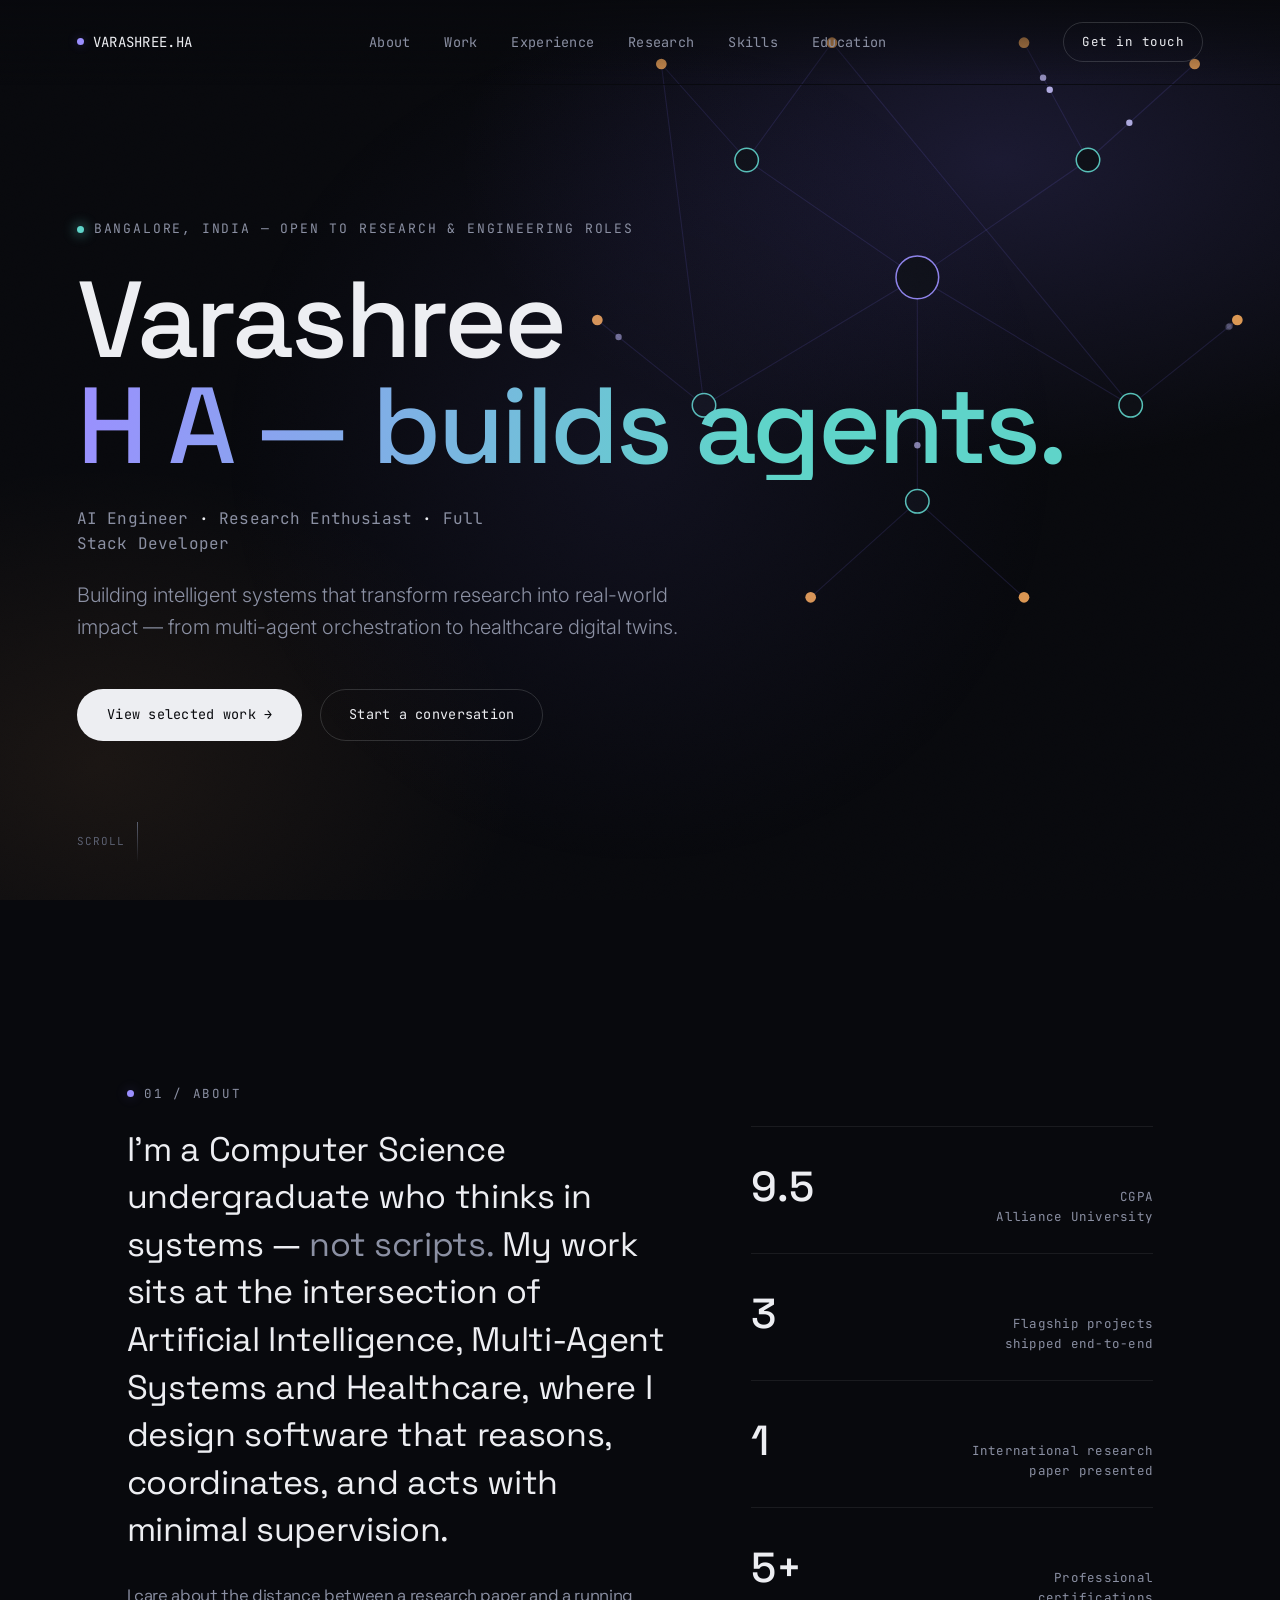
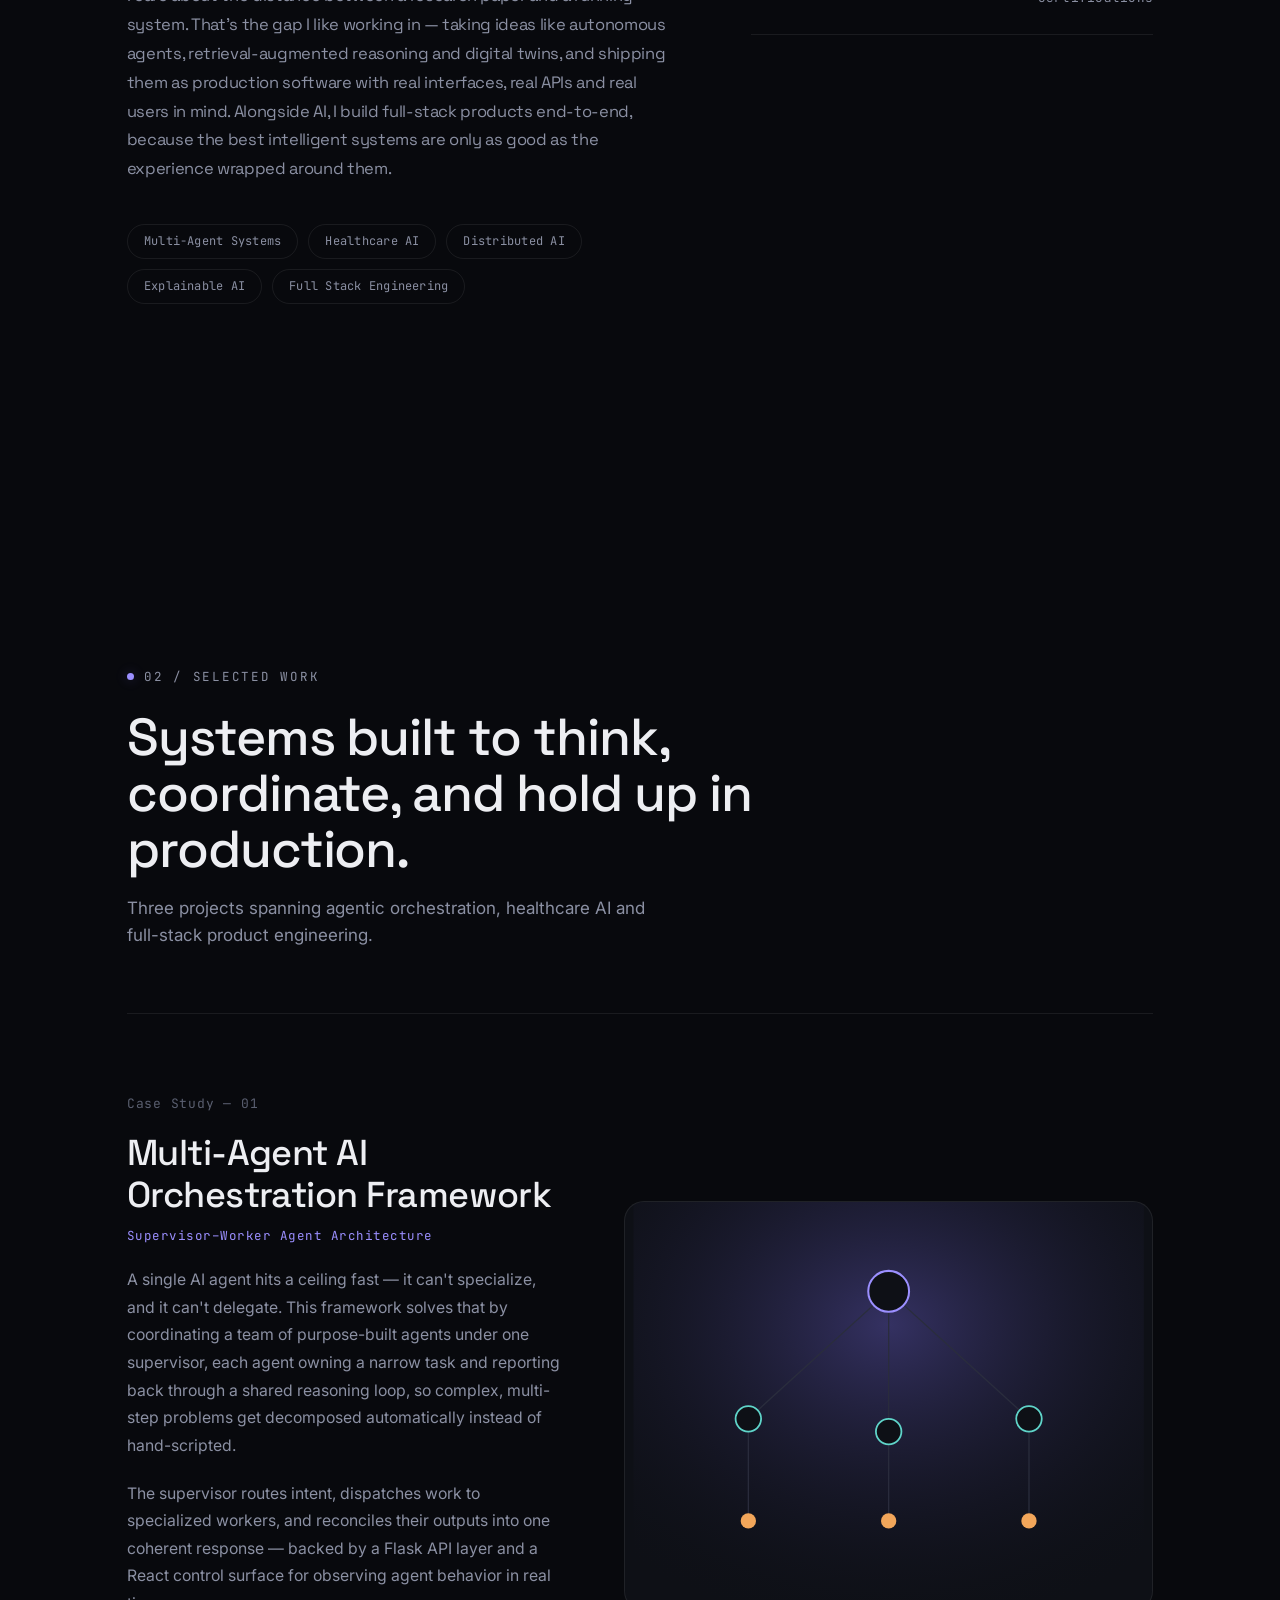
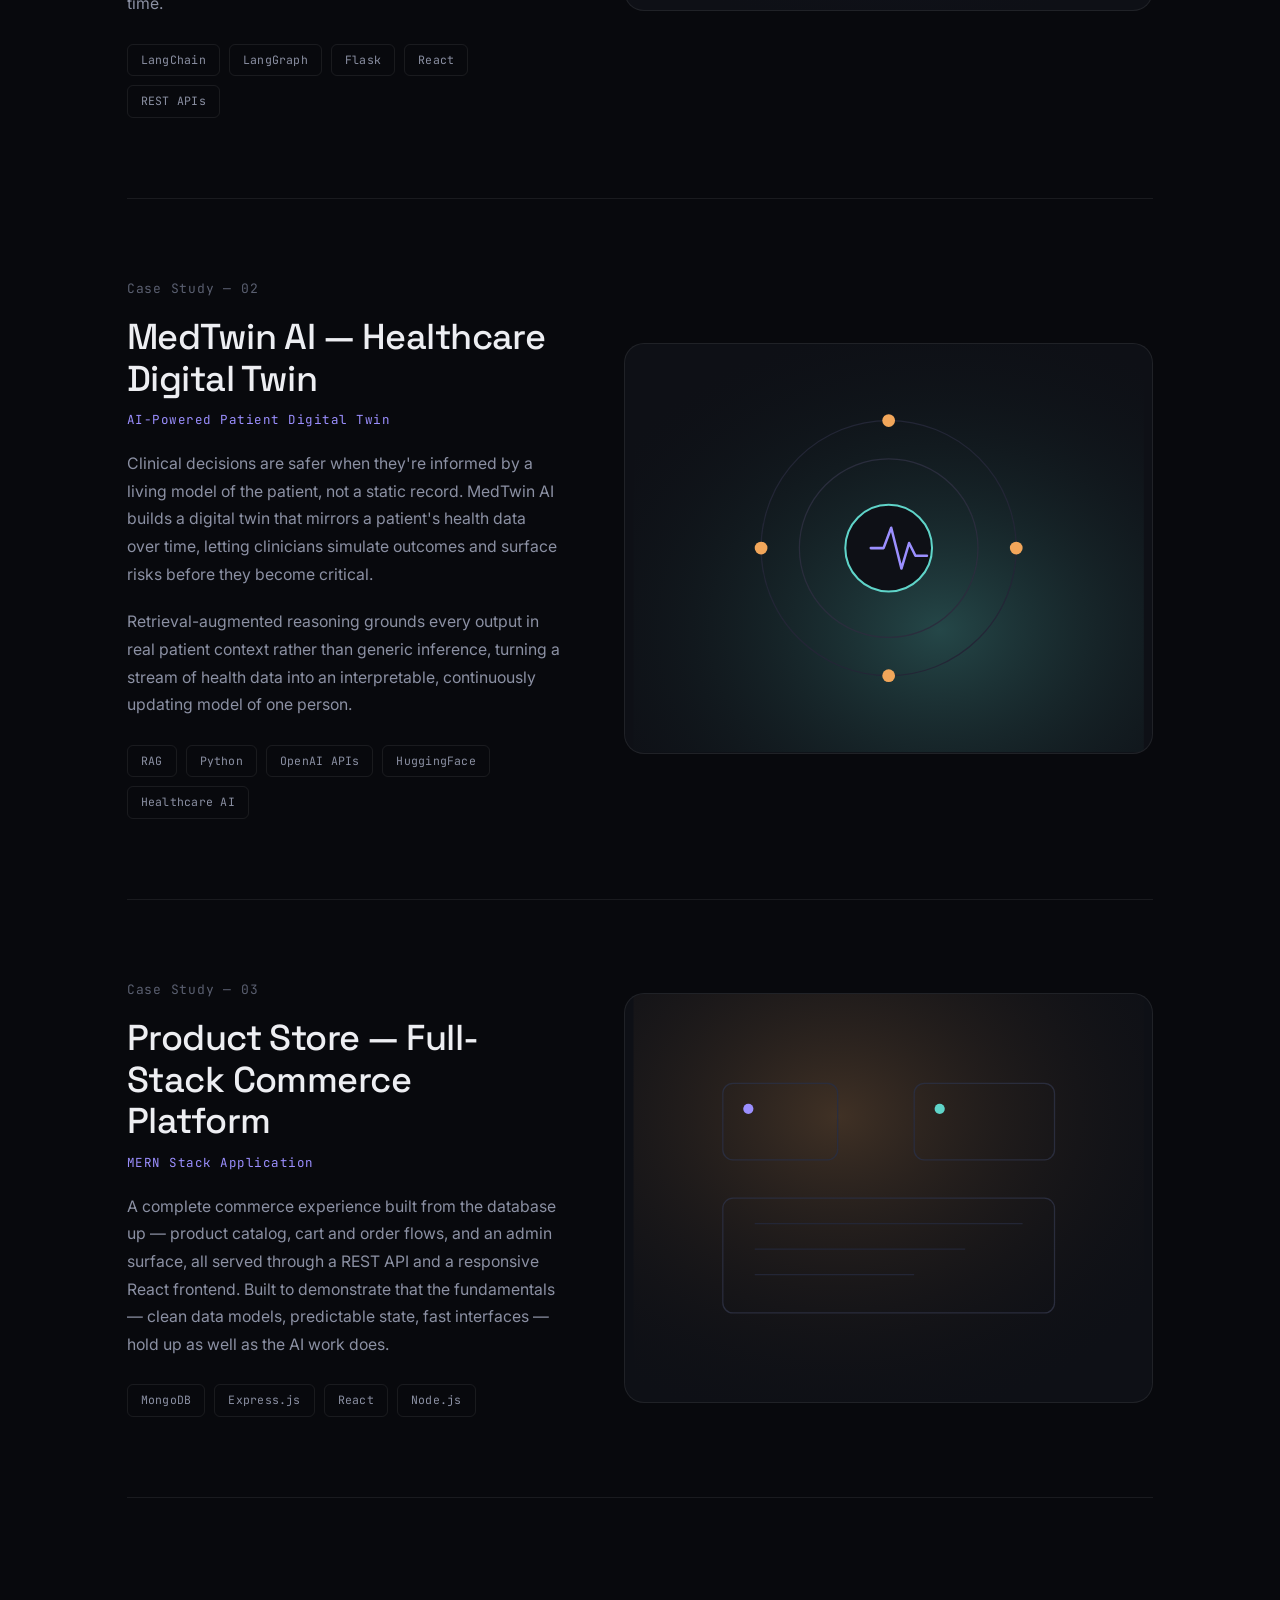
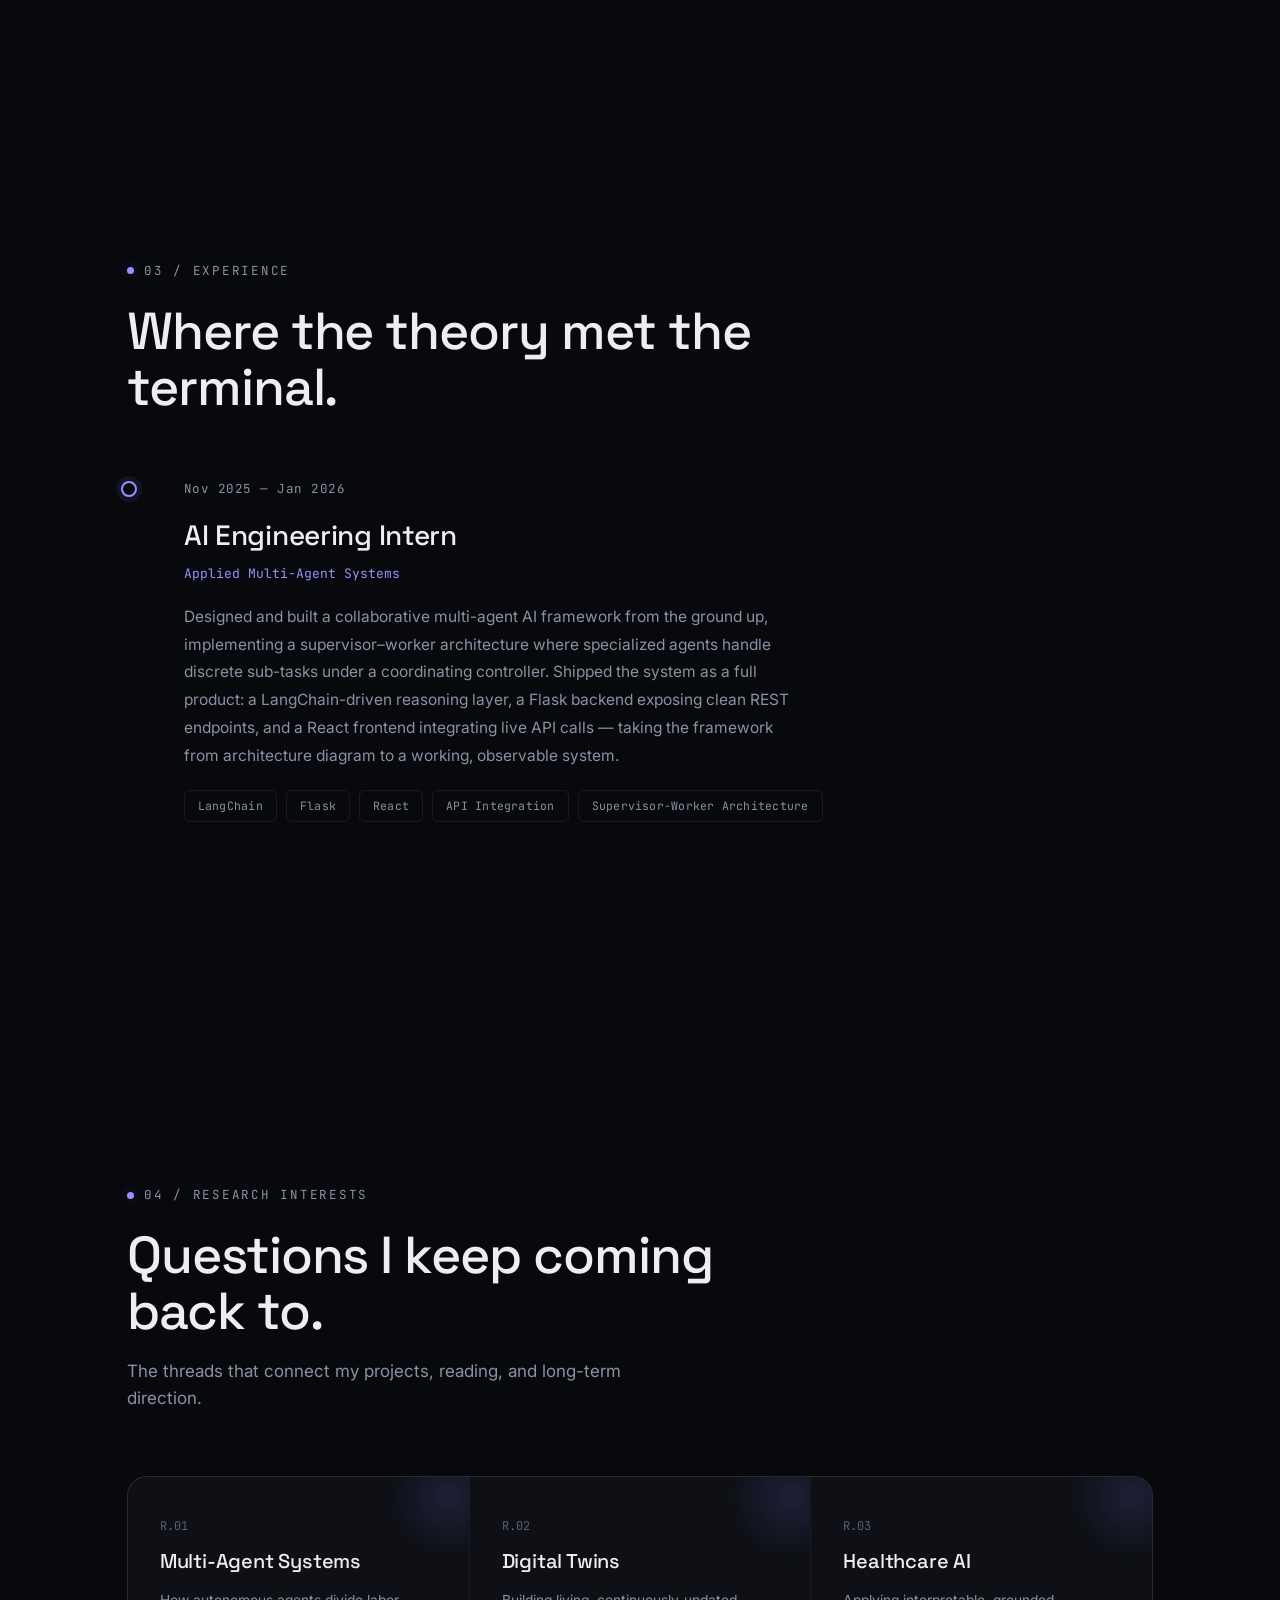
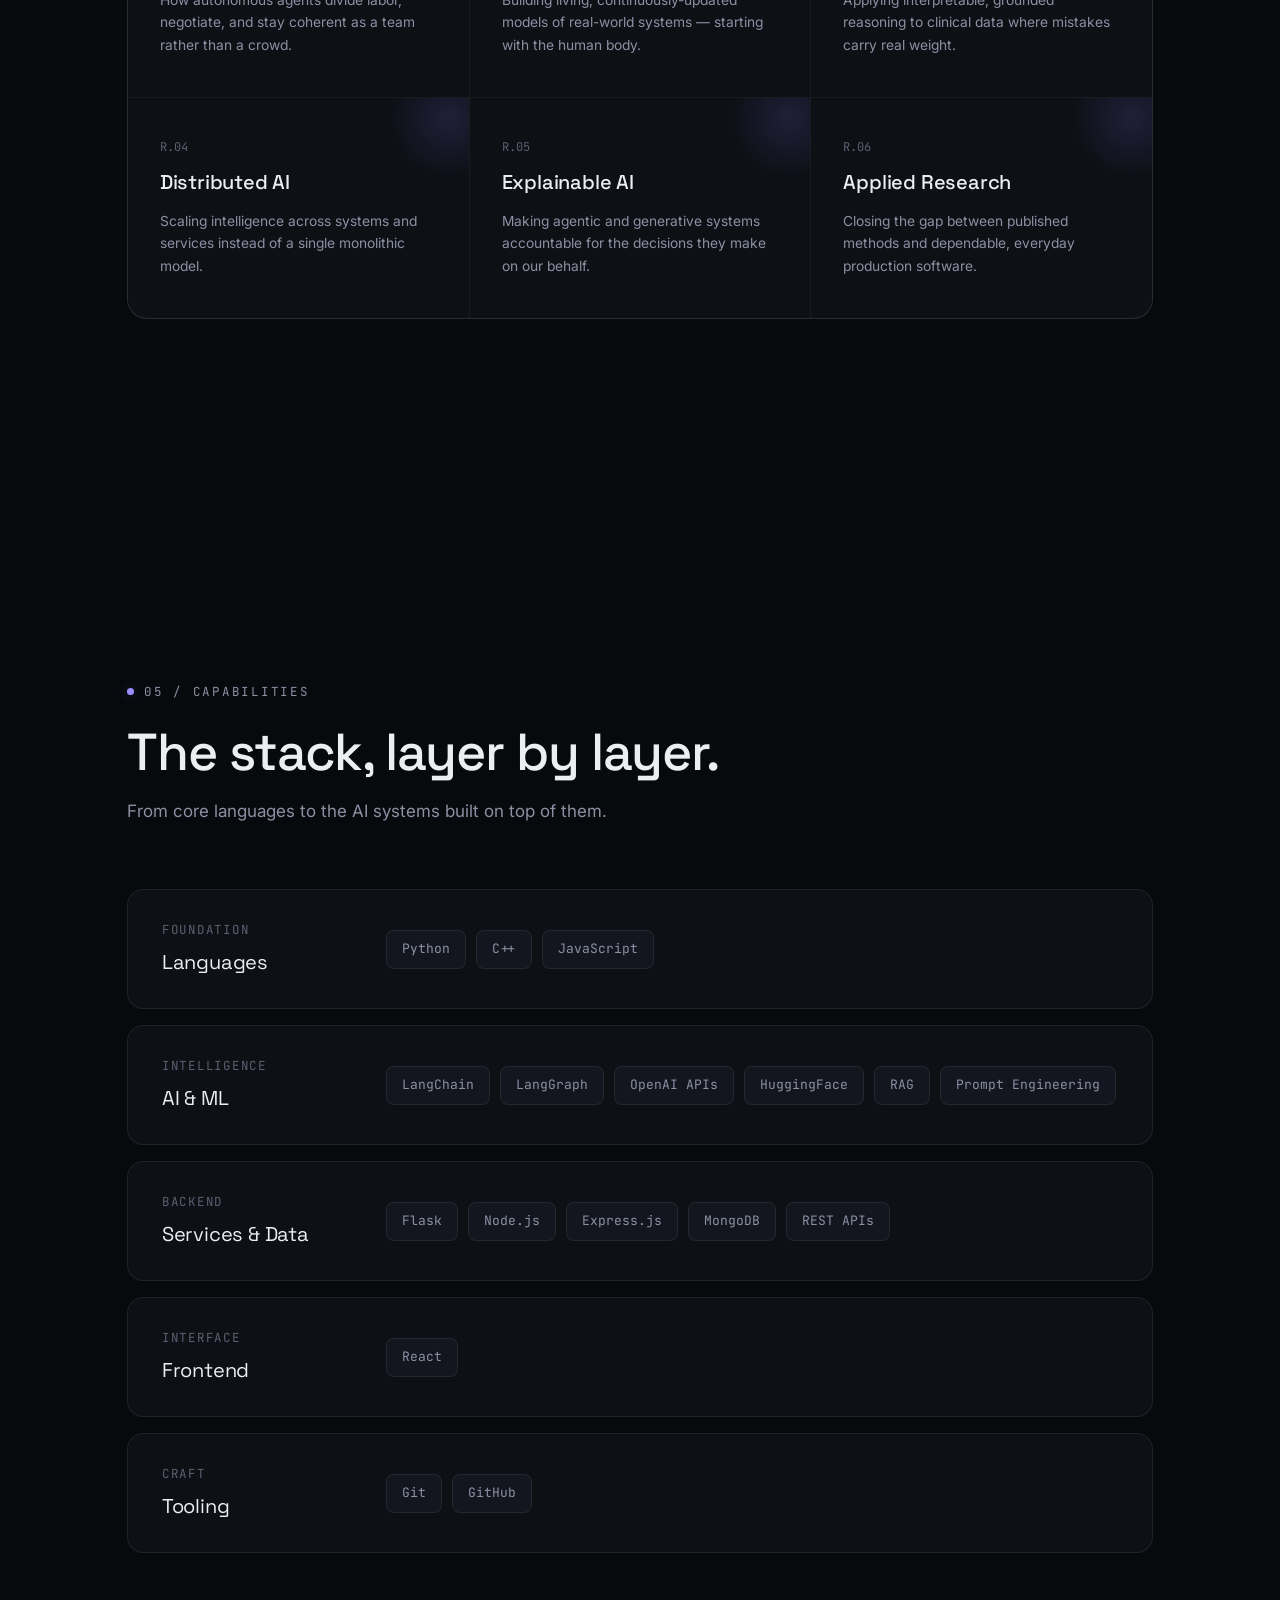
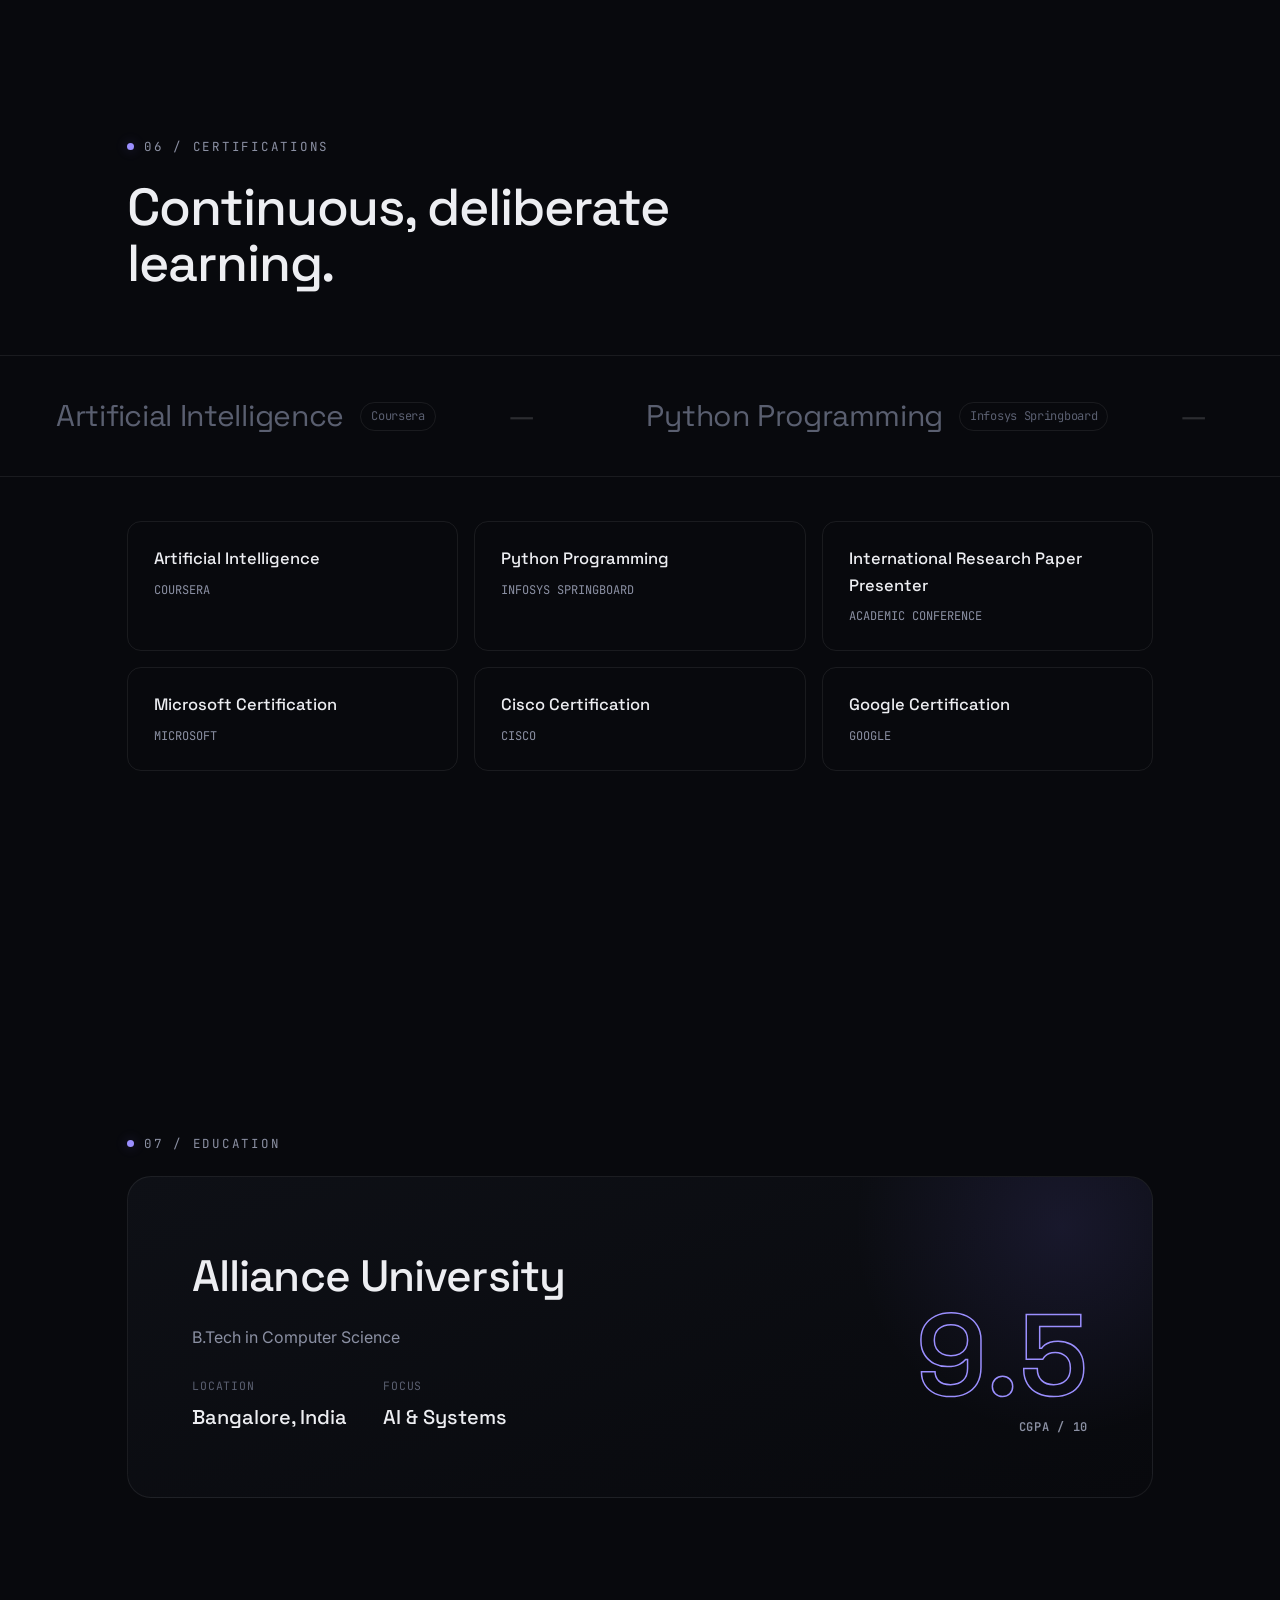
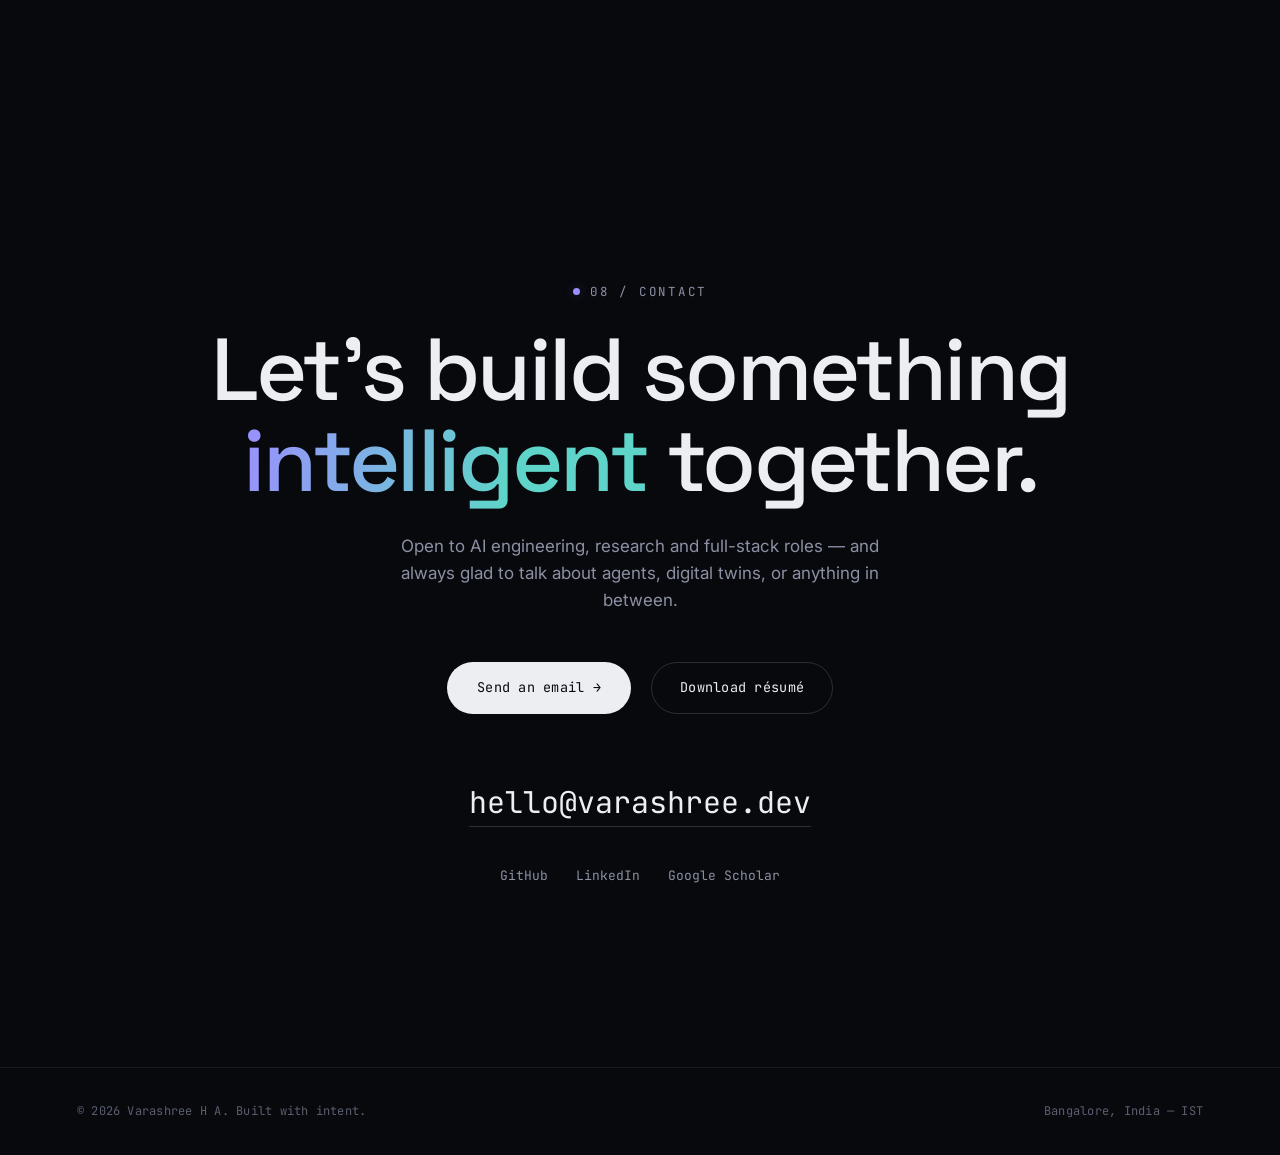
==== index.html @ 52c4f753 "Initial portfolio" ====
<!DOCTYPE html>
<html lang="en">
<head>
<meta charset="UTF-8">
<meta name="viewport" content="width=device-width, initial-scale=1.0">
<title>Varashree H A — AI Engineer &amp; Research Enthusiast</title>
<meta name="description" content="Varashree H A — AI Engineer, Research Enthusiast and Full Stack Developer building intelligent, production-grade systems.">

<link rel="preconnect" href="https://fonts.googleapis.com">
<link rel="preconnect" href="https://fonts.gstatic.com" crossorigin>
<link href="https://fonts.googleapis.com/css2?family=Space+Grotesk:wght@300..700&family=Inter:wght@300..700&family=JetBrains+Mono:wght@300..600&display=swap" rel="stylesheet">

<style>
/* ============================================================
   TOKENS
   ============================================================ */
:root{
  --void: #08090d;
  --surface-1: #0e1016;
  --surface-2: #14161f;
  --surface-3: #1a1d29;
  --line: rgba(237,238,242,0.08);
  --line-strong: rgba(237,238,242,0.16);
  --paper: #edeef2;
  --mist: #8b90a3;
  --mist-dim: #5a5f70;
  --signal: #7c6ff0;
  --signal-soft: rgba(124,111,240,0.14);
  --signal-bright: #9b8fff;
  --amber: #f2a65a;
  --amber-soft: rgba(242,166,90,0.12);
  --teal: #5fd4c9;

  --font-display: 'Space Grotesk', sans-serif;
  --font-body: 'Inter', sans-serif;
  --font-mono: 'JetBrains Mono', monospace;

  --ease: cubic-bezier(0.16, 1, 0.3, 1);
  --ease-soft: cubic-bezier(0.4, 0, 0.2, 1);

  --container: 1180px;
  --edge: clamp(24px, 6vw, 96px);
}

*{ margin:0; padding:0; box-sizing:border-box; }
html{ scroll-behavior:smooth; background:var(--void); }
body{
  background:var(--void);
  color:var(--paper);
  font-family:var(--font-body);
  font-weight:400;
  line-height:1.6;
  -webkit-font-smoothing:antialiased;
  overflow-x:hidden;
  cursor:default;
}
::selection{ background:var(--signal); color:#fff; }

img,svg{ display:block; max-width:100%; }
a{ color:inherit; text-decoration:none; }
button{ font-family:inherit; background:none; border:none; color:inherit; cursor:pointer; }
ul{ list-style:none; }

::-webkit-scrollbar{ width:10px; }
::-webkit-scrollbar-track{ background:var(--void); }
::-webkit-scrollbar-thumb{ background:var(--surface-3); border-radius:10px; }

:focus-visible{
  outline:2px solid var(--signal-bright);
  outline-offset:4px;
  border-radius:4px;
}

@media (prefers-reduced-motion: reduce){
  *{ animation-duration:0.01ms !important; animation-iteration-count:1 !important; transition-duration:0.01ms !important; scroll-behavior:auto !important; }
}

/* ============================================================
   GLOBAL LAYOUT HELPERS
   ============================================================ */
.wrap{ max-width:var(--container); margin:0 auto; padding-left:var(--edge); padding-right:var(--edge); }
.section{ position:relative; padding:clamp(96px,14vw,180px) 0; }
.section-inner{ max-width:var(--container); margin:0 auto; padding-left:var(--edge); padding-right:var(--edge); }

.eyebrow{
  display:inline-flex; align-items:center; gap:10px;
  font-family:var(--font-mono); font-size:12.5px; letter-spacing:0.14em; text-transform:uppercase;
  color:var(--mist); margin-bottom:22px;
}
.eyebrow::before{
  content:''; width:7px; height:7px; border-radius:50%;
  background:var(--signal-bright); box-shadow:0 0 12px 2px var(--signal-soft);
}

.reveal{
  opacity:0; transform:translateY(28px);
  transition:opacity 0.9s var(--ease), transform 0.9s var(--ease);
}
.reveal.is-visible{ opacity:1; transform:translateY(0); }
.reveal-delay-1{ transition-delay:0.08s; }
.reveal-delay-2{ transition-delay:0.16s; }
.reveal-delay-3{ transition-delay:0.24s; }
.reveal-delay-4{ transition-delay:0.32s; }

.section-head{ max-width:640px; margin-bottom:64px; }
.section-head h2{
  font-family:var(--font-display); font-weight:500;
  font-size:clamp(32px,4.2vw,52px); line-height:1.08; letter-spacing:-0.02em;
}
.section-head p{ margin-top:18px; color:var(--mist); font-size:17px; max-width:520px; }

.index-mark{ font-family:var(--font-mono); font-size:12.5px; color:var(--mist-dim); letter-spacing:0.08em; }

/* Grain / ambient */
.grain{
  position:fixed; inset:0; pointer-events:none; z-index:2; opacity:0.035; mix-blend-mode:overlay;
  background-image:url("data:image/svg+xml,%3Csvg xmlns='http://www.w3.org/2000/svg' width='90' height='90'%3E%3Cfilter id='n'%3E%3CfeTurbulence type='fractalNoise' baseFrequency='0.9' numOctaves='2' stitchTiles='stitch'/%3E%3C/filter%3E%3Crect width='100%25' height='100%25' filter='url(%23n)'/%3E%3C/svg%3E");
}

/* Cursor spotlight */
.spotlight{
  position:fixed; inset:0; pointer-events:none; z-index:1;
  background:radial-gradient(600px circle at var(--x,50%) var(--y,50%), rgba(124,111,240,0.08), transparent 70%);
  transition:background 0.15s var(--ease-soft);
}

/* ============================================================
   NAV
   ============================================================ */
.nav{
  position:fixed; top:0; left:0; right:0; z-index:100;
  padding:22px var(--edge);
  display:flex; align-items:center; justify-content:space-between;
  background:linear-gradient(to bottom, rgba(8,9,13,0.85), transparent);
  backdrop-filter:blur(0px);
  transition:background 0.4s ease, backdrop-filter 0.4s ease, border-color 0.4s ease;
  border-bottom:1px solid transparent;
}
.nav.scrolled{
  background:rgba(10,11,16,0.72);
  backdrop-filter:blur(16px) saturate(140%);
  border-bottom:1px solid var(--line);
}
.nav-mark{
  font-family:var(--font-mono); font-size:14px; letter-spacing:0.02em; color:var(--paper);
  display:flex; align-items:center; gap:9px;
}
.nav-mark .dot{ width:7px; height:7px; border-radius:50%; background:var(--signal-bright); box-shadow:0 0 10px 2px var(--signal-soft); }
.nav-links{ display:flex; gap:34px; }
.nav-links a{
  font-size:13.5px; color:var(--mist); font-family:var(--font-mono); letter-spacing:0.02em;
  position:relative; padding:4px 0; transition:color 0.3s;
}
.nav-links a::after{
  content:''; position:absolute; left:0; bottom:-2px; width:0; height:1px; background:var(--signal-bright);
  transition:width 0.35s var(--ease);
}
.nav-links a:hover{ color:var(--paper); }
.nav-links a:hover::after{ width:100%; }
.nav-cta{
  font-family:var(--font-mono); font-size:12.5px; letter-spacing:0.04em;
  border:1px solid var(--line-strong); padding:9px 18px; border-radius:100px;
  color:var(--paper); transition:border-color 0.3s, background 0.3s;
}
.nav-cta:hover{ border-color:var(--signal-bright); background:var(--signal-soft); }
.nav-toggle{ display:none; }

@media (max-width:860px){
  .nav-links{ display:none; }
  .nav-toggle{ display:block; }
}

/* Magnetic wrapper */
.magnetic{ display:inline-block; will-change:transform; }

/* ============================================================
   HERO
   ============================================================ */
.hero{
  position:relative; min-height:100svh; display:flex; align-items:center;
  padding:140px var(--edge) 80px;
  overflow:hidden;
}
.hero-bg{
  position:absolute; inset:0; z-index:0;
  background:
    radial-gradient(900px 500px at 78% 18%, rgba(124,111,240,0.16), transparent 60%),
    radial-gradient(700px 500px at 8% 85%, rgba(242,166,90,0.08), transparent 60%);
}
.hero-graph{ position:absolute; inset:0; z-index:0; opacity:0.9; }
.hero-content{ position:relative; z-index:2; max-width:var(--container); margin:0 auto; width:100%; }

.hero-eyebrow{
  font-family:var(--font-mono); font-size:13px; color:var(--mist);
  letter-spacing:0.14em; text-transform:uppercase; margin-bottom:28px;
  display:flex; align-items:center; gap:10px;
  opacity:0; animation:fadeUp 0.9s var(--ease) 0.15s forwards;
}
.hero-eyebrow .dot{ width:7px; height:7px; border-radius:50%; background:var(--teal); box-shadow:0 0 12px 3px rgba(95,212,201,0.35); animation:pulse 2.4s ease-in-out infinite; }

.hero h1{
  font-family:var(--font-display); font-weight:500;
  font-size:clamp(46px, 8.6vw, 108px); line-height:0.98; letter-spacing:-0.03em;
  max-width:16ch;
}
.hero h1 .line{ overflow:hidden; display:block; }
.hero h1 .line span{
  display:block; opacity:0; transform:translateY(100%);
  animation:fadeUp 1s var(--ease) forwards;
}
.hero h1 .line:nth-child(1) span{ animation-delay:0.3s; }
.hero h1 .line:nth-child(2) span{ animation-delay:0.42s; background:linear-gradient(100deg,var(--signal-bright),var(--teal) 60%); -webkit-background-clip:text; background-clip:text; color:transparent; }

.hero-title{
  margin-top:26px; font-family:var(--font-mono); font-size:clamp(13px,1.6vw,16px);
  color:var(--mist); letter-spacing:0.01em; max-width:44ch;
  opacity:0; animation:fadeUp 0.9s var(--ease) 0.6s forwards;
}
.hero-title b{ color:var(--paper); font-weight:500; }

.hero-tagline{
  margin-top:22px; font-size:clamp(17px,1.9vw,20px); color:var(--mist); max-width:52ch; font-weight:300;
  opacity:0; animation:fadeUp 0.9s var(--ease) 0.72s forwards;
}

.hero-actions{
  margin-top:46px; display:flex; align-items:center; gap:18px; flex-wrap:wrap;
  opacity:0; animation:fadeUp 0.9s var(--ease) 0.86s forwards;
}
.btn-primary{
  font-family:var(--font-mono); font-size:13.5px; letter-spacing:0.02em;
  background:var(--paper); color:var(--void); padding:15px 30px; border-radius:100px;
  display:inline-flex; align-items:center; gap:10px; transition:transform 0.3s var(--ease), box-shadow 0.3s;
  box-shadow:0 0 0 0 rgba(124,111,240,0);
}
.btn-primary:hover{ box-shadow:0 8px 30px -6px rgba(124,111,240,0.5); }
.btn-ghost{
  font-family:var(--font-mono); font-size:13.5px; letter-spacing:0.02em;
  border:1px solid var(--line-strong); color:var(--paper); padding:14px 28px; border-radius:100px;
  transition:border-color 0.3s, background 0.3s;
}
.btn-ghost:hover{ border-color:var(--signal-bright); background:var(--signal-soft); }

.hero-scroll{
  position:absolute; bottom:38px; left:var(--edge); display:flex; align-items:center; gap:12px;
  font-family:var(--font-mono); font-size:11px; color:var(--mist-dim); letter-spacing:0.1em; text-transform:uppercase;
  opacity:0; animation:fadeUp 0.9s var(--ease) 1.1s forwards;
}
.hero-scroll .rail{ width:1px; height:40px; background:linear-gradient(var(--mist-dim), transparent); position:relative; overflow:hidden; }
.hero-scroll .rail::after{
  content:''; position:absolute; top:-40px; left:0; width:100%; height:40px; background:linear-gradient(var(--signal-bright), transparent);
  animation:railDrop 2.2s ease-in-out infinite;
}
@keyframes railDrop{ 0%{ top:-40px; } 100%{ top:40px; } }
@keyframes fadeUp{ to{ opacity:1; transform:translateY(0); } }
@keyframes pulse{ 0%,100%{ opacity:1; } 50%{ opacity:0.35; } }

@media (max-width:640px){
  .hero-scroll{ display:none; }
}

/* ============================================================
   ABOUT
   ============================================================ */
.about-grid{ display:grid; grid-template-columns:1.15fr 0.85fr; gap:80px; align-items:start; }
.about-lead{
  font-family:var(--font-display); font-weight:400; font-size:clamp(24px,2.9vw,34px);
  line-height:1.4; letter-spacing:-0.01em; color:var(--paper);
}
.about-lead em{ font-style:normal; color:var(--mist); }
.about-body{ margin-top:28px; color:var(--mist); font-size:16.5px; max-width:56ch; line-height:1.75; }

.about-stats{ display:flex; flex-direction:column; gap:0; border-top:1px solid var(--line); }
.stat-row{
  padding:26px 0; border-bottom:1px solid var(--line);
  display:flex; align-items:baseline; justify-content:space-between; gap:20px;
}
.stat-num{ font-family:var(--font-display); font-size:clamp(30px,3.4vw,42px); font-weight:500; color:var(--paper); white-space:nowrap; }
.stat-label{ font-family:var(--font-mono); font-size:12.5px; color:var(--mist); text-align:right; letter-spacing:0.02em; }

.about-focus{ margin-top:40px; display:flex; flex-wrap:wrap; gap:10px; }
.focus-pill{
  font-family:var(--font-mono); font-size:12px; letter-spacing:0.02em;
  border:1px solid var(--line); padding:8px 16px; border-radius:100px; color:var(--mist);
  transition:border-color 0.3s, color 0.3s;
}
.focus-pill:hover{ border-color:var(--signal-bright); color:var(--paper); }

@media (max-width:900px){
  .about-grid{ grid-template-columns:1fr; gap:48px; }
}

/* ============================================================
   PROJECTS
   ============================================================ */
.project-row{
  display:grid; grid-template-columns:0.9fr 1.1fr; gap:64px; align-items:center;
  padding:80px 0; border-top:1px solid var(--line);
}
.project-row:last-child{ border-bottom:1px solid var(--line); }
.project-row:nth-child(even) .project-visual{ order:2; }
.project-row:nth-child(even) .project-text{ order:1; }

.project-index{ font-family:var(--font-mono); font-size:13px; color:var(--mist-dim); margin-bottom:18px; letter-spacing:0.06em; }
.project-text h3{
  font-family:var(--font-display); font-weight:500; font-size:clamp(26px,3vw,36px); letter-spacing:-0.015em; line-height:1.15;
}
.project-role{ font-family:var(--font-mono); font-size:12.5px; color:var(--signal-bright); margin-top:10px; letter-spacing:0.04em; }
.project-desc{ margin-top:20px; color:var(--mist); font-size:15.8px; line-height:1.75; max-width:52ch; }

.project-meta{ margin-top:26px; display:flex; flex-wrap:wrap; gap:9px; }
.tag{
  font-family:var(--font-mono); font-size:11.5px; color:var(--mist); border:1px solid var(--line);
  padding:6px 13px; border-radius:6px; letter-spacing:0.02em;
}

.project-links{ margin-top:32px; display:flex; gap:26px; }
.project-link{
  font-family:var(--font-mono); font-size:13px; color:var(--paper); display:inline-flex; align-items:center; gap:8px;
  border-bottom:1px solid var(--line-strong); padding-bottom:3px; transition:border-color 0.3s, gap 0.3s, color 0.3s;
}
.project-link:hover{ border-color:var(--signal-bright); color:var(--signal-bright); gap:12px; }

.project-visual{
  position:relative; aspect-ratio:4/3.1; border-radius:20px; overflow:hidden;
  background:var(--surface-1); border:1px solid var(--line);
}
.project-visual .glow{ position:absolute; inset:0; opacity:0.7; }
.project-visual .frame{
  position:absolute; inset:0; display:flex; align-items:center; justify-content:center; padding:14%;
}

@media (max-width:860px){
  .project-row, .project-row:nth-child(even) .project-visual, .project-row:nth-child(even) .project-text{
    grid-template-columns:1fr; order:initial;
  }
  .project-row{ grid-template-columns:1fr; gap:36px; }
  .project-visual{ order:-1 !important; }
}

/* ============================================================
   EXPERIENCE
   ============================================================ */
.timeline{ position:relative; }
.timeline-item{
  position:relative; padding-left:56px; padding-bottom:64px; border-left:1px solid var(--line);
}
.timeline-item:last-child{ padding-bottom:0; border-color:transparent; }
.timeline-item::before{
  content:''; position:absolute; left:-6.5px; top:2px; width:12px; height:12px; border-radius:50%;
  background:var(--void); border:2px solid var(--signal-bright); box-shadow:0 0 0 5px rgba(124,111,240,0.1);
}
.timeline-date{ font-family:var(--font-mono); font-size:12.5px; color:var(--mist); letter-spacing:0.04em; margin-bottom:14px; }
.timeline-item h3{ font-family:var(--font-display); font-size:clamp(22px,2.4vw,28px); font-weight:500; letter-spacing:-0.01em; }
.timeline-org{ font-family:var(--font-mono); font-size:13px; color:var(--signal-bright); margin-top:6px; }
.timeline-desc{ margin-top:18px; color:var(--mist); font-size:15.5px; line-height:1.8; max-width:62ch; }
.timeline-stack{ margin-top:20px; display:flex; flex-wrap:wrap; gap:9px; }

/* ============================================================
   RESEARCH INTERESTS
   ============================================================ */
.research-grid{ display:grid; grid-template-columns:repeat(3,1fr); gap:1px; background:var(--line); border:1px solid var(--line); border-radius:20px; overflow:hidden; }
.research-card{
  background:var(--surface-1); padding:40px 32px; position:relative; overflow:hidden;
  min-height:220px; display:flex; flex-direction:column; justify-content:space-between;
  transition:background 0.4s var(--ease-soft);
}
.research-card:hover{ background:var(--surface-2); }
.research-card .rc-index{ font-family:var(--font-mono); font-size:12px; color:var(--mist-dim); }
.research-card h4{ font-family:var(--font-display); font-size:20px; font-weight:500; letter-spacing:-0.01em; margin-top:auto; }
.research-card p{ margin-top:12px; font-size:13.8px; color:var(--mist); line-height:1.65; }
.research-card .node{
  position:absolute; width:120px; height:120px; border-radius:50%;
  background:radial-gradient(circle, rgba(124,111,240,0.16), transparent 70%);
  top:-40px; right:-40px; transition:transform 0.6s var(--ease);
}
.research-card:hover .node{ transform:scale(1.4); }

@media (max-width:900px){ .research-grid{ grid-template-columns:1fr; } }

/* ============================================================
   SKILLS
   ============================================================ */
.stack-layers{ display:flex; flex-direction:column; gap:2px; }
.stack-layer{
  border:1px solid var(--line); border-radius:16px; padding:30px 34px;
  display:grid; grid-template-columns:200px 1fr; gap:24px; align-items:center;
  background:var(--surface-1); transition:border-color 0.4s, background 0.4s;
}
.stack-layer + .stack-layer{ margin-top:14px; }
.stack-layer:hover{ border-color:var(--line-strong); background:var(--surface-2); }
.layer-label{ font-family:var(--font-mono); font-size:12.5px; color:var(--mist-dim); letter-spacing:0.06em; text-transform:uppercase; }
.layer-label span{ display:block; font-family:var(--font-display); font-size:20px; color:var(--paper); text-transform:none; letter-spacing:-0.01em; margin-top:6px; }
.layer-items{ display:flex; flex-wrap:wrap; gap:10px; }
.chip{
  font-family:var(--font-mono); font-size:13px; color:var(--mist); padding:8px 15px; border-radius:8px;
  background:var(--surface-2); border:1px solid var(--line); transition:color 0.3s, border-color 0.3s, transform 0.3s;
}
.chip:hover{ color:var(--paper); border-color:var(--signal-bright); transform:translateY(-2px); }

@media (max-width:760px){
  .stack-layer{ grid-template-columns:1fr; gap:14px; }
}

/* ============================================================
   CERTIFICATIONS
   ============================================================ */
.cert-marquee{ overflow:hidden; border-top:1px solid var(--line); border-bottom:1px solid var(--line); padding:36px 0; }
.cert-track{ display:flex; gap:0; width:max-content; animation:scrollX 34s linear infinite; }
.cert-track:hover{ animation-play-state:paused; }
.cert-item{
  display:flex; align-items:center; gap:16px; padding:0 56px; white-space:nowrap;
  font-family:var(--font-display); font-size:clamp(22px,2.6vw,30px); color:var(--mist-dim); letter-spacing:-0.01em;
}
.cert-item .yr{ font-family:var(--font-mono); font-size:12px; color:var(--mist-dim); border:1px solid var(--line); padding:4px 10px; border-radius:100px; }
.cert-item::after{ content:'—'; color:var(--line-strong); margin-left:56px; }
@keyframes scrollX{ from{ transform:translateX(0); } to{ transform:translateX(-50%); } }

.cert-list{ margin-top:44px; display:grid; grid-template-columns:repeat(3,1fr); gap:16px; }
.cert-detail{
  border:1px solid var(--line); border-radius:14px; padding:24px 26px;
  transition:border-color 0.3s, background 0.3s;
}
.cert-detail:hover{ border-color:var(--line-strong); background:var(--surface-1); }
.cert-detail h5{ font-family:var(--font-display); font-size:16.5px; font-weight:500; }
.cert-detail p{ margin-top:8px; font-family:var(--font-mono); font-size:12px; color:var(--mist); }

@media (max-width:760px){ .cert-list{ grid-template-columns:1fr; } }

/* ============================================================
   EDUCATION
   ============================================================ */
.edu-block{
  display:grid; grid-template-columns:1fr auto; gap:40px; align-items:end;
  border:1px solid var(--line); border-radius:24px; padding:clamp(36px,5vw,64px);
  background:linear-gradient(160deg, var(--surface-1), var(--void));
  position:relative; overflow:hidden;
}
.edu-block::before{
  content:''; position:absolute; width:420px; height:420px; border-radius:50%;
  background:radial-gradient(circle, rgba(124,111,240,0.12), transparent 70%);
  top:-160px; right:-120px;
}
.edu-school{ font-family:var(--font-display); font-size:clamp(28px,3.6vw,44px); font-weight:500; letter-spacing:-0.02em; position:relative; z-index:1; }
.edu-degree{ margin-top:14px; color:var(--mist); font-size:16px; position:relative; z-index:1; }
.edu-meta{ margin-top:26px; display:flex; gap:36px; position:relative; z-index:1; }
.edu-meta div span{ display:block; font-family:var(--font-mono); font-size:11.5px; color:var(--mist-dim); text-transform:uppercase; letter-spacing:0.08em; margin-bottom:6px; }
.edu-meta div b{ font-family:var(--font-display); font-size:20px; font-weight:500; }
.edu-gpa{
  font-family:var(--font-display); font-size:clamp(60px,9vw,120px); font-weight:600; line-height:1;
  color:transparent; -webkit-text-stroke:1.5px var(--signal-bright);
  position:relative; z-index:1;
}
.edu-gpa small{ display:block; font-family:var(--font-mono); font-size:12px; -webkit-text-stroke:0; color:var(--mist); text-align:right; margin-top:8px; letter-spacing:0.06em; }

@media (max-width:760px){
  .edu-block{ grid-template-columns:1fr; text-align:left; }
  .edu-gpa{ text-align:left; }
  .edu-gpa small{ text-align:left; }
}

/* ============================================================
   CONTACT
   ============================================================ */
.contact{ text-align:center; padding-top:clamp(100px,16vw,200px); padding-bottom:clamp(100px,16vw,180px); }
.contact-eyebrow{ justify-content:center; }
.contact h2{
  font-family:var(--font-display); font-weight:500; font-size:clamp(40px,7vw,88px);
  letter-spacing:-0.03em; line-height:1.04; max-width:16ch; margin:0 auto;
}
.contact h2 .accent{ background:linear-gradient(100deg,var(--signal-bright),var(--teal) 65%); -webkit-background-clip:text; background-clip:text; color:transparent; }
.contact-sub{ margin:26px auto 0; color:var(--mist); font-size:17px; max-width:46ch; }
.contact-actions{ margin-top:48px; display:flex; align-items:center; justify-content:center; gap:20px; flex-wrap:wrap; }
.contact-email{ margin-top:64px; font-family:var(--font-mono); font-size:clamp(20px,3vw,30px); }
.contact-email a{ border-bottom:1px solid var(--line-strong); padding-bottom:4px; transition:color 0.3s, border-color 0.3s; }
.contact-email a:hover{ color:var(--signal-bright); border-color:var(--signal-bright); }

.socials{ margin-top:40px; display:flex; justify-content:center; gap:28px; }
.socials a{ font-family:var(--font-mono); font-size:13px; color:var(--mist); transition:color 0.3s; }
.socials a:hover{ color:var(--paper); }

/* ============================================================
   FOOTER
   ============================================================ */
footer{
  border-top:1px solid var(--line); padding:34px var(--edge);
  display:flex; align-items:center; justify-content:space-between; flex-wrap:wrap; gap:14px;
  font-family:var(--font-mono); font-size:12px; color:var(--mist-dim); letter-spacing:0.02em;
}

/* Divider label used between sections */
.section-divider{
  position:absolute; top:0; right:var(--edge); font-family:var(--font-mono); font-size:11px;
  color:var(--mist-dim); letter-spacing:0.12em; text-transform:uppercase; padding-top:36px;
}
</style>
</head>
<body>

<div class="grain"></div>
<div class="spotlight" id="spotlight"></div>

<!-- ================= NAV ================= -->
<nav class="nav" id="nav">
  <a href="#hero" class="nav-mark"><span class="dot"></span>VARASHREE.HA</a>
  <ul class="nav-links">
    <li><a href="#about">About</a></li>
    <li><a href="#projects">Work</a></li>
    <li><a href="#experience">Experience</a></li>
    <li><a href="#research">Research</a></li>
    <li><a href="#skills">Skills</a></li>
    <li><a href="#education">Education</a></li>
  </ul>
  <a href="#contact" class="nav-cta magnetic">Get in touch</a>
</nav>

<!-- ================= HERO ================= -->
<section class="hero" id="hero">
  <div class="hero-bg"></div>
  <svg class="hero-graph" id="heroGraph" viewBox="0 0 1200 800" preserveAspectRatio="xMidYMid slice"></svg>

  <div class="hero-content">
    <div class="hero-eyebrow"><span class="dot"></span>BANGALORE, INDIA — OPEN TO RESEARCH &amp; ENGINEERING ROLES</div>
    <h1>
      <span class="line"><span>Varashree</span></span>
      <span class="line"><span>H A —&nbsp;builds&nbsp;agents.</span></span>
    </h1>
    <p class="hero-title">AI Engineer <b>·</b> Research Enthusiast <b>·</b> Full Stack Developer</p>
    <p class="hero-tagline">Building intelligent systems that transform research into real-world impact — from multi-agent orchestration to healthcare digital twins.</p>
    <div class="hero-actions">
      <a href="#projects" class="btn-primary magnetic">View selected work →</a>
      <a href="#contact" class="btn-ghost magnetic">Start a conversation</a>
    </div>
  </div>

  <div class="hero-scroll"><span>Scroll</span><span class="rail"></span></div>
</section>

<!-- ================= ABOUT ================= -->
<section class="section" id="about">
  <div class="section-inner">
    <div class="eyebrow reveal">01 / About</div>
    <div class="about-grid">
      <div class="about-lead reveal reveal-delay-1">
        I'm a Computer Science undergraduate who thinks in systems — <em>not scripts.</em> My work sits at the intersection of Artificial Intelligence, Multi-Agent Systems and Healthcare, where I design software that reasons, coordinates, and acts with minimal supervision.
        <p class="about-body">I care about the distance between a research paper and a running system. That's the gap I like working in — taking ideas like autonomous agents, retrieval-augmented reasoning and digital twins, and shipping them as production software with real interfaces, real APIs and real users in mind. Alongside AI, I build full-stack products end-to-end, because the best intelligent systems are only as good as the experience wrapped around them.</p>
        <div class="about-focus">
          <span class="focus-pill">Multi-Agent Systems</span>
          <span class="focus-pill">Healthcare AI</span>
          <span class="focus-pill">Distributed AI</span>
          <span class="focus-pill">Explainable AI</span>
          <span class="focus-pill">Full Stack Engineering</span>
        </div>
      </div>
      <div class="about-stats reveal reveal-delay-2">
        <div class="stat-row"><span class="stat-num">9.5</span><span class="stat-label">CGPA<br>Alliance University</span></div>
        <div class="stat-row"><span class="stat-num">3</span><span class="stat-label">Flagship projects<br>shipped end-to-end</span></div>
        <div class="stat-row"><span class="stat-num">1</span><span class="stat-label">International research<br>paper presented</span></div>
        <div class="stat-row"><span class="stat-num">5+</span><span class="stat-label">Professional<br>certifications</span></div>
      </div>
    </div>
  </div>
</section>

<!-- ================= PROJECTS ================= -->
<section class="section" id="projects">
  <div class="section-inner">
    <div class="section-head reveal">
      <div class="eyebrow">02 / Selected Work</div>
      <h2>Systems built to think, coordinate, and hold up in production.</h2>
      <p>Three projects spanning agentic orchestration, healthcare AI and full-stack product engineering.</p>
    </div>

    <div class="projects-list">

      <div class="project-row reveal">
        <div class="project-text">
          <div class="project-index">Case Study — 01</div>
          <h3>Multi-Agent AI Orchestration Framework</h3>
          <p class="project-role">Supervisor–Worker Agent Architecture</p>
          <p class="project-desc">A single AI agent hits a ceiling fast — it can't specialize, and it can't delegate. This framework solves that by coordinating a team of purpose-built agents under one supervisor, each agent owning a narrow task and reporting back through a shared reasoning loop, so complex, multi-step problems get decomposed automatically instead of hand-scripted.</p>
          <p class="project-desc">The supervisor routes intent, dispatches work to specialized workers, and reconciles their outputs into one coherent response — backed by a Flask API layer and a React control surface for observing agent behavior in real time.</p>
          <div class="project-meta">
            <span class="tag">LangChain</span><span class="tag">LangGraph</span><span class="tag">Flask</span><span class="tag">React</span><span class="tag">REST APIs</span>
          </div>
        </div>
        <div class="project-visual">
          <svg viewBox="0 0 400 320" width="100%" height="100%">
            <defs>
              <radialGradient id="g1" cx="50%" cy="30%" r="80%">
                <stop offset="0%" stop-color="#7c6ff0" stop-opacity="0.35"/>
                <stop offset="100%" stop-color="#08090d" stop-opacity="0"/>
              </radialGradient>
            </defs>
            <rect width="400" height="320" fill="url(#g1)"/>
            <g stroke="#2a2d3d" stroke-width="1">
              <line x1="200" y1="70" x2="90" y2="170"/>
              <line x1="200" y1="70" x2="200" y2="180"/>
              <line x1="200" y1="70" x2="310" y2="170"/>
              <line x1="90" y1="170" x2="90" y2="250"/>
              <line x1="200" y1="180" x2="200" y2="250"/>
              <line x1="310" y1="170" x2="310" y2="250"/>
            </g>
            <circle cx="200" cy="70" r="16" fill="#0e1016" stroke="#9b8fff" stroke-width="1.6"/>
            <circle cx="90" cy="170" r="10" fill="#0e1016" stroke="#5fd4c9" stroke-width="1.4"/>
            <circle cx="200" cy="180" r="10" fill="#0e1016" stroke="#5fd4c9" stroke-width="1.4"/>
            <circle cx="310" cy="170" r="10" fill="#0e1016" stroke="#5fd4c9" stroke-width="1.4"/>
            <circle cx="90" cy="250" r="6" fill="#f2a65a"/>
            <circle cx="200" cy="250" r="6" fill="#f2a65a"/>
            <circle cx="310" cy="250" r="6" fill="#f2a65a"/>
          </svg>
        </div>
      </div>

      <div class="project-row reveal">
        <div class="project-visual">
          <svg viewBox="0 0 400 320" width="100%" height="100%">
            <defs>
              <radialGradient id="g2" cx="60%" cy="70%" r="80%">
                <stop offset="0%" stop-color="#5fd4c9" stop-opacity="0.28"/>
                <stop offset="100%" stop-color="#08090d" stop-opacity="0"/>
              </radialGradient>
            </defs>
            <rect width="400" height="320" fill="url(#g2)"/>
            <circle cx="200" cy="160" r="70" fill="none" stroke="#2a2d3d" stroke-width="1"/>
            <circle cx="200" cy="160" r="100" fill="none" stroke="#232636" stroke-width="1"/>
            <circle cx="200" cy="160" r="34" fill="#0e1016" stroke="#5fd4c9" stroke-width="1.6"/>
            <path d="M186 160 h10 l6 -16 8 32 6 -20 5 10 h9" fill="none" stroke="#9b8fff" stroke-width="2" stroke-linecap="round" stroke-linejoin="round"/>
            <circle cx="200" cy="60" r="5" fill="#f2a65a"/>
            <circle cx="300" cy="160" r="5" fill="#f2a65a"/>
            <circle cx="200" cy="260" r="5" fill="#f2a65a"/>
            <circle cx="100" cy="160" r="5" fill="#f2a65a"/>
          </svg>
        </div>
        <div class="project-text">
          <div class="project-index">Case Study — 02</div>
          <h3>MedTwin AI — Healthcare Digital Twin</h3>
          <p class="project-role">AI-Powered Patient Digital Twin</p>
          <p class="project-desc">Clinical decisions are safer when they're informed by a living model of the patient, not a static record. MedTwin AI builds a digital twin that mirrors a patient's health data over time, letting clinicians simulate outcomes and surface risks before they become critical.</p>
          <p class="project-desc">Retrieval-augmented reasoning grounds every output in real patient context rather than generic inference, turning a stream of health data into an interpretable, continuously updating model of one person.</p>
          <div class="project-meta">
            <span class="tag">RAG</span><span class="tag">Python</span><span class="tag">OpenAI APIs</span><span class="tag">HuggingFace</span><span class="tag">Healthcare AI</span>
          </div>
        </div>
      </div>

      <div class="project-row reveal">
        <div class="project-text">
          <div class="project-index">Case Study — 03</div>
          <h3>Product Store — Full-Stack Commerce Platform</h3>
          <p class="project-role">MERN Stack Application</p>
          <p class="project-desc">A complete commerce experience built from the database up — product catalog, cart and order flows, and an admin surface, all served through a REST API and a responsive React frontend. Built to demonstrate that the fundamentals — clean data models, predictable state, fast interfaces — hold up as well as the AI work does.</p>
          <div class="project-meta">
            <span class="tag">MongoDB</span><span class="tag">Express.js</span><span class="tag">React</span><span class="tag">Node.js</span>
          </div>
        </div>
        <div class="project-visual">
          <svg viewBox="0 0 400 320" width="100%" height="100%">
            <defs>
              <radialGradient id="g3" cx="40%" cy="30%" r="80%">
                <stop offset="0%" stop-color="#f2a65a" stop-opacity="0.22"/>
                <stop offset="100%" stop-color="#08090d" stop-opacity="0"/>
              </radialGradient>
            </defs>
            <rect width="400" height="320" fill="url(#g3)"/>
            <g fill="none" stroke="#2a2d3d">
              <rect x="70" y="70" width="90" height="60" rx="8"/>
              <rect x="220" y="70" width="110" height="60" rx="8"/>
              <rect x="70" y="160" width="260" height="90" rx="8"/>
            </g>
            <circle cx="90" cy="90" r="4" fill="#9b8fff"/>
            <circle cx="240" cy="90" r="4" fill="#5fd4c9"/>
            <line x1="95" y1="180" x2="305" y2="180" stroke="#232636"/>
            <line x1="95" y1="200" x2="260" y2="200" stroke="#232636"/>
            <line x1="95" y1="220" x2="220" y2="220" stroke="#232636"/>
          </svg>
        </div>
      </div>

    </div>
  </div>
</section>

<!-- ================= EXPERIENCE ================= -->
<section class="section" id="experience">
  <div class="section-inner">
    <div class="section-head reveal">
      <div class="eyebrow">03 / Experience</div>
      <h2>Where the theory met the terminal.</h2>
    </div>
    <div class="timeline reveal reveal-delay-1">
      <div class="timeline-item">
        <div class="timeline-date">Nov 2025 — Jan 2026</div>
        <h3>AI Engineering Intern</h3>
        <div class="timeline-org">Applied Multi-Agent Systems</div>
        <p class="timeline-desc">Designed and built a collaborative multi-agent AI framework from the ground up, implementing a supervisor–worker architecture where specialized agents handle discrete sub-tasks under a coordinating controller. Shipped the system as a full product: a LangChain-driven reasoning layer, a Flask backend exposing clean REST endpoints, and a React frontend integrating live API calls — taking the framework from architecture diagram to a working, observable system.</p>
        <div class="timeline-stack">
          <span class="tag">LangChain</span><span class="tag">Flask</span><span class="tag">React</span><span class="tag">API Integration</span><span class="tag">Supervisor-Worker Architecture</span>
        </div>
      </div>
    </div>
  </div>
</section>

<!-- ================= RESEARCH ================= -->
<section class="section" id="research">
  <div class="section-inner">
    <div class="section-head reveal">
      <div class="eyebrow">04 / Research Interests</div>
      <h2>Questions I keep coming back to.</h2>
      <p>The threads that connect my projects, reading, and long-term direction.</p>
    </div>
    <div class="research-grid reveal reveal-delay-1">
      <div class="research-card">
        <div class="node"></div>
        <div class="rc-index">R.01</div>
        <div>
          <h4>Multi-Agent Systems</h4>
          <p>How autonomous agents divide labor, negotiate, and stay coherent as a team rather than a crowd.</p>
        </div>
      </div>
      <div class="research-card">
        <div class="node"></div>
        <div class="rc-index">R.02</div>
        <div>
          <h4>Digital Twins</h4>
          <p>Building living, continuously-updated models of real-world systems — starting with the human body.</p>
        </div>
      </div>
      <div class="research-card">
        <div class="node"></div>
        <div class="rc-index">R.03</div>
        <div>
          <h4>Healthcare AI</h4>
          <p>Applying interpretable, grounded reasoning to clinical data where mistakes carry real weight.</p>
        </div>
      </div>
      <div class="research-card">
        <div class="node"></div>
        <div class="rc-index">R.04</div>
        <div>
          <h4>Distributed AI</h4>
          <p>Scaling intelligence across systems and services instead of a single monolithic model.</p>
        </div>
      </div>
      <div class="research-card">
        <div class="node"></div>
        <div class="rc-index">R.05</div>
        <div>
          <h4>Explainable AI</h4>
          <p>Making agentic and generative systems accountable for the decisions they make on our behalf.</p>
        </div>
      </div>
      <div class="research-card">
        <div class="node"></div>
        <div class="rc-index">R.06</div>
        <div>
          <h4>Applied Research</h4>
          <p>Closing the gap between published methods and dependable, everyday production software.</p>
        </div>
      </div>
    </div>
  </div>
</section>

<!-- ================= SKILLS ================= -->
<section class="section" id="skills">
  <div class="section-inner">
    <div class="section-head reveal">
      <div class="eyebrow">05 / Capabilities</div>
      <h2>The stack, layer by layer.</h2>
      <p>From core languages to the AI systems built on top of them.</p>
    </div>
    <div class="stack-layers reveal reveal-delay-1">
      <div class="stack-layer">
        <div class="layer-label">Foundation<span>Languages</span></div>
        <div class="layer-items">
          <span class="chip">Python</span><span class="chip">C++</span><span class="chip">JavaScript</span>
        </div>
      </div>
      <div class="stack-layer">
        <div class="layer-label">Intelligence<span>AI &amp; ML</span></div>
        <div class="layer-items">
          <span class="chip">LangChain</span><span class="chip">LangGraph</span><span class="chip">OpenAI APIs</span><span class="chip">HuggingFace</span><span class="chip">RAG</span><span class="chip">Prompt Engineering</span>
        </div>
      </div>
      <div class="stack-layer">
        <div class="layer-label">Backend<span>Services &amp; Data</span></div>
        <div class="layer-items">
          <span class="chip">Flask</span><span class="chip">Node.js</span><span class="chip">Express.js</span><span class="chip">MongoDB</span><span class="chip">REST APIs</span>
        </div>
      </div>
      <div class="stack-layer">
        <div class="layer-label">Interface<span>Frontend</span></div>
        <div class="layer-items">
          <span class="chip">React</span>
        </div>
      </div>
      <div class="stack-layer">
        <div class="layer-label">Craft<span>Tooling</span></div>
        <div class="layer-items">
          <span class="chip">Git</span><span class="chip">GitHub</span>
        </div>
      </div>
    </div>
  </div>
</section>

<!-- ================= CERTIFICATIONS ================= -->
<section class="section" id="certifications" style="padding-top:0;">
  <div class="section-inner">
    <div class="section-head reveal">
      <div class="eyebrow">06 / Certifications</div>
      <h2>Continuous, deliberate learning.</h2>
    </div>
  </div>

  <div class="cert-marquee reveal reveal-delay-1">
    <div class="cert-track" id="certTrack">
      <div class="cert-item">Artificial Intelligence <span class="yr">Coursera</span></div>
      <div class="cert-item">Python Programming <span class="yr">Infosys Springboard</span></div>
      <div class="cert-item">International Research Presenter <span class="yr">Conference</span></div>
      <div class="cert-item">Microsoft Certified <span class="yr">Microsoft</span></div>
      <div class="cert-item">Cisco Certified <span class="yr">Cisco</span></div>
      <div class="cert-item">Google Certified <span class="yr">Google</span></div>
    </div>
  </div>

  <div class="section-inner">
    <div class="cert-list reveal reveal-delay-2">
      <div class="cert-detail"><h5>Artificial Intelligence</h5><p>COURSERA</p></div>
      <div class="cert-detail"><h5>Python Programming</h5><p>INFOSYS SPRINGBOARD</p></div>
      <div class="cert-detail"><h5>International Research Paper Presenter</h5><p>ACADEMIC CONFERENCE</p></div>
      <div class="cert-detail"><h5>Microsoft Certification</h5><p>MICROSOFT</p></div>
      <div class="cert-detail"><h5>Cisco Certification</h5><p>CISCO</p></div>
      <div class="cert-detail"><h5>Google Certification</h5><p>GOOGLE</p></div>
    </div>
  </div>
</section>

<!-- ================= EDUCATION ================= -->
<section class="section" id="education">
  <div class="section-inner">
    <div class="eyebrow reveal">07 / Education</div>
    <div class="edu-block reveal reveal-delay-1">
      <div>
        <div class="edu-school">Alliance University</div>
        <div class="edu-degree">B.Tech in Computer Science</div>
        <div class="edu-meta">
          <div><span>Location</span><b>Bangalore, India</b></div>
          <div><span>Focus</span><b>AI &amp; Systems</b></div>
        </div>
      </div>
      <div class="edu-gpa">9.5<small>CGPA / 10</small></div>
    </div>
  </div>
</section>

<!-- ================= CONTACT ================= -->
<section class="section contact" id="contact">
  <div class="section-inner">
    <div class="eyebrow contact-eyebrow reveal">08 / Contact</div>
    <h2 class="reveal reveal-delay-1">Let's build something <span class="accent">intelligent</span> together.</h2>
    <p class="contact-sub reveal reveal-delay-2">Open to AI engineering, research and full-stack roles — and always glad to talk about agents, digital twins, or anything in between.</p>
    <div class="contact-actions reveal reveal-delay-3">
      <a href="mailto:hello@varashree.dev" class="btn-primary magnetic">Send an email →</a>
      <a href="#" class="btn-ghost magnetic">Download résumé</a>
    </div>
    <div class="contact-email reveal reveal-delay-4"><a href="mailto:hello@varashree.dev">hello@varashree.dev</a></div>
    <div class="socials reveal reveal-delay-4">
      <a href="#">GitHub</a>
      <a href="#">LinkedIn</a>
      <a href="#">Google Scholar</a>
    </div>
  </div>
</section>

<footer>
  <span>© 2026 Varashree H A. Built with intent.</span>
  <span>Bangalore, India — IST</span>
</footer>

<script>
/* ============================================================
   NAV SCROLL STATE
   ============================================================ */
const nav = document.getElementById('nav');
window.addEventListener('scroll', () => {
  nav.classList.toggle('scrolled', window.scrollY > 40);
}, { passive:true });

/* ============================================================
   CURSOR SPOTLIGHT
   ============================================================ */
const spotlight = document.getElementById('spotlight');
let sx = 50, sy = 50, tx = 50, ty = 50;
window.addEventListener('pointermove', (e) => {
  tx = (e.clientX / window.innerWidth) * 100;
  ty = (e.clientY / window.innerHeight) * 100;
});
function animateSpotlight(){
  sx += (tx - sx) * 0.08;
  sy += (ty - sy) * 0.08;
  spotlight.style.setProperty('--x', sx + '%');
  spotlight.style.setProperty('--y', sy + '%');
  requestAnimationFrame(animateSpotlight);
}
if (!window.matchMedia('(prefers-reduced-motion: reduce)').matches) animateSpotlight();

/* ============================================================
   MAGNETIC BUTTONS
   ============================================================ */
document.querySelectorAll('.magnetic').forEach(el => {
  let bounds;
  el.addEventListener('pointerenter', () => { bounds = el.getBoundingClientRect(); });
  el.addEventListener('pointermove', (e) => {
    if (!bounds) bounds = el.getBoundingClientRect();
    const relX = e.clientX - bounds.left - bounds.width / 2;
    const relY = e.clientY - bounds.top - bounds.height / 2;
    el.style.transform = `translate(${relX * 0.25}px, ${relY * 0.35}px)`;
  });
  el.addEventListener('pointerleave', () => {
    el.style.transform = 'translate(0,0)';
  });
});

/* ============================================================
   SCROLL REVEAL
   ============================================================ */
const revealEls = document.querySelectorAll('.reveal');
const io = new IntersectionObserver((entries) => {
  entries.forEach(entry => {
    if (entry.isIntersecting){
      entry.target.classList.add('is-visible');
      io.unobserve(entry.target);
    }
  });
}, { threshold:0.12, rootMargin:'0px 0px -60px 0px' });
revealEls.forEach(el => io.observe(el));

/* ============================================================
   HERO AGENT ORCHESTRATION GRAPH
   ============================================================ */
(function(){
  const svg = document.getElementById('heroGraph');
  const ns = 'http://www.w3.org/2000/svg';
  const W = 1200, H = 800;

  // Supervisor-worker node layout, biased to the right side of hero
  const supervisor = { x: 860, y: 260 };
  const workers = [
    { x: 700, y: 150 }, { x: 1020, y: 150 },
    { x: 660, y: 380 }, { x: 1060, y: 380 },
    { x: 860, y: 470 }
  ];
  const leaves = [
    { x: 620, y: 60 }, { x: 780, y: 40 },
    { x: 960, y: 40 }, { x: 1120, y: 60 },
    { x: 560, y: 300 }, { x: 1160, y: 300 },
    { x: 760, y: 560 }, { x: 960, y: 560 }
  ];

  function line(x1,y1,x2,y2){
    const l = document.createElementNS(ns,'line');
    l.setAttribute('x1',x1); l.setAttribute('y1',y1);
    l.setAttribute('x2',x2); l.setAttribute('y2',y2);
    l.setAttribute('stroke','rgba(124,111,240,0.16)');
    l.setAttribute('stroke-width','1');
    svg.appendChild(l);
    return l;
  }
  function circle(x,y,r,fill,stroke){
    const c = document.createElementNS(ns,'circle');
    c.setAttribute('cx',x); c.setAttribute('cy',y); c.setAttribute('r',r);
    c.setAttribute('fill',fill); c.setAttribute('stroke',stroke); c.setAttribute('stroke-width','1.4');
    svg.appendChild(c);
    return c;
  }

  svg.setAttribute('viewBox', `0 0 ${W} ${H}`);

  // draw connections: supervisor -> workers -> leaves (sparse, deterministic)
  workers.forEach((w,i) => line(supervisor.x, supervisor.y, w.x, w.y));
  const leafLinks = [ [0,0],[0,1],[1,2],[1,3],[2,4],[2,0],[3,1],[3,5],[4,6],[4,7] ];
  leafLinks.forEach(([wi,li]) => {
    if (workers[wi] && leaves[li]) line(workers[wi].x, workers[wi].y, leaves[li].x, leaves[li].y);
  });

  // nodes
  circle(supervisor.x, supervisor.y, 20, '#0e1016', '#9b8fff');
  workers.forEach(w => circle(w.x, w.y, 11, '#0e1016', '#5fd4c9'));
  leaves.forEach(l => circle(l.x, l.y, 5, '#f2a65a', 'none'));

  // pulsing signal particles traveling along random edges
  const edgePool = [];
  workers.forEach(w => edgePool.push([supervisor, w]));
  leafLinks.forEach(([wi,li]) => { if (workers[wi] && leaves[li]) edgePool.push([workers[wi], leaves[li]]); });

  const reduceMotion = window.matchMedia('(prefers-reduced-motion: reduce)').matches;
  if (!reduceMotion){
    const particles = [];
    for (let i=0; i<7; i++){
      const p = document.createElementNS(ns,'circle');
      p.setAttribute('r','3');
      p.setAttribute('fill','#c9c3ff');
      svg.appendChild(p);
      particles.push({ el:p, edge: edgePool[Math.floor(Math.random()*edgePool.length)], t: Math.random(), speed: 0.003 + Math.random()*0.004 });
    }
    function tick(){
      particles.forEach(p => {
        p.t += p.speed;
        if (p.t > 1){ p.t = 0; p.edge = edgePool[Math.floor(Math.random()*edgePool.length)]; }
        const [a,b] = p.edge;
        const x = a.x + (b.x - a.x) * p.t;
        const y = a.y + (b.y - a.y) * p.t;
        p.el.setAttribute('cx', x);
        p.el.setAttribute('cy', y);
        p.el.setAttribute('opacity', Math.sin(p.t * Math.PI));
      });
      requestAnimationFrame(tick);
    }
    tick();
  }
})();

/* ============================================================
   CERT MARQUEE — duplicate content for seamless loop
   ============================================================ */
const track = document.getElementById('certTrack');
track.innerHTML += track.innerHTML;

/* ============================================================
   SMOOTH ANCHOR SCROLL (offset for fixed nav)
   ============================================================ */
document.querySelectorAll('a[href^="#"]').forEach(a => {
  a.addEventListener('click', (e) => {
    const id = a.getAttribute('href');
    if (id.length < 2) return;
    const target = document.querySelector(id);
    if (!target) return;
    e.preventDefault();
    const y = target.getBoundingClientRect().top + window.scrollY - 70;
    window.scrollTo({ top: y, behavior:'smooth' });
  });
});
</script>
</body>
</html>
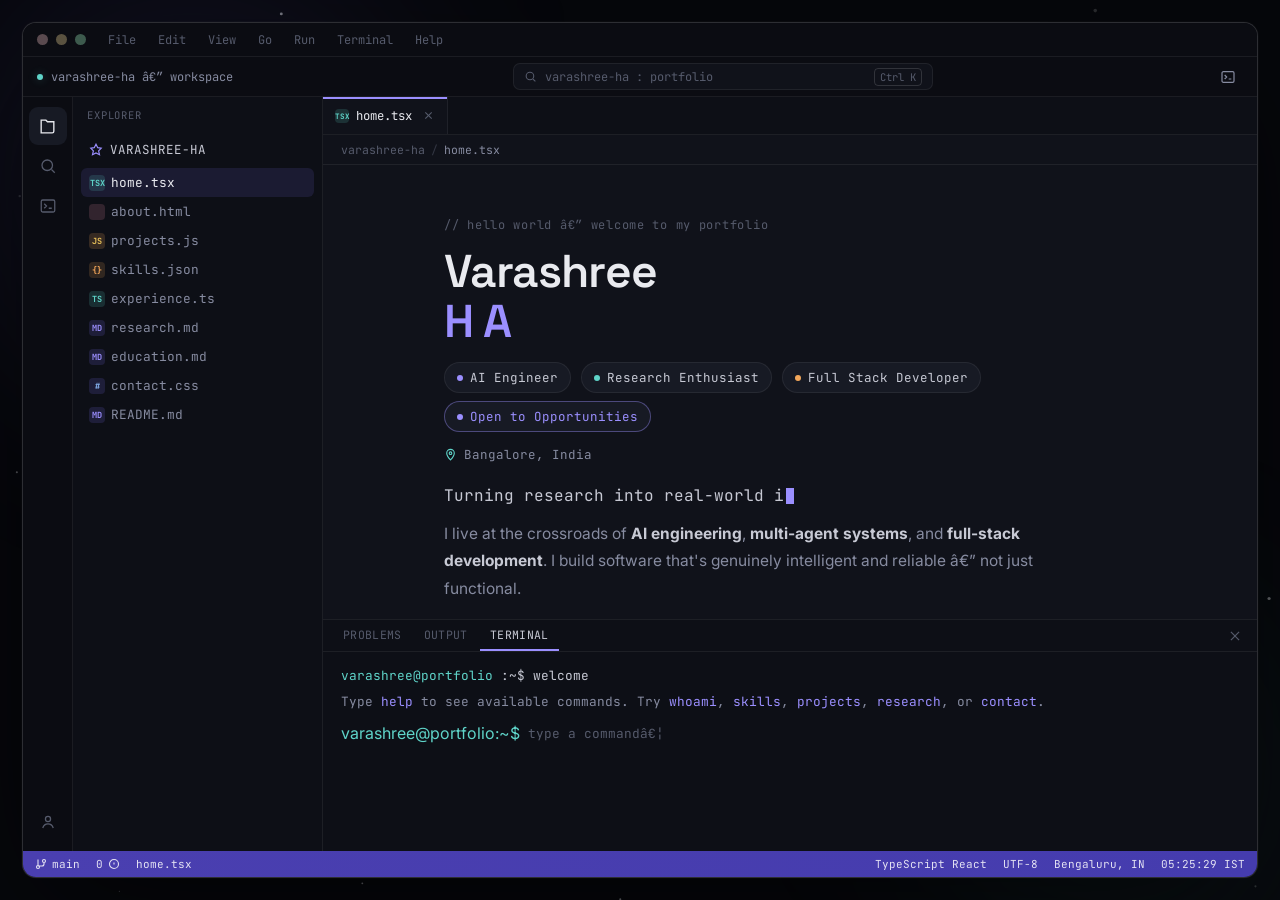
==== commit 2cb0d4b0: "Rename portfolio entry to index html" ====
--- a/index.html
+++ b/index.html
@@ -1,1048 +1,134 @@
-<!DOCTYPE html>
+﻿<!DOCTYPE html>
 <html lang="en">
 <head>
 <meta charset="UTF-8">
-<meta name="viewport" content="width=device-width, initial-scale=1.0">
-<title>Varashree H A — AI Engineer &amp; Research Enthusiast</title>
-<meta name="description" content="Varashree H A — AI Engineer, Research Enthusiast and Full Stack Developer building intelligent, production-grade systems.">
+<meta name="viewport" content="width=device-width, initial-scale=1.0, maximum-scale=1.0">
+<title>varashree-ha â€” workspace</title>
+<meta name="description" content="Varashree H A â€” AI Engineer, Research Enthusiast and Full Stack Developer. An IDE-inspired portfolio.">
 
 <link rel="preconnect" href="https://fonts.googleapis.com">
 <link rel="preconnect" href="https://fonts.gstatic.com" crossorigin>
-<link href="https://fonts.googleapis.com/css2?family=Space+Grotesk:wght@300..700&family=Inter:wght@300..700&family=JetBrains+Mono:wght@300..600&display=swap" rel="stylesheet">
+<link href="https://fonts.googleapis.com/css2?family=Space+Grotesk:wght@400..700&family=Inter:wght@300..600&family=JetBrains+Mono:wght@300..600&display=swap" rel="stylesheet">
 
-<style>
-/* ============================================================
-   TOKENS
-   ============================================================ */
-:root{
-  --void: #08090d;
-  --surface-1: #0e1016;
-  --surface-2: #14161f;
-  --surface-3: #1a1d29;
-  --line: rgba(237,238,242,0.08);
-  --line-strong: rgba(237,238,242,0.16);
-  --paper: #edeef2;
-  --mist: #8b90a3;
-  --mist-dim: #5a5f70;
-  --signal: #7c6ff0;
-  --signal-soft: rgba(124,111,240,0.14);
-  --signal-bright: #9b8fff;
-  --amber: #f2a65a;
-  --amber-soft: rgba(242,166,90,0.12);
-  --teal: #5fd4c9;
-
-  --font-display: 'Space Grotesk', sans-serif;
-  --font-body: 'Inter', sans-serif;
-  --font-mono: 'JetBrains Mono', monospace;
-
-  --ease: cubic-bezier(0.16, 1, 0.3, 1);
-  --ease-soft: cubic-bezier(0.4, 0, 0.2, 1);
-
-  --container: 1180px;
-  --edge: clamp(24px, 6vw, 96px);
-}
-
-*{ margin:0; padding:0; box-sizing:border-box; }
-html{ scroll-behavior:smooth; background:var(--void); }
-body{
-  background:var(--void);
-  color:var(--paper);
-  font-family:var(--font-body);
-  font-weight:400;
-  line-height:1.6;
-  -webkit-font-smoothing:antialiased;
-  overflow-x:hidden;
-  cursor:default;
-}
-::selection{ background:var(--signal); color:#fff; }
-
-img,svg{ display:block; max-width:100%; }
-a{ color:inherit; text-decoration:none; }
-button{ font-family:inherit; background:none; border:none; color:inherit; cursor:pointer; }
-ul{ list-style:none; }
-
-::-webkit-scrollbar{ width:10px; }
-::-webkit-scrollbar-track{ background:var(--void); }
-::-webkit-scrollbar-thumb{ background:var(--surface-3); border-radius:10px; }
-
-:focus-visible{
-  outline:2px solid var(--signal-bright);
-  outline-offset:4px;
-  border-radius:4px;
-}
-
-@media (prefers-reduced-motion: reduce){
-  *{ animation-duration:0.01ms !important; animation-iteration-count:1 !important; transition-duration:0.01ms !important; scroll-behavior:auto !important; }
-}
-
-/* ============================================================
-   GLOBAL LAYOUT HELPERS
-   ============================================================ */
-.wrap{ max-width:var(--container); margin:0 auto; padding-left:var(--edge); padding-right:var(--edge); }
-.section{ position:relative; padding:clamp(96px,14vw,180px) 0; }
-.section-inner{ max-width:var(--container); margin:0 auto; padding-left:var(--edge); padding-right:var(--edge); }
-
-.eyebrow{
-  display:inline-flex; align-items:center; gap:10px;
-  font-family:var(--font-mono); font-size:12.5px; letter-spacing:0.14em; text-transform:uppercase;
-  color:var(--mist); margin-bottom:22px;
-}
-.eyebrow::before{
-  content:''; width:7px; height:7px; border-radius:50%;
-  background:var(--signal-bright); box-shadow:0 0 12px 2px var(--signal-soft);
-}
-
-.reveal{
-  opacity:0; transform:translateY(28px);
-  transition:opacity 0.9s var(--ease), transform 0.9s var(--ease);
-}
-.reveal.is-visible{ opacity:1; transform:translateY(0); }
-.reveal-delay-1{ transition-delay:0.08s; }
-.reveal-delay-2{ transition-delay:0.16s; }
-.reveal-delay-3{ transition-delay:0.24s; }
-.reveal-delay-4{ transition-delay:0.32s; }
-
-.section-head{ max-width:640px; margin-bottom:64px; }
-.section-head h2{
-  font-family:var(--font-display); font-weight:500;
-  font-size:clamp(32px,4.2vw,52px); line-height:1.08; letter-spacing:-0.02em;
-}
-.section-head p{ margin-top:18px; color:var(--mist); font-size:17px; max-width:520px; }
-
-.index-mark{ font-family:var(--font-mono); font-size:12.5px; color:var(--mist-dim); letter-spacing:0.08em; }
-
-/* Grain / ambient */
-.grain{
-  position:fixed; inset:0; pointer-events:none; z-index:2; opacity:0.035; mix-blend-mode:overlay;
-  background-image:url("data:image/svg+xml,%3Csvg xmlns='http://www.w3.org/2000/svg' width='90' height='90'%3E%3Cfilter id='n'%3E%3CfeTurbulence type='fractalNoise' baseFrequency='0.9' numOctaves='2' stitchTiles='stitch'/%3E%3C/filter%3E%3Crect width='100%25' height='100%25' filter='url(%23n)'/%3E%3C/svg%3E");
-}
-
-/* Cursor spotlight */
-.spotlight{
-  position:fixed; inset:0; pointer-events:none; z-index:1;
-  background:radial-gradient(600px circle at var(--x,50%) var(--y,50%), rgba(124,111,240,0.08), transparent 70%);
-  transition:background 0.15s var(--ease-soft);
-}
-
-/* ============================================================
-   NAV
-   ============================================================ */
-.nav{
-  position:fixed; top:0; left:0; right:0; z-index:100;
-  padding:22px var(--edge);
-  display:flex; align-items:center; justify-content:space-between;
-  background:linear-gradient(to bottom, rgba(8,9,13,0.85), transparent);
-  backdrop-filter:blur(0px);
-  transition:background 0.4s ease, backdrop-filter 0.4s ease, border-color 0.4s ease;
-  border-bottom:1px solid transparent;
-}
-.nav.scrolled{
-  background:rgba(10,11,16,0.72);
-  backdrop-filter:blur(16px) saturate(140%);
-  border-bottom:1px solid var(--line);
-}
-.nav-mark{
-  font-family:var(--font-mono); font-size:14px; letter-spacing:0.02em; color:var(--paper);
-  display:flex; align-items:center; gap:9px;
-}
-.nav-mark .dot{ width:7px; height:7px; border-radius:50%; background:var(--signal-bright); box-shadow:0 0 10px 2px var(--signal-soft); }
-.nav-links{ display:flex; gap:34px; }
-.nav-links a{
-  font-size:13.5px; color:var(--mist); font-family:var(--font-mono); letter-spacing:0.02em;
-  position:relative; padding:4px 0; transition:color 0.3s;
-}
-.nav-links a::after{
-  content:''; position:absolute; left:0; bottom:-2px; width:0; height:1px; background:var(--signal-bright);
-  transition:width 0.35s var(--ease);
-}
-.nav-links a:hover{ color:var(--paper); }
-.nav-links a:hover::after{ width:100%; }
-.nav-cta{
-  font-family:var(--font-mono); font-size:12.5px; letter-spacing:0.04em;
-  border:1px solid var(--line-strong); padding:9px 18px; border-radius:100px;
-  color:var(--paper); transition:border-color 0.3s, background 0.3s;
-}
-.nav-cta:hover{ border-color:var(--signal-bright); background:var(--signal-soft); }
-.nav-toggle{ display:none; }
-
-@media (max-width:860px){
-  .nav-links{ display:none; }
-  .nav-toggle{ display:block; }
-}
-
-/* Magnetic wrapper */
-.magnetic{ display:inline-block; will-change:transform; }
-
-/* ============================================================
-   HERO
-   ============================================================ */
-.hero{
-  position:relative; min-height:100svh; display:flex; align-items:center;
-  padding:140px var(--edge) 80px;
-  overflow:hidden;
-}
-.hero-bg{
-  position:absolute; inset:0; z-index:0;
-  background:
-    radial-gradient(900px 500px at 78% 18%, rgba(124,111,240,0.16), transparent 60%),
-    radial-gradient(700px 500px at 8% 85%, rgba(242,166,90,0.08), transparent 60%);
-}
-.hero-graph{ position:absolute; inset:0; z-index:0; opacity:0.9; }
-.hero-content{ position:relative; z-index:2; max-width:var(--container); margin:0 auto; width:100%; }
-
-.hero-eyebrow{
-  font-family:var(--font-mono); font-size:13px; color:var(--mist);
-  letter-spacing:0.14em; text-transform:uppercase; margin-bottom:28px;
-  display:flex; align-items:center; gap:10px;
-  opacity:0; animation:fadeUp 0.9s var(--ease) 0.15s forwards;
-}
-.hero-eyebrow .dot{ width:7px; height:7px; border-radius:50%; background:var(--teal); box-shadow:0 0 12px 3px rgba(95,212,201,0.35); animation:pulse 2.4s ease-in-out infinite; }
-
-.hero h1{
-  font-family:var(--font-display); font-weight:500;
-  font-size:clamp(46px, 8.6vw, 108px); line-height:0.98; letter-spacing:-0.03em;
-  max-width:16ch;
-}
-.hero h1 .line{ overflow:hidden; display:block; }
-.hero h1 .line span{
-  display:block; opacity:0; transform:translateY(100%);
-  animation:fadeUp 1s var(--ease) forwards;
-}
-.hero h1 .line:nth-child(1) span{ animation-delay:0.3s; }
-.hero h1 .line:nth-child(2) span{ animation-delay:0.42s; background:linear-gradient(100deg,var(--signal-bright),var(--teal) 60%); -webkit-background-clip:text; background-clip:text; color:transparent; }
-
-.hero-title{
-  margin-top:26px; font-family:var(--font-mono); font-size:clamp(13px,1.6vw,16px);
-  color:var(--mist); letter-spacing:0.01em; max-width:44ch;
-  opacity:0; animation:fadeUp 0.9s var(--ease) 0.6s forwards;
-}
-.hero-title b{ color:var(--paper); font-weight:500; }
-
-.hero-tagline{
-  margin-top:22px; font-size:clamp(17px,1.9vw,20px); color:var(--mist); max-width:52ch; font-weight:300;
-  opacity:0; animation:fadeUp 0.9s var(--ease) 0.72s forwards;
-}
-
-.hero-actions{
-  margin-top:46px; display:flex; align-items:center; gap:18px; flex-wrap:wrap;
-  opacity:0; animation:fadeUp 0.9s var(--ease) 0.86s forwards;
-}
-.btn-primary{
-  font-family:var(--font-mono); font-size:13.5px; letter-spacing:0.02em;
-  background:var(--paper); color:var(--void); padding:15px 30px; border-radius:100px;
-  display:inline-flex; align-items:center; gap:10px; transition:transform 0.3s var(--ease), box-shadow 0.3s;
-  box-shadow:0 0 0 0 rgba(124,111,240,0);
-}
-.btn-primary:hover{ box-shadow:0 8px 30px -6px rgba(124,111,240,0.5); }
-.btn-ghost{
-  font-family:var(--font-mono); font-size:13.5px; letter-spacing:0.02em;
-  border:1px solid var(--line-strong); color:var(--paper); padding:14px 28px; border-radius:100px;
-  transition:border-color 0.3s, background 0.3s;
-}
-.btn-ghost:hover{ border-color:var(--signal-bright); background:var(--signal-soft); }
-
-.hero-scroll{
-  position:absolute; bottom:38px; left:var(--edge); display:flex; align-items:center; gap:12px;
-  font-family:var(--font-mono); font-size:11px; color:var(--mist-dim); letter-spacing:0.1em; text-transform:uppercase;
-  opacity:0; animation:fadeUp 0.9s var(--ease) 1.1s forwards;
-}
-.hero-scroll .rail{ width:1px; height:40px; background:linear-gradient(var(--mist-dim), transparent); position:relative; overflow:hidden; }
-.hero-scroll .rail::after{
-  content:''; position:absolute; top:-40px; left:0; width:100%; height:40px; background:linear-gradient(var(--signal-bright), transparent);
-  animation:railDrop 2.2s ease-in-out infinite;
-}
-@keyframes railDrop{ 0%{ top:-40px; } 100%{ top:40px; } }
-@keyframes fadeUp{ to{ opacity:1; transform:translateY(0); } }
-@keyframes pulse{ 0%,100%{ opacity:1; } 50%{ opacity:0.35; } }
-
-@media (max-width:640px){
-  .hero-scroll{ display:none; }
-}
-
-/* ============================================================
-   ABOUT
-   ============================================================ */
-.about-grid{ display:grid; grid-template-columns:1.15fr 0.85fr; gap:80px; align-items:start; }
-.about-lead{
-  font-family:var(--font-display); font-weight:400; font-size:clamp(24px,2.9vw,34px);
-  line-height:1.4; letter-spacing:-0.01em; color:var(--paper);
-}
-.about-lead em{ font-style:normal; color:var(--mist); }
-.about-body{ margin-top:28px; color:var(--mist); font-size:16.5px; max-width:56ch; line-height:1.75; }
-
-.about-stats{ display:flex; flex-direction:column; gap:0; border-top:1px solid var(--line); }
-.stat-row{
-  padding:26px 0; border-bottom:1px solid var(--line);
-  display:flex; align-items:baseline; justify-content:space-between; gap:20px;
-}
-.stat-num{ font-family:var(--font-display); font-size:clamp(30px,3.4vw,42px); font-weight:500; color:var(--paper); white-space:nowrap; }
-.stat-label{ font-family:var(--font-mono); font-size:12.5px; color:var(--mist); text-align:right; letter-spacing:0.02em; }
-
-.about-focus{ margin-top:40px; display:flex; flex-wrap:wrap; gap:10px; }
-.focus-pill{
-  font-family:var(--font-mono); font-size:12px; letter-spacing:0.02em;
-  border:1px solid var(--line); padding:8px 16px; border-radius:100px; color:var(--mist);
-  transition:border-color 0.3s, color 0.3s;
-}
-.focus-pill:hover{ border-color:var(--signal-bright); color:var(--paper); }
-
-@media (max-width:900px){
-  .about-grid{ grid-template-columns:1fr; gap:48px; }
-}
-
-/* ============================================================
-   PROJECTS
-   ============================================================ */
-.project-row{
-  display:grid; grid-template-columns:0.9fr 1.1fr; gap:64px; align-items:center;
-  padding:80px 0; border-top:1px solid var(--line);
-}
-.project-row:last-child{ border-bottom:1px solid var(--line); }
-.project-row:nth-child(even) .project-visual{ order:2; }
-.project-row:nth-child(even) .project-text{ order:1; }
-
-.project-index{ font-family:var(--font-mono); font-size:13px; color:var(--mist-dim); margin-bottom:18px; letter-spacing:0.06em; }
-.project-text h3{
-  font-family:var(--font-display); font-weight:500; font-size:clamp(26px,3vw,36px); letter-spacing:-0.015em; line-height:1.15;
-}
-.project-role{ font-family:var(--font-mono); font-size:12.5px; color:var(--signal-bright); margin-top:10px; letter-spacing:0.04em; }
-.project-desc{ margin-top:20px; color:var(--mist); font-size:15.8px; line-height:1.75; max-width:52ch; }
-
-.project-meta{ margin-top:26px; display:flex; flex-wrap:wrap; gap:9px; }
-.tag{
-  font-family:var(--font-mono); font-size:11.5px; color:var(--mist); border:1px solid var(--line);
-  padding:6px 13px; border-radius:6px; letter-spacing:0.02em;
-}
-
-.project-links{ margin-top:32px; display:flex; gap:26px; }
-.project-link{
-  font-family:var(--font-mono); font-size:13px; color:var(--paper); display:inline-flex; align-items:center; gap:8px;
-  border-bottom:1px solid var(--line-strong); padding-bottom:3px; transition:border-color 0.3s, gap 0.3s, color 0.3s;
-}
-.project-link:hover{ border-color:var(--signal-bright); color:var(--signal-bright); gap:12px; }
-
-.project-visual{
-  position:relative; aspect-ratio:4/3.1; border-radius:20px; overflow:hidden;
-  background:var(--surface-1); border:1px solid var(--line);
-}
-.project-visual .glow{ position:absolute; inset:0; opacity:0.7; }
-.project-visual .frame{
-  position:absolute; inset:0; display:flex; align-items:center; justify-content:center; padding:14%;
-}
-
-@media (max-width:860px){
-  .project-row, .project-row:nth-child(even) .project-visual, .project-row:nth-child(even) .project-text{
-    grid-template-columns:1fr; order:initial;
-  }
-  .project-row{ grid-template-columns:1fr; gap:36px; }
-  .project-visual{ order:-1 !important; }
-}
-
-/* ============================================================
-   EXPERIENCE
-   ============================================================ */
-.timeline{ position:relative; }
-.timeline-item{
-  position:relative; padding-left:56px; padding-bottom:64px; border-left:1px solid var(--line);
-}
-.timeline-item:last-child{ padding-bottom:0; border-color:transparent; }
-.timeline-item::before{
-  content:''; position:absolute; left:-6.5px; top:2px; width:12px; height:12px; border-radius:50%;
-  background:var(--void); border:2px solid var(--signal-bright); box-shadow:0 0 0 5px rgba(124,111,240,0.1);
-}
-.timeline-date{ font-family:var(--font-mono); font-size:12.5px; color:var(--mist); letter-spacing:0.04em; margin-bottom:14px; }
-.timeline-item h3{ font-family:var(--font-display); font-size:clamp(22px,2.4vw,28px); font-weight:500; letter-spacing:-0.01em; }
-.timeline-org{ font-family:var(--font-mono); font-size:13px; color:var(--signal-bright); margin-top:6px; }
-.timeline-desc{ margin-top:18px; color:var(--mist); font-size:15.5px; line-height:1.8; max-width:62ch; }
-.timeline-stack{ margin-top:20px; display:flex; flex-wrap:wrap; gap:9px; }
-
-/* ============================================================
-   RESEARCH INTERESTS
-   ============================================================ */
-.research-grid{ display:grid; grid-template-columns:repeat(3,1fr); gap:1px; background:var(--line); border:1px solid var(--line); border-radius:20px; overflow:hidden; }
-.research-card{
-  background:var(--surface-1); padding:40px 32px; position:relative; overflow:hidden;
-  min-height:220px; display:flex; flex-direction:column; justify-content:space-between;
-  transition:background 0.4s var(--ease-soft);
-}
-.research-card:hover{ background:var(--surface-2); }
-.research-card .rc-index{ font-family:var(--font-mono); font-size:12px; color:var(--mist-dim); }
-.research-card h4{ font-family:var(--font-display); font-size:20px; font-weight:500; letter-spacing:-0.01em; margin-top:auto; }
-.research-card p{ margin-top:12px; font-size:13.8px; color:var(--mist); line-height:1.65; }
-.research-card .node{
-  position:absolute; width:120px; height:120px; border-radius:50%;
-  background:radial-gradient(circle, rgba(124,111,240,0.16), transparent 70%);
-  top:-40px; right:-40px; transition:transform 0.6s var(--ease);
-}
-.research-card:hover .node{ transform:scale(1.4); }
-
-@media (max-width:900px){ .research-grid{ grid-template-columns:1fr; } }
-
-/* ============================================================
-   SKILLS
-   ============================================================ */
-.stack-layers{ display:flex; flex-direction:column; gap:2px; }
-.stack-layer{
-  border:1px solid var(--line); border-radius:16px; padding:30px 34px;
-  display:grid; grid-template-columns:200px 1fr; gap:24px; align-items:center;
-  background:var(--surface-1); transition:border-color 0.4s, background 0.4s;
-}
-.stack-layer + .stack-layer{ margin-top:14px; }
-.stack-layer:hover{ border-color:var(--line-strong); background:var(--surface-2); }
-.layer-label{ font-family:var(--font-mono); font-size:12.5px; color:var(--mist-dim); letter-spacing:0.06em; text-transform:uppercase; }
-.layer-label span{ display:block; font-family:var(--font-display); font-size:20px; color:var(--paper); text-transform:none; letter-spacing:-0.01em; margin-top:6px; }
-.layer-items{ display:flex; flex-wrap:wrap; gap:10px; }
-.chip{
-  font-family:var(--font-mono); font-size:13px; color:var(--mist); padding:8px 15px; border-radius:8px;
-  background:var(--surface-2); border:1px solid var(--line); transition:color 0.3s, border-color 0.3s, transform 0.3s;
-}
-.chip:hover{ color:var(--paper); border-color:var(--signal-bright); transform:translateY(-2px); }
-
-@media (max-width:760px){
-  .stack-layer{ grid-template-columns:1fr; gap:14px; }
-}
-
-/* ============================================================
-   CERTIFICATIONS
-   ============================================================ */
-.cert-marquee{ overflow:hidden; border-top:1px solid var(--line); border-bottom:1px solid var(--line); padding:36px 0; }
-.cert-track{ display:flex; gap:0; width:max-content; animation:scrollX 34s linear infinite; }
-.cert-track:hover{ animation-play-state:paused; }
-.cert-item{
-  display:flex; align-items:center; gap:16px; padding:0 56px; white-space:nowrap;
-  font-family:var(--font-display); font-size:clamp(22px,2.6vw,30px); color:var(--mist-dim); letter-spacing:-0.01em;
-}
-.cert-item .yr{ font-family:var(--font-mono); font-size:12px; color:var(--mist-dim); border:1px solid var(--line); padding:4px 10px; border-radius:100px; }
-.cert-item::after{ content:'—'; color:var(--line-strong); margin-left:56px; }
-@keyframes scrollX{ from{ transform:translateX(0); } to{ transform:translateX(-50%); } }
-
-.cert-list{ margin-top:44px; display:grid; grid-template-columns:repeat(3,1fr); gap:16px; }
-.cert-detail{
-  border:1px solid var(--line); border-radius:14px; padding:24px 26px;
-  transition:border-color 0.3s, background 0.3s;
-}
-.cert-detail:hover{ border-color:var(--line-strong); background:var(--surface-1); }
-.cert-detail h5{ font-family:var(--font-display); font-size:16.5px; font-weight:500; }
-.cert-detail p{ margin-top:8px; font-family:var(--font-mono); font-size:12px; color:var(--mist); }
-
-@media (max-width:760px){ .cert-list{ grid-template-columns:1fr; } }
-
-/* ============================================================
-   EDUCATION
-   ============================================================ */
-.edu-block{
-  display:grid; grid-template-columns:1fr auto; gap:40px; align-items:end;
-  border:1px solid var(--line); border-radius:24px; padding:clamp(36px,5vw,64px);
-  background:linear-gradient(160deg, var(--surface-1), var(--void));
-  position:relative; overflow:hidden;
-}
-.edu-block::before{
-  content:''; position:absolute; width:420px; height:420px; border-radius:50%;
-  background:radial-gradient(circle, rgba(124,111,240,0.12), transparent 70%);
-  top:-160px; right:-120px;
-}
-.edu-school{ font-family:var(--font-display); font-size:clamp(28px,3.6vw,44px); font-weight:500; letter-spacing:-0.02em; position:relative; z-index:1; }
-.edu-degree{ margin-top:14px; color:var(--mist); font-size:16px; position:relative; z-index:1; }
-.edu-meta{ margin-top:26px; display:flex; gap:36px; position:relative; z-index:1; }
-.edu-meta div span{ display:block; font-family:var(--font-mono); font-size:11.5px; color:var(--mist-dim); text-transform:uppercase; letter-spacing:0.08em; margin-bottom:6px; }
-.edu-meta div b{ font-family:var(--font-display); font-size:20px; font-weight:500; }
-.edu-gpa{
-  font-family:var(--font-display); font-size:clamp(60px,9vw,120px); font-weight:600; line-height:1;
-  color:transparent; -webkit-text-stroke:1.5px var(--signal-bright);
-  position:relative; z-index:1;
-}
-.edu-gpa small{ display:block; font-family:var(--font-mono); font-size:12px; -webkit-text-stroke:0; color:var(--mist); text-align:right; margin-top:8px; letter-spacing:0.06em; }
-
-@media (max-width:760px){
-  .edu-block{ grid-template-columns:1fr; text-align:left; }
-  .edu-gpa{ text-align:left; }
-  .edu-gpa small{ text-align:left; }
-}
-
-/* ============================================================
-   CONTACT
-   ============================================================ */
-.contact{ text-align:center; padding-top:clamp(100px,16vw,200px); padding-bottom:clamp(100px,16vw,180px); }
-.contact-eyebrow{ justify-content:center; }
-.contact h2{
-  font-family:var(--font-display); font-weight:500; font-size:clamp(40px,7vw,88px);
-  letter-spacing:-0.03em; line-height:1.04; max-width:16ch; margin:0 auto;
-}
-.contact h2 .accent{ background:linear-gradient(100deg,var(--signal-bright),var(--teal) 65%); -webkit-background-clip:text; background-clip:text; color:transparent; }
-.contact-sub{ margin:26px auto 0; color:var(--mist); font-size:17px; max-width:46ch; }
-.contact-actions{ margin-top:48px; display:flex; align-items:center; justify-content:center; gap:20px; flex-wrap:wrap; }
-.contact-email{ margin-top:64px; font-family:var(--font-mono); font-size:clamp(20px,3vw,30px); }
-.contact-email a{ border-bottom:1px solid var(--line-strong); padding-bottom:4px; transition:color 0.3s, border-color 0.3s; }
-.contact-email a:hover{ color:var(--signal-bright); border-color:var(--signal-bright); }
-
-.socials{ margin-top:40px; display:flex; justify-content:center; gap:28px; }
-.socials a{ font-family:var(--font-mono); font-size:13px; color:var(--mist); transition:color 0.3s; }
-.socials a:hover{ color:var(--paper); }
-
-/* ============================================================
-   FOOTER
-   ============================================================ */
-footer{
-  border-top:1px solid var(--line); padding:34px var(--edge);
-  display:flex; align-items:center; justify-content:space-between; flex-wrap:wrap; gap:14px;
-  font-family:var(--font-mono); font-size:12px; color:var(--mist-dim); letter-spacing:0.02em;
-}
-
-/* Divider label used between sections */
-.section-divider{
-  position:absolute; top:0; right:var(--edge); font-family:var(--font-mono); font-size:11px;
-  color:var(--mist-dim); letter-spacing:0.12em; text-transform:uppercase; padding-top:36px;
-}
-</style>
+<link rel="stylesheet" href="style.css">
 </head>
 <body>
 
-<div class="grain"></div>
-<div class="spotlight" id="spotlight"></div>
+<div class="cosmic-layer"><canvas id="starfield"></canvas></div>
+<div class="nebula-field" aria-hidden="true"><div class="nebula n1"></div><div class="nebula n2"></div></div>
 
-<!-- ================= NAV ================= -->
-<nav class="nav" id="nav">
-  <a href="#hero" class="nav-mark"><span class="dot"></span>VARASHREE.HA</a>
-  <ul class="nav-links">
-    <li><a href="#about">About</a></li>
-    <li><a href="#projects">Work</a></li>
-    <li><a href="#experience">Experience</a></li>
-    <li><a href="#research">Research</a></li>
-    <li><a href="#skills">Skills</a></li>
-    <li><a href="#education">Education</a></li>
-  </ul>
-  <a href="#contact" class="nav-cta magnetic">Get in touch</a>
-</nav>
+<div class="ide-shell">
+<div class="ide" id="ide">
 
-<!-- ================= HERO ================= -->
-<section class="hero" id="hero">
-  <div class="hero-bg"></div>
-  <svg class="hero-graph" id="heroGraph" viewBox="0 0 1200 800" preserveAspectRatio="xMidYMid slice"></svg>
-
-  <div class="hero-content">
-    <div class="hero-eyebrow"><span class="dot"></span>BANGALORE, INDIA — OPEN TO RESEARCH &amp; ENGINEERING ROLES</div>
-    <h1>
-      <span class="line"><span>Varashree</span></span>
-      <span class="line"><span>H A —&nbsp;builds&nbsp;agents.</span></span>
-    </h1>
-    <p class="hero-title">AI Engineer <b>·</b> Research Enthusiast <b>·</b> Full Stack Developer</p>
-    <p class="hero-tagline">Building intelligent systems that transform research into real-world impact — from multi-agent orchestration to healthcare digital twins.</p>
-    <div class="hero-actions">
-      <a href="#projects" class="btn-primary magnetic">View selected work →</a>
-      <a href="#contact" class="btn-ghost magnetic">Start a conversation</a>
+  <!-- ============ TITLE BAR ============ -->
+  <div class="menurow">
+    <div class="tb-dots"><span class="tb-dot r"></span><span class="tb-dot y"></span><span class="tb-dot g"></span></div>
+    <button class="tb-menu-btn" id="menuBtn" aria-label="Toggle explorer">
+      <svg width="17" height="17" viewBox="0 0 24 24" fill="none" stroke="currentColor" stroke-width="1.8"><line x1="4" y1="7" x2="20" y2="7"/><line x1="4" y1="12" x2="20" y2="12"/><line x1="4" y1="17" x2="20" y2="17"/></svg>
+    </button>
+    <div class="menu-items">
+      <span>File</span><span>Edit</span><span>View</span><span>Go</span>
+      <span id="menuRun">Run</span><span id="menuTerminal">Terminal</span><span id="menuHelp">Help</span>
+    </div>
+  </div>
+  <div class="titlebar">
+    <div class="tb-title"><span class="dot-live"></span>varashree-ha â€” workspace</div>
+    <button class="tb-search" id="tbSearch">
+      <svg width="13" height="13" viewBox="0 0 24 24" fill="none" stroke="currentColor" stroke-width="2"><circle cx="11" cy="11" r="7"/><line x1="21" y1="21" x2="16.65" y2="16.65"/></svg>
+      <span>varashree-ha : portfolio</span>
+      <kbd id="cpKbd">Ctrl K</kbd>
+    </button>
+    <div class="tb-actions">
+      <button class="tb-icon-btn" id="terminalToggleBtn" aria-label="Toggle terminal">
+        <svg width="16" height="16" viewBox="0 0 24 24" fill="none" stroke="currentColor" stroke-width="1.8"><rect x="3" y="4" width="18" height="16" rx="2"/><path d="M7 9l3 3-3 3M13 15h4"/></svg>
+      </button>
     </div>
   </div>
 
-  <div class="hero-scroll"><span>Scroll</span><span class="rail"></span></div>
-</section>
+  <div class="ide-body">
+    <!-- ============ ACTIVITY BAR ============ -->
 
-<!-- ================= ABOUT ================= -->
-<section class="section" id="about">
-  <div class="section-inner">
-    <div class="eyebrow reveal">01 / About</div>
-    <div class="about-grid">
-      <div class="about-lead reveal reveal-delay-1">
-        I'm a Computer Science undergraduate who thinks in systems — <em>not scripts.</em> My work sits at the intersection of Artificial Intelligence, Multi-Agent Systems and Healthcare, where I design software that reasons, coordinates, and acts with minimal supervision.
-        <p class="about-body">I care about the distance between a research paper and a running system. That's the gap I like working in — taking ideas like autonomous agents, retrieval-augmented reasoning and digital twins, and shipping them as production software with real interfaces, real APIs and real users in mind. Alongside AI, I build full-stack products end-to-end, because the best intelligent systems are only as good as the experience wrapped around them.</p>
-        <div class="about-focus">
-          <span class="focus-pill">Multi-Agent Systems</span>
-          <span class="focus-pill">Healthcare AI</span>
-          <span class="focus-pill">Distributed AI</span>
-          <span class="focus-pill">Explainable AI</span>
-          <span class="focus-pill">Full Stack Engineering</span>
+    <div class="activitybar">
+      <button class="ab-icon active" id="abExplorer" title="Explorer">
+        <svg width="19" height="19" viewBox="0 0 24 24" fill="none" stroke="currentColor" stroke-width="1.7"><path d="M4 4h6l2 2h8v12a2 2 0 0 1-2 2H4z"/></svg>
+      </button>
+      <button class="ab-icon" id="abSearch" title="Search (Ctrl K)">
+        <svg width="18" height="18" viewBox="0 0 24 24" fill="none" stroke="currentColor" stroke-width="1.7"><circle cx="11" cy="11" r="7"/><line x1="21" y1="21" x2="16.65" y2="16.65"/></svg>
+      </button>
+      <button class="ab-icon" id="abTerminal" title="Terminal (Ctrl J)">
+        <svg width="18" height="18" viewBox="0 0 24 24" fill="none" stroke="currentColor" stroke-width="1.7"><rect x="3" y="4" width="18" height="16" rx="2"/><path d="M7 9l3 3-3 3M13 15h4"/></svg>
+      </button>
+      <div class="ab-spacer"></div>
+      <button class="ab-icon" id="abContact" title="Contact">
+        <svg width="18" height="18" viewBox="0 0 24 24" fill="none" stroke="currentColor" stroke-width="1.7"><circle cx="12" cy="8" r="3.4"/><path d="M5 20c1.2-3.6 4-5.4 7-5.4s5.8 1.8 7 5.4"/></svg>
+      </button>
+    </div>
+
+    <!-- ============ SIDEBAR ============ -->
+    <div class="sidebar" id="sidebar">
+      <div class="sidebar-header"><span>Explorer</span></div>
+      <div class="sidebar-scroll">
+        <div class="workspace-name">
+          <svg width="14" height="14" viewBox="0 0 24 24" fill="none" stroke="currentColor" stroke-width="2"><path d="M12 2l3 6 6 1-4.5 4.5L18 20l-6-3-6 3 1.5-6.5L3 9l6-1z"/></svg>
+          VARASHREE-HA
         </div>
+        <ul class="tree" id="tree"><!-- built by JS --></ul>
       </div>
-      <div class="about-stats reveal reveal-delay-2">
-        <div class="stat-row"><span class="stat-num">9.5</span><span class="stat-label">CGPA<br>Alliance University</span></div>
-        <div class="stat-row"><span class="stat-num">3</span><span class="stat-label">Flagship projects<br>shipped end-to-end</span></div>
-        <div class="stat-row"><span class="stat-num">1</span><span class="stat-label">International research<br>paper presented</span></div>
-        <div class="stat-row"><span class="stat-num">5+</span><span class="stat-label">Professional<br>certifications</span></div>
+    </div>
+
+    <!-- ============ MAIN ============ -->
+    <div class="main">
+      <div class="tabbar" id="tabbar"></div>
+      <div class="breadcrumb" id="breadcrumb"></div>
+      <div class="editor-scroll" id="editorScroll">
+        <div class="editor-content" id="editorContent"></div>
+      </div>
+
+      <!-- ============ PANEL ============ -->
+      <div class="panel" id="panel">
+        <div class="panel-tabs">
+          <button class="panel-tab" data-ptab="problems">Problems</button>
+          <button class="panel-tab" data-ptab="output">Output</button>
+          <button class="panel-tab active" data-ptab="terminal">Terminal</button>
+          <button class="panel-close" id="panelCloseBtn" aria-label="Close panel">
+            <svg width="14" height="14" viewBox="0 0 24 24" fill="none" stroke="currentColor" stroke-width="2"><line x1="5" y1="5" x2="19" y2="19"/><line x1="19" y1="5" x2="5" y2="19"/></svg>
+          </button>
+        </div>
+        <div class="panel-body" id="panelBody"></div>
       </div>
     </div>
   </div>
-</section>
 
-<!-- ================= PROJECTS ================= -->
-<section class="section" id="projects">
-  <div class="section-inner">
-    <div class="section-head reveal">
-      <div class="eyebrow">02 / Selected Work</div>
-      <h2>Systems built to think, coordinate, and hold up in production.</h2>
-      <p>Three projects spanning agentic orchestration, healthcare AI and full-stack product engineering.</p>
+  <!-- ============ STATUS BAR ============ -->
+  <div class="statusbar">
+    <div class="sb-left">
+      <span class="sb-item"><svg viewBox="0 0 24 24" fill="none" stroke="currentColor" stroke-width="2.2"><path d="M6 3v12M6 15a3 3 0 1 0 0 6 3 3 0 0 0 0-6zM18 9a3 3 0 1 0 0-6 3 3 0 0 0 0 6zM18 9v3a4 4 0 0 1-4 4H6"/></svg> main</span>
+      <span class="sb-item hide-mobile">0 <svg viewBox="0 0 24 24" fill="none" stroke="currentColor" stroke-width="2.2"><path d="M12 9v4M12 17h.01"/><circle cx="12" cy="12" r="9"/></svg></span>
+      <span class="sb-item hide-mobile" id="sbFile">home.tsx</span>
     </div>
-
-    <div class="projects-list">
-
-      <div class="project-row reveal">
-        <div class="project-text">
-          <div class="project-index">Case Study — 01</div>
-          <h3>Multi-Agent AI Orchestration Framework</h3>
-          <p class="project-role">Supervisor–Worker Agent Architecture</p>
-          <p class="project-desc">A single AI agent hits a ceiling fast — it can't specialize, and it can't delegate. This framework solves that by coordinating a team of purpose-built agents under one supervisor, each agent owning a narrow task and reporting back through a shared reasoning loop, so complex, multi-step problems get decomposed automatically instead of hand-scripted.</p>
-          <p class="project-desc">The supervisor routes intent, dispatches work to specialized workers, and reconciles their outputs into one coherent response — backed by a Flask API layer and a React control surface for observing agent behavior in real time.</p>
-          <div class="project-meta">
-            <span class="tag">LangChain</span><span class="tag">LangGraph</span><span class="tag">Flask</span><span class="tag">React</span><span class="tag">REST APIs</span>
-          </div>
-        </div>
-        <div class="project-visual">
-          <svg viewBox="0 0 400 320" width="100%" height="100%">
-            <defs>
-              <radialGradient id="g1" cx="50%" cy="30%" r="80%">
-                <stop offset="0%" stop-color="#7c6ff0" stop-opacity="0.35"/>
-                <stop offset="100%" stop-color="#08090d" stop-opacity="0"/>
-              </radialGradient>
-            </defs>
-            <rect width="400" height="320" fill="url(#g1)"/>
-            <g stroke="#2a2d3d" stroke-width="1">
-              <line x1="200" y1="70" x2="90" y2="170"/>
-              <line x1="200" y1="70" x2="200" y2="180"/>
-              <line x1="200" y1="70" x2="310" y2="170"/>
-              <line x1="90" y1="170" x2="90" y2="250"/>
-              <line x1="200" y1="180" x2="200" y2="250"/>
-              <line x1="310" y1="170" x2="310" y2="250"/>
-            </g>
-            <circle cx="200" cy="70" r="16" fill="#0e1016" stroke="#9b8fff" stroke-width="1.6"/>
-            <circle cx="90" cy="170" r="10" fill="#0e1016" stroke="#5fd4c9" stroke-width="1.4"/>
-            <circle cx="200" cy="180" r="10" fill="#0e1016" stroke="#5fd4c9" stroke-width="1.4"/>
-            <circle cx="310" cy="170" r="10" fill="#0e1016" stroke="#5fd4c9" stroke-width="1.4"/>
-            <circle cx="90" cy="250" r="6" fill="#f2a65a"/>
-            <circle cx="200" cy="250" r="6" fill="#f2a65a"/>
-            <circle cx="310" cy="250" r="6" fill="#f2a65a"/>
-          </svg>
-        </div>
-      </div>
-
-      <div class="project-row reveal">
-        <div class="project-visual">
-          <svg viewBox="0 0 400 320" width="100%" height="100%">
-            <defs>
-              <radialGradient id="g2" cx="60%" cy="70%" r="80%">
-                <stop offset="0%" stop-color="#5fd4c9" stop-opacity="0.28"/>
-                <stop offset="100%" stop-color="#08090d" stop-opacity="0"/>
-              </radialGradient>
-            </defs>
-            <rect width="400" height="320" fill="url(#g2)"/>
-            <circle cx="200" cy="160" r="70" fill="none" stroke="#2a2d3d" stroke-width="1"/>
-            <circle cx="200" cy="160" r="100" fill="none" stroke="#232636" stroke-width="1"/>
-            <circle cx="200" cy="160" r="34" fill="#0e1016" stroke="#5fd4c9" stroke-width="1.6"/>
-            <path d="M186 160 h10 l6 -16 8 32 6 -20 5 10 h9" fill="none" stroke="#9b8fff" stroke-width="2" stroke-linecap="round" stroke-linejoin="round"/>
-            <circle cx="200" cy="60" r="5" fill="#f2a65a"/>
-            <circle cx="300" cy="160" r="5" fill="#f2a65a"/>
-            <circle cx="200" cy="260" r="5" fill="#f2a65a"/>
-            <circle cx="100" cy="160" r="5" fill="#f2a65a"/>
-          </svg>
-        </div>
-        <div class="project-text">
-          <div class="project-index">Case Study — 02</div>
-          <h3>MedTwin AI — Healthcare Digital Twin</h3>
-          <p class="project-role">AI-Powered Patient Digital Twin</p>
-          <p class="project-desc">Clinical decisions are safer when they're informed by a living model of the patient, not a static record. MedTwin AI builds a digital twin that mirrors a patient's health data over time, letting clinicians simulate outcomes and surface risks before they become critical.</p>
-          <p class="project-desc">Retrieval-augmented reasoning grounds every output in real patient context rather than generic inference, turning a stream of health data into an interpretable, continuously updating model of one person.</p>
-          <div class="project-meta">
-            <span class="tag">RAG</span><span class="tag">Python</span><span class="tag">OpenAI APIs</span><span class="tag">HuggingFace</span><span class="tag">Healthcare AI</span>
-          </div>
-        </div>
-      </div>
-
-      <div class="project-row reveal">
-        <div class="project-text">
-          <div class="project-index">Case Study — 03</div>
-          <h3>Product Store — Full-Stack Commerce Platform</h3>
-          <p class="project-role">MERN Stack Application</p>
-          <p class="project-desc">A complete commerce experience built from the database up — product catalog, cart and order flows, and an admin surface, all served through a REST API and a responsive React frontend. Built to demonstrate that the fundamentals — clean data models, predictable state, fast interfaces — hold up as well as the AI work does.</p>
-          <div class="project-meta">
-            <span class="tag">MongoDB</span><span class="tag">Express.js</span><span class="tag">React</span><span class="tag">Node.js</span>
-          </div>
-        </div>
-        <div class="project-visual">
-          <svg viewBox="0 0 400 320" width="100%" height="100%">
-            <defs>
-              <radialGradient id="g3" cx="40%" cy="30%" r="80%">
-                <stop offset="0%" stop-color="#f2a65a" stop-opacity="0.22"/>
-                <stop offset="100%" stop-color="#08090d" stop-opacity="0"/>
-              </radialGradient>
-            </defs>
-            <rect width="400" height="320" fill="url(#g3)"/>
-            <g fill="none" stroke="#2a2d3d">
-              <rect x="70" y="70" width="90" height="60" rx="8"/>
-              <rect x="220" y="70" width="110" height="60" rx="8"/>
-              <rect x="70" y="160" width="260" height="90" rx="8"/>
-            </g>
-            <circle cx="90" cy="90" r="4" fill="#9b8fff"/>
-            <circle cx="240" cy="90" r="4" fill="#5fd4c9"/>
-            <line x1="95" y1="180" x2="305" y2="180" stroke="#232636"/>
-            <line x1="95" y1="200" x2="260" y2="200" stroke="#232636"/>
-            <line x1="95" y1="220" x2="220" y2="220" stroke="#232636"/>
-          </svg>
-        </div>
-      </div>
-
-    </div>
-  </div>
-</section>
-
-<!-- ================= EXPERIENCE ================= -->
-<section class="section" id="experience">
-  <div class="section-inner">
-    <div class="section-head reveal">
-      <div class="eyebrow">03 / Experience</div>
-      <h2>Where the theory met the terminal.</h2>
-    </div>
-    <div class="timeline reveal reveal-delay-1">
-      <div class="timeline-item">
-        <div class="timeline-date">Nov 2025 — Jan 2026</div>
-        <h3>AI Engineering Intern</h3>
-        <div class="timeline-org">Applied Multi-Agent Systems</div>
-        <p class="timeline-desc">Designed and built a collaborative multi-agent AI framework from the ground up, implementing a supervisor–worker architecture where specialized agents handle discrete sub-tasks under a coordinating controller. Shipped the system as a full product: a LangChain-driven reasoning layer, a Flask backend exposing clean REST endpoints, and a React frontend integrating live API calls — taking the framework from architecture diagram to a working, observable system.</p>
-        <div class="timeline-stack">
-          <span class="tag">LangChain</span><span class="tag">Flask</span><span class="tag">React</span><span class="tag">API Integration</span><span class="tag">Supervisor-Worker Architecture</span>
-        </div>
-      </div>
-    </div>
-  </div>
-</section>
-
-<!-- ================= RESEARCH ================= -->
-<section class="section" id="research">
-  <div class="section-inner">
-    <div class="section-head reveal">
-      <div class="eyebrow">04 / Research Interests</div>
-      <h2>Questions I keep coming back to.</h2>
-      <p>The threads that connect my projects, reading, and long-term direction.</p>
-    </div>
-    <div class="research-grid reveal reveal-delay-1">
-      <div class="research-card">
-        <div class="node"></div>
-        <div class="rc-index">R.01</div>
-        <div>
-          <h4>Multi-Agent Systems</h4>
-          <p>How autonomous agents divide labor, negotiate, and stay coherent as a team rather than a crowd.</p>
-        </div>
-      </div>
-      <div class="research-card">
-        <div class="node"></div>
-        <div class="rc-index">R.02</div>
-        <div>
-          <h4>Digital Twins</h4>
-          <p>Building living, continuously-updated models of real-world systems — starting with the human body.</p>
-        </div>
-      </div>
-      <div class="research-card">
-        <div class="node"></div>
-        <div class="rc-index">R.03</div>
-        <div>
-          <h4>Healthcare AI</h4>
-          <p>Applying interpretable, grounded reasoning to clinical data where mistakes carry real weight.</p>
-        </div>
-      </div>
-      <div class="research-card">
-        <div class="node"></div>
-        <div class="rc-index">R.04</div>
-        <div>
-          <h4>Distributed AI</h4>
-          <p>Scaling intelligence across systems and services instead of a single monolithic model.</p>
-        </div>
-      </div>
-      <div class="research-card">
-        <div class="node"></div>
-        <div class="rc-index">R.05</div>
-        <div>
-          <h4>Explainable AI</h4>
-          <p>Making agentic and generative systems accountable for the decisions they make on our behalf.</p>
-        </div>
-      </div>
-      <div class="research-card">
-        <div class="node"></div>
-        <div class="rc-index">R.06</div>
-        <div>
-          <h4>Applied Research</h4>
-          <p>Closing the gap between published methods and dependable, everyday production software.</p>
-        </div>
-      </div>
-    </div>
-  </div>
-</section>
-
-<!-- ================= SKILLS ================= -->
-<section class="section" id="skills">
-  <div class="section-inner">
-    <div class="section-head reveal">
-      <div class="eyebrow">05 / Capabilities</div>
-      <h2>The stack, layer by layer.</h2>
-      <p>From core languages to the AI systems built on top of them.</p>
-    </div>
-    <div class="stack-layers reveal reveal-delay-1">
-      <div class="stack-layer">
-        <div class="layer-label">Foundation<span>Languages</span></div>
-        <div class="layer-items">
-          <span class="chip">Python</span><span class="chip">C++</span><span class="chip">JavaScript</span>
-        </div>
-      </div>
-      <div class="stack-layer">
-        <div class="layer-label">Intelligence<span>AI &amp; ML</span></div>
-        <div class="layer-items">
-          <span class="chip">LangChain</span><span class="chip">LangGraph</span><span class="chip">OpenAI APIs</span><span class="chip">HuggingFace</span><span class="chip">RAG</span><span class="chip">Prompt Engineering</span>
-        </div>
-      </div>
-      <div class="stack-layer">
-        <div class="layer-label">Backend<span>Services &amp; Data</span></div>
-        <div class="layer-items">
-          <span class="chip">Flask</span><span class="chip">Node.js</span><span class="chip">Express.js</span><span class="chip">MongoDB</span><span class="chip">REST APIs</span>
-        </div>
-      </div>
-      <div class="stack-layer">
-        <div class="layer-label">Interface<span>Frontend</span></div>
-        <div class="layer-items">
-          <span class="chip">React</span>
-        </div>
-      </div>
-      <div class="stack-layer">
-        <div class="layer-label">Craft<span>Tooling</span></div>
-        <div class="layer-items">
-          <span class="chip">Git</span><span class="chip">GitHub</span>
-        </div>
-      </div>
-    </div>
-  </div>
-</section>
-
-<!-- ================= CERTIFICATIONS ================= -->
-<section class="section" id="certifications" style="padding-top:0;">
-  <div class="section-inner">
-    <div class="section-head reveal">
-      <div class="eyebrow">06 / Certifications</div>
-      <h2>Continuous, deliberate learning.</h2>
+    <div class="sb-right">
+      <span class="sb-item hide-mobile" id="sbLang">TypeScript React</span>
+      <span class="sb-item hide-mobile">UTF-8</span>
+      <span class="sb-item">Bengaluru, IN</span>
+      <span class="sb-item" id="sbClock">--:--:--</span>
     </div>
   </div>
 
-  <div class="cert-marquee reveal reveal-delay-1">
-    <div class="cert-track" id="certTrack">
-      <div class="cert-item">Artificial Intelligence <span class="yr">Coursera</span></div>
-      <div class="cert-item">Python Programming <span class="yr">Infosys Springboard</span></div>
-      <div class="cert-item">International Research Presenter <span class="yr">Conference</span></div>
-      <div class="cert-item">Microsoft Certified <span class="yr">Microsoft</span></div>
-      <div class="cert-item">Cisco Certified <span class="yr">Cisco</span></div>
-      <div class="cert-item">Google Certified <span class="yr">Google</span></div>
+</div>
+</div>
+
+<!-- ============ COMMAND PALETTE ============ -->
+<div class="cp-overlay" id="cpOverlay">
+  <div class="cp-panel">
+    <div class="cp-input-row">
+      <svg width="15" height="15" viewBox="0 0 24 24" fill="none" stroke="currentColor" stroke-width="2"><circle cx="11" cy="11" r="7"/><line x1="21" y1="21" x2="16.65" y2="16.65"/></svg>
+      <input class="cp-input" id="cpInput" type="text" placeholder="Search files or type a commandâ€¦" autocomplete="off" spellcheck="false">
     </div>
+    <div class="cp-list" id="cpList"></div>
   </div>
+</div>
 
-  <div class="section-inner">
-    <div class="cert-list reveal reveal-delay-2">
-      <div class="cert-detail"><h5>Artificial Intelligence</h5><p>COURSERA</p></div>
-      <div class="cert-detail"><h5>Python Programming</h5><p>INFOSYS SPRINGBOARD</p></div>
-      <div class="cert-detail"><h5>International Research Paper Presenter</h5><p>ACADEMIC CONFERENCE</p></div>
-      <div class="cert-detail"><h5>Microsoft Certification</h5><p>MICROSOFT</p></div>
-      <div class="cert-detail"><h5>Cisco Certification</h5><p>CISCO</p></div>
-      <div class="cert-detail"><h5>Google Certification</h5><p>GOOGLE</p></div>
-    </div>
-  </div>
-</section>
-
-<!-- ================= EDUCATION ================= -->
-<section class="section" id="education">
-  <div class="section-inner">
-    <div class="eyebrow reveal">07 / Education</div>
-    <div class="edu-block reveal reveal-delay-1">
-      <div>
-        <div class="edu-school">Alliance University</div>
-        <div class="edu-degree">B.Tech in Computer Science</div>
-        <div class="edu-meta">
-          <div><span>Location</span><b>Bangalore, India</b></div>
-          <div><span>Focus</span><b>AI &amp; Systems</b></div>
-        </div>
-      </div>
-      <div class="edu-gpa">9.5<small>CGPA / 10</small></div>
-    </div>
-  </div>
-</section>
-
-<!-- ================= CONTACT ================= -->
-<section class="section contact" id="contact">
-  <div class="section-inner">
-    <div class="eyebrow contact-eyebrow reveal">08 / Contact</div>
-    <h2 class="reveal reveal-delay-1">Let's build something <span class="accent">intelligent</span> together.</h2>
-    <p class="contact-sub reveal reveal-delay-2">Open to AI engineering, research and full-stack roles — and always glad to talk about agents, digital twins, or anything in between.</p>
-    <div class="contact-actions reveal reveal-delay-3">
-      <a href="mailto:hello@varashree.dev" class="btn-primary magnetic">Send an email →</a>
-      <a href="#" class="btn-ghost magnetic">Download résumé</a>
-    </div>
-    <div class="contact-email reveal reveal-delay-4"><a href="mailto:hello@varashree.dev">hello@varashree.dev</a></div>
-    <div class="socials reveal reveal-delay-4">
-      <a href="#">GitHub</a>
-      <a href="#">LinkedIn</a>
-      <a href="#">Google Scholar</a>
-    </div>
-  </div>
-</section>
-
-<footer>
-  <span>© 2026 Varashree H A. Built with intent.</span>
-  <span>Bangalore, India — IST</span>
-</footer>
-
-<script>
-/* ============================================================
-   NAV SCROLL STATE
-   ============================================================ */
-const nav = document.getElementById('nav');
-window.addEventListener('scroll', () => {
-  nav.classList.toggle('scrolled', window.scrollY > 40);
-}, { passive:true });
-
-/* ============================================================
-   CURSOR SPOTLIGHT
-   ============================================================ */
-const spotlight = document.getElementById('spotlight');
-let sx = 50, sy = 50, tx = 50, ty = 50;
-window.addEventListener('pointermove', (e) => {
-  tx = (e.clientX / window.innerWidth) * 100;
-  ty = (e.clientY / window.innerHeight) * 100;
-});
-function animateSpotlight(){
-  sx += (tx - sx) * 0.08;
-  sy += (ty - sy) * 0.08;
-  spotlight.style.setProperty('--x', sx + '%');
-  spotlight.style.setProperty('--y', sy + '%');
-  requestAnimationFrame(animateSpotlight);
-}
-if (!window.matchMedia('(prefers-reduced-motion: reduce)').matches) animateSpotlight();
-
-/* ============================================================
-   MAGNETIC BUTTONS
-   ============================================================ */
-document.querySelectorAll('.magnetic').forEach(el => {
-  let bounds;
-  el.addEventListener('pointerenter', () => { bounds = el.getBoundingClientRect(); });
-  el.addEventListener('pointermove', (e) => {
-    if (!bounds) bounds = el.getBoundingClientRect();
-    const relX = e.clientX - bounds.left - bounds.width / 2;
-    const relY = e.clientY - bounds.top - bounds.height / 2;
-    el.style.transform = `translate(${relX * 0.25}px, ${relY * 0.35}px)`;
-  });
-  el.addEventListener('pointerleave', () => {
-    el.style.transform = 'translate(0,0)';
-  });
-});
-
-/* ============================================================
-   SCROLL REVEAL
-   ============================================================ */
-const revealEls = document.querySelectorAll('.reveal');
-const io = new IntersectionObserver((entries) => {
-  entries.forEach(entry => {
-    if (entry.isIntersecting){
-      entry.target.classList.add('is-visible');
-      io.unobserve(entry.target);
-    }
-  });
-}, { threshold:0.12, rootMargin:'0px 0px -60px 0px' });
-revealEls.forEach(el => io.observe(el));
-
-/* ============================================================
-   HERO AGENT ORCHESTRATION GRAPH
-   ============================================================ */
-(function(){
-  const svg = document.getElementById('heroGraph');
-  const ns = 'http://www.w3.org/2000/svg';
-  const W = 1200, H = 800;
-
-  // Supervisor-worker node layout, biased to the right side of hero
-  const supervisor = { x: 860, y: 260 };
-  const workers = [
-    { x: 700, y: 150 }, { x: 1020, y: 150 },
-    { x: 660, y: 380 }, { x: 1060, y: 380 },
-    { x: 860, y: 470 }
-  ];
-  const leaves = [
-    { x: 620, y: 60 }, { x: 780, y: 40 },
-    { x: 960, y: 40 }, { x: 1120, y: 60 },
-    { x: 560, y: 300 }, { x: 1160, y: 300 },
-    { x: 760, y: 560 }, { x: 960, y: 560 }
-  ];
-
-  function line(x1,y1,x2,y2){
-    const l = document.createElementNS(ns,'line');
-    l.setAttribute('x1',x1); l.setAttribute('y1',y1);
-    l.setAttribute('x2',x2); l.setAttribute('y2',y2);
-    l.setAttribute('stroke','rgba(124,111,240,0.16)');
-    l.setAttribute('stroke-width','1');
-    svg.appendChild(l);
-    return l;
-  }
-  function circle(x,y,r,fill,stroke){
-    const c = document.createElementNS(ns,'circle');
-    c.setAttribute('cx',x); c.setAttribute('cy',y); c.setAttribute('r',r);
-    c.setAttribute('fill',fill); c.setAttribute('stroke',stroke); c.setAttribute('stroke-width','1.4');
-    svg.appendChild(c);
-    return c;
-  }
-
-  svg.setAttribute('viewBox', `0 0 ${W} ${H}`);
-
-  // draw connections: supervisor -> workers -> leaves (sparse, deterministic)
-  workers.forEach((w,i) => line(supervisor.x, supervisor.y, w.x, w.y));
-  const leafLinks = [ [0,0],[0,1],[1,2],[1,3],[2,4],[2,0],[3,1],[3,5],[4,6],[4,7] ];
-  leafLinks.forEach(([wi,li]) => {
-    if (workers[wi] && leaves[li]) line(workers[wi].x, workers[wi].y, leaves[li].x, leaves[li].y);
-  });
-
-  // nodes
-  circle(supervisor.x, supervisor.y, 20, '#0e1016', '#9b8fff');
-  workers.forEach(w => circle(w.x, w.y, 11, '#0e1016', '#5fd4c9'));
-  leaves.forEach(l => circle(l.x, l.y, 5, '#f2a65a', 'none'));
-
-  // pulsing signal particles traveling along random edges
-  const edgePool = [];
-  workers.forEach(w => edgePool.push([supervisor, w]));
-  leafLinks.forEach(([wi,li]) => { if (workers[wi] && leaves[li]) edgePool.push([workers[wi], leaves[li]]); });
-
-  const reduceMotion = window.matchMedia('(prefers-reduced-motion: reduce)').matches;
-  if (!reduceMotion){
-    const particles = [];
-    for (let i=0; i<7; i++){
-      const p = document.createElementNS(ns,'circle');
-      p.setAttribute('r','3');
-      p.setAttribute('fill','#c9c3ff');
-      svg.appendChild(p);
-      particles.push({ el:p, edge: edgePool[Math.floor(Math.random()*edgePool.length)], t: Math.random(), speed: 0.003 + Math.random()*0.004 });
-    }
-    function tick(){
-      particles.forEach(p => {
-        p.t += p.speed;
-        if (p.t > 1){ p.t = 0; p.edge = edgePool[Math.floor(Math.random()*edgePool.length)]; }
-        const [a,b] = p.edge;
-        const x = a.x + (b.x - a.x) * p.t;
-        const y = a.y + (b.y - a.y) * p.t;
-        p.el.setAttribute('cx', x);
-        p.el.setAttribute('cy', y);
-        p.el.setAttribute('opacity', Math.sin(p.t * Math.PI));
-      });
-      requestAnimationFrame(tick);
-    }
-    tick();
-  }
-})();
-
-/* ============================================================
-   CERT MARQUEE — duplicate content for seamless loop
-   ============================================================ */
-const track = document.getElementById('certTrack');
-track.innerHTML += track.innerHTML;
-
-/* ============================================================
-   SMOOTH ANCHOR SCROLL (offset for fixed nav)
-   ============================================================ */
-document.querySelectorAll('a[href^="#"]').forEach(a => {
-  a.addEventListener('click', (e) => {
-    const id = a.getAttribute('href');
-    if (id.length < 2) return;
-    const target = document.querySelector(id);
-    if (!target) return;
-    e.preventDefault();
-    const y = target.getBoundingClientRect().top + window.scrollY - 70;
-    window.scrollTo({ top: y, behavior:'smooth' });
-  });
-});
-</script>
+<script src="script.js"></script>
 </body>
 </html>
+
--- a/style.css
+++ b/style.css
@@ -0,0 +1,579 @@
+﻿
+/* ============================================================
+   TOKENS
+   ============================================================ */
+:root{
+  --void:#06070b;
+  --surface-0:#0b0c12;
+  --surface-1:#0d0f16;
+  --surface-2:#10121a;
+  --surface-3:#171a24;
+  --surface-4:#1d2130;
+  --line: rgba(237,238,242,0.07);
+  --line-strong: rgba(237,238,242,0.15);
+  --paper:#e9eaef;
+  --paper-dim:#c7c9d4;
+  --mist:#868ba0;
+  --mist-dim:#565b6c;
+  --signal:#7c6ff0;
+  --signal-soft: rgba(124,111,240,0.13);
+  --signal-bright:#9b8fff;
+  --teal:#5fd4c9;
+  --teal-soft: rgba(95,212,201,0.12);
+  --amber:#f2a65a;
+  --amber-soft: rgba(242,166,90,0.12);
+  --green:#74c69d;
+  --rose:#e0879b;
+
+  --font-display:'Space Grotesk', sans-serif;
+  --font-body:'Inter', sans-serif;
+  --font-mono:'JetBrains Mono', monospace;
+
+  --ease: cubic-bezier(0.16,1,0.3,1);
+  --ease-soft: cubic-bezier(0.4,0,0.2,1);
+}
+
+*{ margin:0; padding:0; box-sizing:border-box; }
+html,body{ height:100%; overscroll-behavior:none; }
+body{
+  background:var(--void); color:var(--paper); font-family:var(--font-body);
+  -webkit-font-smoothing:antialiased; overflow:hidden;
+}
+::selection{ background:var(--signal); color:#fff; }
+button{ font-family:inherit; background:none; border:none; color:inherit; cursor:pointer; }
+input{ font-family:inherit; background:none; border:none; color:inherit; }
+input:focus{ outline:none; }
+a{ color:inherit; }
+svg{ display:block; flex-shrink:0; }
+ul{ list-style:none; }
+
+::-webkit-scrollbar{ width:9px; height:9px; }
+::-webkit-scrollbar-track{ background:transparent; }
+::-webkit-scrollbar-thumb{ background:var(--surface-4); border-radius:10px; }
+::-webkit-scrollbar-thumb:hover{ background:#262b3c; }
+
+:focus-visible{ outline:2px solid var(--signal-bright); outline-offset:2px; border-radius:3px; }
+
+@media (prefers-reduced-motion: reduce){
+  *{ animation-duration:0.01ms !important; transition-duration:0.01ms !important; }
+}
+
+/* ============================================================
+   COSMIC BACKDROP (page-level, behind the floating IDE window)
+   ============================================================ */
+.cosmic-layer{ position:fixed; inset:0; z-index:0; pointer-events:none; }
+#starfield{ width:100%; height:100%; display:block; }
+.nebula-field{ position:fixed; inset:0; z-index:0; overflow:hidden; pointer-events:none; }
+.nebula{ position:absolute; border-radius:50%; filter:blur(90px); mix-blend-mode:screen; }
+.nebula.n1{ width:50vw; height:50vw; top:-16%; left:-10%; background:radial-gradient(circle, rgba(124,111,240,0.14), transparent 70%); animation:driftA 100s ease-in-out infinite; }
+.nebula.n2{ width:42vw; height:42vw; bottom:-16%; right:-8%; background:radial-gradient(circle, rgba(95,212,201,0.09), transparent 70%); animation:driftB 120s ease-in-out infinite; }
+@keyframes driftA{ 0%,100%{ transform:translate(0,0); } 50%{ transform:translate(3%,4%); } }
+@keyframes driftB{ 0%,100%{ transform:translate(0,0); } 50%{ transform:translate(-3%,-3%); } }
+@media (prefers-reduced-motion: reduce){ .nebula{ animation:none !important; } }
+
+/* ============================================================
+   SHELL â€” the floating IDE window
+   ============================================================ */
+.ide-shell{
+  position:relative; z-index:1; width:100vw; height:100vh; height:100svh;
+  display:flex; align-items:center; justify-content:center;
+  padding:clamp(0px, 2.2vw, 22px);
+}
+.ide{
+  width:100%; height:100%; max-width:1680px; max-height:1000px;
+  background:var(--surface-0); border:1px solid var(--line-strong);
+  border-radius:14px; overflow:hidden; display:flex; flex-direction:column;
+  box-shadow:0 40px 120px -30px rgba(0,0,0,0.7), 0 0 0 1px rgba(255,255,255,0.02);
+}
+
+/* ============================================================
+   TITLE BAR / MENU BAR
+   ============================================================ */
+.menurow{
+  height:34px; flex-shrink:0; display:flex; align-items:center; gap:20px;
+  padding:0 14px; border-bottom:1px solid var(--line); background:var(--surface-0);
+}
+.tb-dots{ display:flex; gap:8px; flex-shrink:0; }
+.tb-dot{ width:11px; height:11px; border-radius:50%; }
+.tb-dot.r{ background:#5a4a4f; }
+.tb-dot.y{ background:#5a5240; }
+.tb-dot.g{ background:#3d5a4d; }
+.tb-menu-btn{
+  display:none; width:26px; height:26px; align-items:center; justify-content:center;
+  border-radius:6px; color:var(--mist); flex-shrink:0;
+}
+.tb-menu-btn:hover{ background:var(--surface-3); color:var(--paper); }
+.menu-items{
+  display:flex; align-items:center; gap:18px; font-family:var(--font-mono); font-size:12px;
+  color:var(--mist-dim);
+}
+.menu-items span{ cursor:default; transition:color 0.2s; padding:3px 2px; }
+.menu-items span:hover{ color:var(--paper-dim); }
+.menu-items #menuRun, .menu-items #menuTerminal, .menu-items #menuHelp{ cursor:pointer; }
+
+.titlebar{
+  height:40px; flex-shrink:0; display:flex; align-items:center; gap:16px;
+  padding:0 14px; border-bottom:1px solid var(--line);
+  background:var(--surface-0);
+}
+.tb-title{
+  font-family:var(--font-mono); font-size:12px; color:var(--mist);
+  display:flex; align-items:center; gap:8px; flex-shrink:0;
+}
+.tb-title .dot-live{ width:6px; height:6px; border-radius:50%; background:var(--teal); box-shadow:0 0 8px 2px var(--teal-soft); }
+.tb-search{
+  flex:1; max-width:420px; margin:0 auto; height:27px; border-radius:7px;
+  background:var(--surface-2); border:1px solid var(--line);
+  display:flex; align-items:center; gap:8px; padding:0 10px; color:var(--mist-dim);
+  font-family:var(--font-mono); font-size:12px; transition:border-color 0.25s, background 0.25s;
+}
+.tb-search:hover{ border-color:var(--line-strong); background:var(--surface-3); }
+.tb-search kbd{
+  margin-left:auto; font-family:var(--font-mono); font-size:10.5px; color:var(--mist-dim);
+  border:1px solid var(--line-strong); border-radius:4px; padding:1px 5px;
+}
+.tb-actions{ display:flex; align-items:center; gap:4px; flex-shrink:0; }
+.tb-icon-btn{
+  width:30px; height:30px; display:flex; align-items:center; justify-content:center;
+  border-radius:7px; color:var(--mist); transition:background 0.2s, color 0.2s;
+}
+.tb-icon-btn:hover{ background:var(--surface-3); color:var(--paper); }
+
+/* ============================================================
+   BODY GRID â€” activity bar | sidebar | main
+   ============================================================ */
+.ide-body{ flex:1; min-height:0; display:flex; overflow:hidden; }
+
+.activitybar{
+  width:50px; flex-shrink:0; background:var(--surface-0); border-right:1px solid var(--line);
+  display:flex; flex-direction:column; align-items:center; padding:10px 0; gap:2px;
+}
+.ab-icon{
+  width:38px; height:38px; display:flex; align-items:center; justify-content:center;
+  border-radius:9px; color:var(--mist-dim); position:relative; transition:color 0.2s, background 0.2s;
+}
+.ab-icon:hover{ color:var(--paper-dim); }
+.ab-icon.active{ color:var(--paper); background:var(--surface-3); }
+.ab-icon.active::before{
+  content:''; position:absolute; left:-10px; top:7px; bottom:7px; width:2.5px; border-radius:2px;
+  background:var(--signal-bright);
+}
+.ab-spacer{ flex:1; }
+
+.sidebar{
+  width:250px; flex-shrink:0; background:var(--surface-1); border-right:1px solid var(--line);
+  display:flex; flex-direction:column; overflow:hidden;
+  transition:width 0.28s var(--ease-soft), opacity 0.2s, margin 0.28s var(--ease-soft);
+}
+.sidebar.collapsed{ width:0; opacity:0; border-right-color:transparent; margin-left:-1px; }
+.sidebar-header{
+  height:36px; flex-shrink:0; display:flex; align-items:center; justify-content:space-between;
+  padding:0 14px; font-family:var(--font-mono); font-size:10.5px; letter-spacing:0.08em;
+  color:var(--mist-dim); text-transform:uppercase;
+}
+.sidebar-scroll{ flex:1; overflow-y:auto; padding:2px 8px 16px; }
+
+.workspace-name{
+  font-family:var(--font-mono); font-size:12.5px; color:var(--paper-dim); padding:6px 8px 10px;
+  display:flex; align-items:center; gap:7px;
+}
+.workspace-name svg{ color:var(--signal-bright); }
+
+.tree-row{
+  display:flex; align-items:center; gap:6px; height:29px; padding:0 8px; border-radius:6px;
+  font-family:var(--font-mono); font-size:12.8px; color:var(--mist); cursor:pointer;
+  transition:background 0.15s, color 0.15s; user-select:none;
+}
+.tree-row:hover{ background:var(--surface-3); color:var(--paper-dim); }
+.tree-row.file.active{ background:var(--signal-soft); color:var(--paper); }
+.tree-row .chev{ color:var(--mist-dim); transition:transform 0.2s var(--ease-soft); flex-shrink:0; }
+.tree-folder.collapsed > .tree-row .chev{ transform:rotate(-90deg); }
+.tree-folder.collapsed > .tree-children{ display:none; }
+.tree-children{ padding-left:15px; border-left:1px solid var(--line); margin-left:14px; }
+.tree-row .name{ overflow:hidden; text-overflow:ellipsis; white-space:nowrap; }
+.badge{
+  width:16px; height:16px; border-radius:4px; flex-shrink:0; display:flex; align-items:center;
+  justify-content:center; font-size:8.5px; font-weight:700; font-family:var(--font-mono);
+}
+.badge.md{ background:rgba(124,111,240,0.16); color:var(--signal-bright); }
+.badge.ts{ background:rgba(95,212,201,0.16); color:var(--teal); }
+.badge.json{ background:rgba(242,166,90,0.16); color:var(--amber); }
+.badge.tsx{ background:rgba(95,212,201,0.16); color:var(--teal); }
+.badge.html{ background:rgba(224,135,155,0.18); color:var(--rose); }
+.badge.js{ background:rgba(242,166,90,0.18); color:#e8c15a; }
+.badge.css{ background:rgba(124,111,240,0.16); color:#8fbfff; }
+.tree-row .folder-icon{ color:var(--mist-dim); flex-shrink:0; }
+
+/* ============================================================
+   MAIN â€” tabs / breadcrumb / editor / panel
+   ============================================================ */
+.main{ flex:1; min-width:0; display:flex; flex-direction:column; overflow:hidden; background:var(--surface-2); }
+
+.tabbar{
+  height:38px; flex-shrink:0; display:flex; align-items:stretch; overflow-x:auto; overflow-y:hidden;
+  background:var(--surface-1); border-bottom:1px solid var(--line); scrollbar-width:thin;
+}
+.tab{
+  display:flex; align-items:center; gap:7px; padding:0 10px 0 12px; height:100%;
+  border-right:1px solid var(--line); font-family:var(--font-mono); font-size:12.3px;
+  color:var(--mist); white-space:nowrap; cursor:pointer; position:relative; flex-shrink:0;
+  transition:background 0.15s, color 0.15s;
+}
+.tab:hover{ color:var(--paper-dim); }
+.tab.active{ background:var(--surface-2); color:var(--paper); }
+.tab.active::after{ content:''; position:absolute; left:0; right:0; top:0; height:2px; background:var(--signal-bright); }
+.tab .badge{ width:14px; height:14px; font-size:7.5px; }
+.tab-close{
+  width:18px; height:18px; display:flex; align-items:center; justify-content:center; border-radius:5px;
+  color:var(--mist-dim); opacity:0; transition:opacity 0.15s, background 0.15s, color 0.15s;
+}
+.tab:hover .tab-close, .tab.active .tab-close{ opacity:1; }
+.tab-close:hover{ background:var(--surface-4); color:var(--paper); }
+
+.breadcrumb{
+  height:30px; flex-shrink:0; display:flex; align-items:center; gap:6px; padding:0 18px;
+  font-family:var(--font-mono); font-size:11.5px; color:var(--mist-dim); border-bottom:1px solid var(--line);
+}
+.breadcrumb .crumb.current{ color:var(--mist); }
+.breadcrumb .sep{ color:var(--mist-dim); opacity:0.5; }
+
+.editor-scroll{ flex:1; overflow-y:auto; }
+.editor-content{
+  max-width:760px; margin:0 auto; padding:52px 34px 90px;
+  opacity:0; transform:translateY(8px); transition:opacity 0.32s var(--ease-soft), transform 0.32s var(--ease-soft);
+}
+.editor-content.in{ opacity:1; transform:translateY(0); }
+
+/* --- Markdown preview typography --- */
+.md .eyebrow{ font-family:var(--font-mono); font-size:12px; color:var(--mist-dim); letter-spacing:0.06em; margin-bottom:14px; }
+.md h1{ font-family:var(--font-display); font-weight:600; font-size:clamp(32px,4vw,46px); letter-spacing:-0.02em; line-height:1.08; }
+.md h2{ font-family:var(--font-display); font-weight:600; font-size:26px; letter-spacing:-0.01em; margin-bottom:18px; }
+.md h3{ font-family:var(--font-display); font-weight:500; font-size:18px; letter-spacing:-0.005em; margin-bottom:8px; color:var(--paper); }
+.md p{ color:var(--mist); font-size:15.5px; line-height:1.75; margin-top:14px; max-width:60ch; }
+.md .role-row{ margin-top:16px; display:flex; flex-wrap:wrap; gap:8px 10px; align-items:center; }
+.md .role-pill{
+  font-family:var(--font-mono); font-size:12.5px; color:var(--paper-dim); background:var(--surface-3);
+  border:1px solid var(--line); padding:6px 12px; border-radius:100px;
+  display:inline-flex; align-items:center; gap:7px;
+}
+.md .role-pill .dot{ width:6px; height:6px; border-radius:50%; flex-shrink:0; }
+.md .role-pill.open{ border-color:rgba(155,143,255,0.4); color:var(--signal-bright); }
+.md .loc-line{
+  margin-top:14px; display:flex; align-items:center; gap:7px; font-family:var(--font-mono);
+  font-size:12.5px; color:var(--mist);
+}
+.md .loc-line svg{ color:var(--teal); }
+.md .typing-line{
+  margin-top:22px; font-family:var(--font-mono); font-size:16px; color:var(--paper-dim);
+}
+.md .typing-line .cursor{ display:inline-block; width:8px; height:16px; background:var(--signal-bright); margin-left:2px; vertical-align:-3px; animation:blink 1s step-end infinite; }
+@keyframes blink{ 50%{ opacity:0; } }
+.md .cta-row{ margin-top:34px; display:flex; flex-wrap:wrap; gap:12px; }
+.btn-solid{
+  font-family:var(--font-mono); font-size:13px; background:var(--signal); color:#fff;
+  padding:11px 20px; border-radius:8px; display:inline-flex; align-items:center; gap:8px;
+  transition:background 0.2s, transform 0.2s;
+}
+.btn-solid:hover{ background:var(--signal-bright); transform:translateY(-1px); }
+.btn-line{
+  font-family:var(--font-mono); font-size:13px; color:var(--paper-dim); border:1px solid var(--line-strong);
+  padding:11px 20px; border-radius:8px; display:inline-flex; align-items:center; gap:8px;
+  transition:border-color 0.2s, background 0.2s, transform 0.2s;
+}
+.btn-line:hover{ border-color:var(--signal-bright); background:var(--signal-soft); transform:translateY(-1px); }
+.stats-row{ margin-top:44px; display:grid; grid-template-columns:repeat(4,1fr); gap:1px; background:var(--line); border:1px solid var(--line); border-radius:10px; overflow:hidden; }
+.stat-box{ background:var(--surface-1); padding:20px 14px; text-align:center; }
+.stat-box .sv{ font-family:var(--font-display); font-size:26px; font-weight:600; }
+.stat-box .sl{ margin-top:6px; font-family:var(--font-mono); font-size:10.5px; letter-spacing:0.08em; text-transform:uppercase; color:var(--mist-dim); }
+.social-row{ margin-top:20px; display:flex; flex-wrap:wrap; gap:9px; }
+.social-pill{
+  display:inline-flex; align-items:center; gap:8px; font-family:var(--font-mono); font-size:12.5px;
+  color:var(--paper-dim); border:1px solid var(--line); padding:8px 14px; border-radius:8px;
+  transition:border-color 0.2s, background 0.2s, transform 0.2s;
+}
+.social-pill:hover{ border-color:var(--line-strong); background:var(--surface-3); transform:translateY(-1px); }
+.md .section-gap{ margin-top:46px; }
+.md .quick-grid{ margin-top:18px; display:grid; grid-template-columns:1fr 1fr; gap:10px; }
+.quick-card{
+  border:1px solid var(--line); border-radius:10px; padding:16px 16px; background:var(--surface-1);
+  cursor:pointer; transition:border-color 0.25s, background 0.25s, transform 0.25s var(--ease-soft);
+  display:flex; flex-direction:column; gap:4px;
+}
+.quick-card:hover{ border-color:rgba(155,143,255,0.32); background:var(--surface-3); transform:translateY(-2px); }
+.quick-card .qc-top{ display:flex; align-items:center; justify-content:space-between; }
+.quick-card .qc-title{ font-family:var(--font-mono); font-size:13px; color:var(--paper-dim); }
+.quick-card svg{ color:var(--mist-dim); transition:transform 0.25s var(--ease-soft), color 0.25s; }
+.quick-card:hover svg{ transform:translate(2px,-2px); color:var(--signal-bright); }
+.quick-card .qc-desc{ font-size:12.5px; color:var(--mist-dim); line-height:1.5; }
+.md .tip{
+  margin-top:40px; font-family:var(--font-mono); font-size:12px; color:var(--mist-dim);
+  border-left:2px solid var(--line-strong); padding:10px 0 10px 14px; line-height:1.7;
+}
+.md .tip b{ color:var(--paper-dim); font-weight:500; }
+.md .pill-list{ margin-top:16px; display:flex; flex-wrap:wrap; gap:9px; }
+.md .pill{
+  font-family:var(--font-mono); font-size:12.5px; color:var(--mist); border:1px solid var(--line);
+  padding:7px 14px; border-radius:100px; transition:border-color 0.25s, color 0.25s;
+}
+.md .pill:hover{ border-color:var(--signal-bright); color:var(--paper); }
+.md .interest-block{ margin-top:34px; padding-top:26px; border-top:1px solid var(--line); }
+.md .interest-block:first-of-type{ border-top:none; margin-top:24px; padding-top:0; }
+.md .r-index{ font-family:var(--font-mono); font-size:11px; color:var(--mist-dim); margin-bottom:6px; }
+
+.meta-box{
+  border:1px solid var(--line); border-radius:10px; background:var(--surface-1); padding:16px 18px;
+  margin-bottom:8px; display:flex; flex-direction:column; gap:8px;
+}
+.meta-row{ display:flex; gap:10px; font-family:var(--font-mono); font-size:12.8px; }
+.meta-key{ color:var(--mist-dim); min-width:88px; }
+.meta-val{ color:var(--paper-dim); }
+.meta-val.accent{ color:var(--signal-bright); }
+.meta-val.mail{ text-decoration:underline; text-decoration-color:var(--line-strong); text-underline-offset:3px; }
+.meta-val.mail:hover{ color:var(--signal-bright); text-decoration-color:var(--signal-bright); }
+.stack-row{ margin-top:22px; display:flex; flex-wrap:wrap; gap:8px; }
+.stack-chip{
+  font-family:var(--font-mono); font-size:12px; color:var(--mist); border:1px solid var(--line);
+  padding:6px 12px; border-radius:7px; background:var(--surface-1);
+}
+
+/* --- Skills: category + progress bars --- */
+.skills-grid{ margin-top:8px; display:grid; grid-template-columns:1fr 1fr; gap:40px 56px; }
+.skill-cat-title{
+  font-family:var(--font-mono); font-size:12px; letter-spacing:0.1em; color:var(--mist-dim);
+  text-transform:uppercase; margin-bottom:20px; padding-bottom:10px; border-bottom:1px solid var(--line);
+}
+.skill-row{ margin-bottom:16px; }
+.skill-row:last-child{ margin-bottom:0; }
+.skill-row-top{ display:flex; justify-content:space-between; font-family:var(--font-mono); font-size:12.8px; margin-bottom:7px; }
+.skill-row-top .sk-name{ color:var(--paper-dim); }
+.skill-row-top .sk-pct{ font-weight:600; }
+.skill-bar-track{ height:5px; border-radius:4px; background:var(--surface-3); overflow:hidden; }
+.skill-bar-fill{ height:100%; border-radius:4px; width:0%; transition:width 1.1s var(--ease-soft); }
+.skills-note{ margin-top:34px; font-family:var(--font-mono); font-size:11.5px; color:var(--mist-dim); border-left:2px solid var(--line-strong); padding:8px 0 8px 12px; }
+
+/* --- About: focus grid + education --- */
+.intro-box{
+  border:1px solid var(--line); border-radius:10px; background:var(--surface-1); padding:22px 24px;
+  margin-top:20px;
+}
+.intro-box p{ margin-top:0; }
+.focus-title{
+  font-family:var(--font-mono); font-size:12px; letter-spacing:0.1em; color:var(--teal);
+  text-transform:uppercase; margin-top:34px; margin-bottom:16px;
+}
+.focus-grid{ display:grid; grid-template-columns:1fr 1fr; gap:12px 30px; }
+.focus-item{ display:flex; gap:10px; font-size:14px; color:var(--mist); line-height:1.5; }
+.focus-item .fi-icon{ flex-shrink:0; }
+.edu-title{
+  font-family:var(--font-mono); font-size:12px; letter-spacing:0.1em; color:var(--amber);
+  text-transform:uppercase; margin-top:38px; margin-bottom:16px;
+}
+.edu-card{ border:1px solid var(--line); border-radius:10px; background:var(--surface-1); padding:20px 22px; }
+.edu-card-top{ display:flex; align-items:baseline; justify-content:space-between; gap:12px; flex-wrap:wrap; }
+.edu-card-top h3{ display:flex; align-items:center; gap:9px; }
+.edu-cgpa{ font-family:var(--font-mono); font-size:12.5px; color:var(--signal-bright); }
+.edu-sub{ font-family:var(--font-mono); font-size:12.5px; color:var(--mist-dim); margin-top:4px; }
+
+/* --- Projects: card grid --- */
+.project-grid{ margin-top:6px; display:grid; grid-template-columns:1fr 1fr; gap:16px; }
+.proj-card{
+  border:1px solid var(--line); border-radius:12px; background:var(--surface-1); padding:22px 22px 24px;
+  transition:border-color 0.3s, transform 0.3s var(--ease-soft), box-shadow 0.3s;
+}
+.proj-card:hover{ border-color:rgba(155,143,255,0.28); transform:translateY(-3px); box-shadow:0 20px 40px -20px rgba(124,111,240,0.25); }
+.proj-card-top{ display:flex; align-items:flex-start; justify-content:space-between; gap:10px; }
+.proj-icon{ font-size:22px; line-height:1; }
+.proj-badge{
+  font-family:var(--font-mono); font-size:11px; color:var(--mist); border:1px solid var(--line);
+  padding:5px 10px; border-radius:100px; display:flex; align-items:center; gap:5px; white-space:nowrap;
+}
+.proj-tags{ margin-top:16px; font-family:var(--font-mono); font-size:11px; letter-spacing:0.05em; display:flex; gap:8px; flex-wrap:wrap; }
+.proj-tags span{ padding:2px 0; }
+.proj-card h3{ margin-top:12px; font-family:var(--font-display); font-size:19px; font-weight:600; letter-spacing:-0.01em; line-height:1.3; }
+.proj-card p{ margin-top:10px; font-size:13.6px; color:var(--mist); line-height:1.65; }
+.proj-stack{ margin-top:16px; display:flex; flex-wrap:wrap; gap:7px; }
+.proj-stack span{
+  font-family:var(--font-mono); font-size:11px; color:var(--mist); background:var(--surface-2);
+  border:1px solid var(--line); padding:4px 9px; border-radius:6px;
+}
+
+/* --- Experience: timeline --- */
+.tl{ margin-top:8px; }
+.tl-item{ position:relative; padding-left:30px; padding-bottom:36px; border-left:1px solid var(--line); }
+.tl-item:last-child{ padding-bottom:0; border-color:transparent; }
+.tl-dot{
+  position:absolute; left:-7px; top:3px; width:13px; height:13px; border-radius:50%;
+  background:var(--surface-2); border:2px solid var(--mist-dim);
+}
+.tl-item.current .tl-dot{ border-color:var(--signal-bright); box-shadow:0 0 0 4px rgba(124,111,240,0.14); }
+.tl-item.current .tl-dot::after{ content:''; position:absolute; inset:2.5px; border-radius:50%; background:var(--signal-bright); }
+.tl-date{ font-family:var(--font-mono); font-size:12px; color:var(--mist-dim); margin-bottom:8px; }
+.tl-item h3{ font-family:var(--font-display); font-size:22px; font-weight:600; letter-spacing:-0.01em; }
+.tl-role{ font-family:var(--font-mono); font-size:12.5px; color:var(--signal-bright); margin-top:5px; }
+.tl-desc{ margin-top:14px; color:var(--mist); font-size:14.5px; line-height:1.75; max-width:60ch; }
+
+/* --- Contact: find-me cards + fake form --- */
+.contact-grid{ margin-top:10px; display:grid; grid-template-columns:1fr 1fr; gap:44px; }
+.cg-title{ font-family:var(--font-mono); font-size:12px; letter-spacing:0.1em; color:var(--mist-dim); text-transform:uppercase; margin-bottom:16px; }
+.find-card{
+  display:flex; align-items:center; gap:12px; border:1px solid var(--line); border-radius:9px;
+  padding:13px 15px; margin-bottom:10px; transition:border-color 0.25s, background 0.25s;
+}
+.find-card:hover{ border-color:var(--line-strong); background:var(--surface-3); }
+.find-icon{
+  width:34px; height:34px; border-radius:8px; background:var(--surface-3); display:flex; align-items:center;
+  justify-content:center; flex-shrink:0; color:var(--paper-dim);
+}
+.find-label{ font-family:var(--font-mono); font-size:10.5px; letter-spacing:0.08em; color:var(--mist-dim); }
+.find-value{ font-family:var(--font-mono); font-size:13px; color:var(--paper-dim); margin-top:2px; }
+.fake-field{ margin-bottom:16px; }
+.fake-field label{ display:block; font-family:var(--font-mono); font-size:11.5px; color:var(--mist-dim); margin-bottom:7px; }
+.fake-input, .fake-textarea{
+  width:100%; border:1px solid var(--line); border-radius:8px; background:var(--surface-1);
+  color:var(--paper-dim); font-family:var(--font-mono); font-size:13px; padding:10px 12px;
+  transition:border-color 0.2s;
+}
+.fake-input:focus, .fake-textarea:focus{ outline:none; border-color:var(--signal-bright); }
+.fake-textarea{ resize:vertical; min-height:90px; }
+.send-btn{
+  width:100%; background:var(--signal); color:#fff; font-family:var(--font-mono); font-size:13px;
+  padding:12px; border-radius:8px; margin-top:6px; transition:background 0.2s, transform 0.2s;
+}
+.send-btn:hover{ background:var(--signal-bright); }
+.send-btn:active{ transform:scale(0.98); }
+.contact-note{ margin-top:12px; font-family:var(--font-mono); font-size:11px; color:var(--mist-dim); }
+
+@media (max-width:760px){
+  .skills-grid, .focus-grid, .project-grid, .contact-grid{ grid-template-columns:1fr; }
+}
+
+/* --- Code / JSON view --- */
+.code-block{ font-family:var(--font-mono); font-size:13.3px; line-height:1.85; }
+.code-line{ display:flex; }
+.ln{ width:34px; flex-shrink:0; text-align:right; padding-right:16px; color:#3a3f52; user-select:none; }
+.code{ white-space:pre-wrap; word-break:break-word; color:var(--paper-dim); }
+.tok-k{ color:var(--teal); }
+.tok-s{ color:var(--amber); }
+.tok-c{ color:var(--mist-dim); font-style:italic; }
+.tok-p{ color:var(--signal-bright); }
+.tok-f{ color:#8fd4ff; }
+.tok-n{ color:var(--rose); }
+.code-block .cs-title{
+  font-family:var(--font-body); margin:-16px 0 26px; padding-bottom:18px; border-bottom:1px solid var(--line);
+}
+.code-block .cs-title h2{ font-family:var(--font-display); font-size:23px; font-weight:600; letter-spacing:-0.01em; color:var(--paper); }
+.code-block .cs-title .cs-role{ margin-top:6px; font-family:var(--font-mono); font-size:12.5px; color:var(--signal-bright); }
+
+.empty-state{
+  flex:1; display:flex; flex-direction:column; align-items:center; justify-content:center; gap:16px;
+  color:var(--mist-dim); font-family:var(--font-mono); font-size:13px;
+}
+.empty-state svg{ color:var(--mist-dim); opacity:0.5; }
+.empty-state button{
+  border:1px solid var(--line-strong); padding:9px 18px; border-radius:8px; color:var(--paper-dim);
+  transition:border-color 0.2s, background 0.2s;
+}
+.empty-state button:hover{ border-color:var(--signal-bright); background:var(--signal-soft); }
+
+/* ============================================================
+   PANEL (Problems / Output / Terminal)
+   ============================================================ */
+.panel{
+  flex-shrink:0; height:232px; border-top:1px solid var(--line); background:var(--surface-1);
+  display:flex; flex-direction:column; overflow:hidden;
+  transition:height 0.26s var(--ease-soft), border-color 0.26s;
+}
+.panel.hidden{ height:0; border-top-color:transparent; }
+.panel-tabs{
+  height:32px; flex-shrink:0; display:flex; align-items:center; gap:2px; padding:0 10px;
+  border-bottom:1px solid var(--line);
+}
+.panel-tab{
+  font-family:var(--font-mono); font-size:11.5px; letter-spacing:0.03em; color:var(--mist-dim);
+  padding:0 10px; height:100%; display:flex; align-items:center; text-transform:uppercase;
+  border-bottom:2px solid transparent; transition:color 0.2s, border-color 0.2s;
+}
+.panel-tab:hover{ color:var(--mist); }
+.panel-tab.active{ color:var(--paper-dim); border-color:var(--signal-bright); }
+.panel-close{ margin-left:auto; width:24px; height:24px; display:flex; align-items:center; justify-content:center; border-radius:6px; color:var(--mist-dim); }
+.panel-close:hover{ background:var(--surface-3); color:var(--paper); }
+.panel-body{ flex:1; min-height:0; overflow-y:auto; padding:12px 18px; }
+.panel-static{ font-family:var(--font-mono); font-size:12.8px; color:var(--mist-dim); line-height:1.9; }
+.panel-static .ok{ color:var(--green); }
+
+.terminal{ font-family:var(--font-mono); font-size:12.8px; line-height:1.85; }
+.term-line{ display:flex; gap:8px; flex-wrap:wrap; }
+.term-prompt{ color:var(--teal); flex-shrink:0; }
+.term-cmd{ color:var(--paper-dim); }
+.term-output{ color:var(--mist); white-space:pre-wrap; margin:2px 0 10px; }
+.term-output .h{ color:var(--signal-bright); }
+.term-output .a{ color:var(--amber); }
+.term-output .t{ color:var(--teal); }
+.term-output .err{ color:var(--rose); }
+.term-input-row{ display:flex; align-items:center; gap:8px; margin-top:4px; }
+.term-input{ flex:1; color:var(--paper); font-family:var(--font-mono); font-size:12.8px; }
+.term-input::placeholder{ color:var(--mist-dim); }
+
+/* ============================================================
+   STATUS BAR
+   ============================================================ */
+.statusbar{
+  height:26px; flex-shrink:0; background:var(--signal); background:linear-gradient(90deg, #4a3fb0, #453cae);
+  display:flex; align-items:center; justify-content:space-between; padding:0 12px;
+  font-family:var(--font-mono); font-size:11px; color:rgba(255,255,255,0.92);
+}
+.sb-left, .sb-right{ display:flex; align-items:center; gap:16px; height:100%; }
+.sb-item{ display:flex; align-items:center; gap:5px; opacity:0.92; }
+.sb-item svg{ width:12px; height:12px; }
+.sb-sep{ opacity:0.35; }
+
+/* ============================================================
+   COMMAND PALETTE
+   ============================================================ */
+.cp-overlay{
+  position:fixed; inset:0; z-index:50; display:flex; align-items:flex-start; justify-content:center;
+  padding-top:min(14vh,140px); background:rgba(4,5,8,0.55); backdrop-filter:blur(6px);
+  opacity:0; pointer-events:none; transition:opacity 0.2s var(--ease-soft);
+}
+.cp-overlay.open{ opacity:1; pointer-events:auto; }
+.cp-panel{
+  width:min(560px, 90vw); max-height:60vh; background:var(--surface-1); border:1px solid var(--line-strong);
+  border-radius:12px; overflow:hidden; box-shadow:0 30px 80px -20px rgba(0,0,0,0.6);
+  transform:translateY(-10px); transition:transform 0.25s var(--ease-soft);
+  display:flex; flex-direction:column;
+}
+.cp-overlay.open .cp-panel{ transform:translateY(0); }
+.cp-input-row{ display:flex; align-items:center; gap:10px; padding:14px 16px; border-bottom:1px solid var(--line); }
+.cp-input-row svg{ color:var(--mist-dim); flex-shrink:0; }
+.cp-input{ flex:1; font-family:var(--font-mono); font-size:14px; color:var(--paper); }
+.cp-input::placeholder{ color:var(--mist-dim); }
+.cp-list{ overflow-y:auto; padding:8px; }
+.cp-item{
+  display:flex; align-items:center; gap:10px; padding:10px 12px; border-radius:8px; cursor:pointer;
+  transition:background 0.12s;
+}
+.cp-item.active, .cp-item:hover{ background:var(--surface-3); }
+.cp-item .badge{ width:20px; height:20px; font-size:9px; }
+.cp-item .cp-name{ font-family:var(--font-mono); font-size:13px; color:var(--paper-dim); }
+.cp-item .cp-path{ font-family:var(--font-mono); font-size:11px; color:var(--mist-dim); margin-left:auto; }
+.cp-empty{ padding:26px 16px; text-align:center; color:var(--mist-dim); font-family:var(--font-mono); font-size:12.5px; }
+
+/* ============================================================
+   RESPONSIVE
+   ============================================================ */
+@media (max-width:900px){
+  .ide-shell{ padding:0; }
+  .ide{ border-radius:0; max-width:none; max-height:none; }
+  .tb-menu-btn{ display:flex; }
+  .menu-items{ display:none; }
+  .tb-search{ display:none; }
+  .tb-title{ display:none; }
+  .activitybar{ display:none; }
+  .sidebar{ position:absolute; top:74px; bottom:26px; left:0; z-index:20; width:78vw; max-width:300px; box-shadow:20px 0 40px rgba(0,0,0,0.4); }
+  .sidebar.collapsed{ width:0; box-shadow:none; }
+  .editor-content{ padding:34px 20px 70px; }
+  .md .quick-grid{ grid-template-columns:1fr; }
+  .sb-item.hide-mobile{ display:none; }
+  .panel{ position:relative; }
+}
+
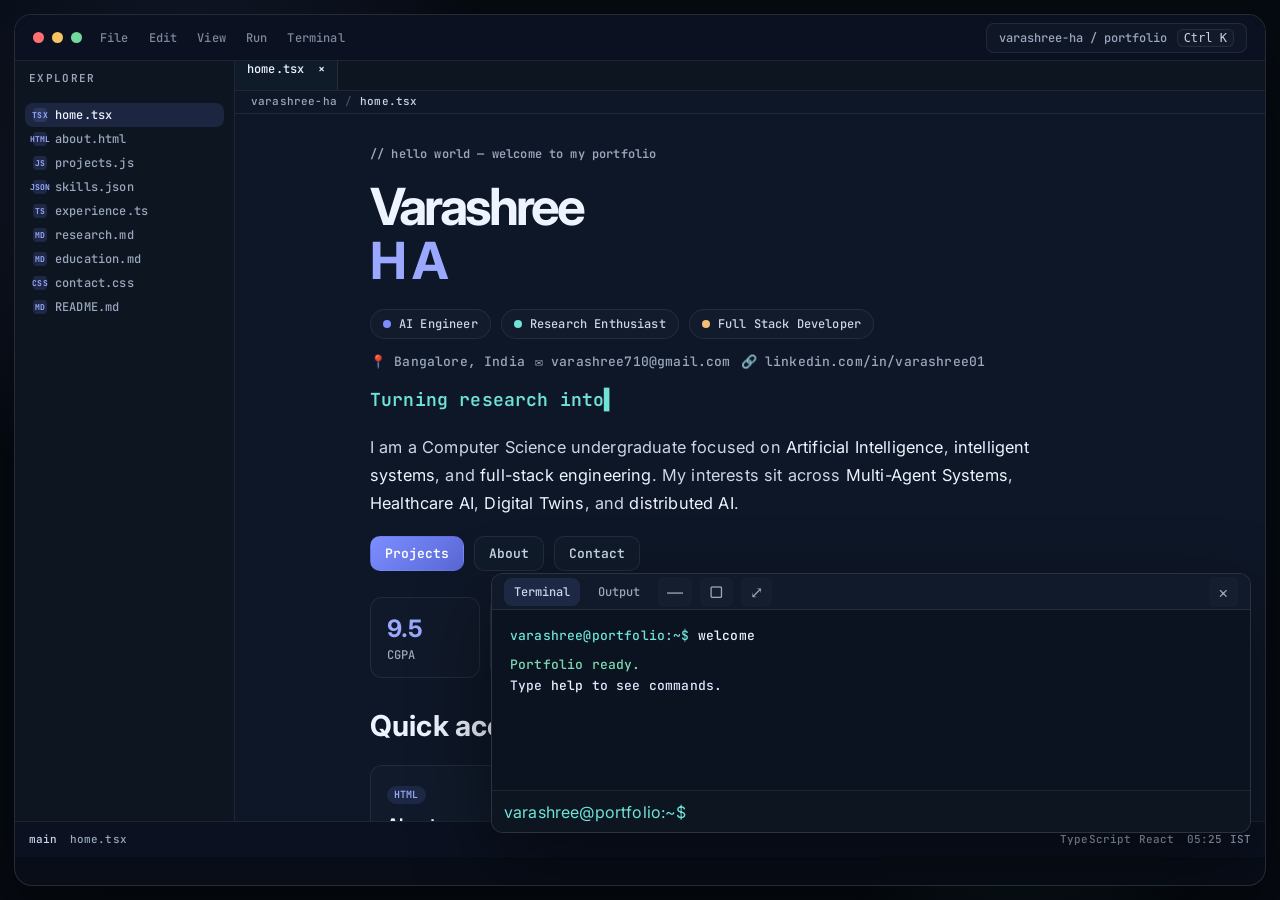
==== commit cb0b0d03: "Fix portfolio scrolling and terminal controls" ====
--- a/index.html
+++ b/index.html
@@ -1,134 +1,88 @@
 ﻿<!DOCTYPE html>
 <html lang="en">
 <head>
-<meta charset="UTF-8">
-<meta name="viewport" content="width=device-width, initial-scale=1.0, maximum-scale=1.0">
-<title>varashree-ha â€” workspace</title>
-<meta name="description" content="Varashree H A â€” AI Engineer, Research Enthusiast and Full Stack Developer. An IDE-inspired portfolio.">
-
-<link rel="preconnect" href="https://fonts.googleapis.com">
-<link rel="preconnect" href="https://fonts.gstatic.com" crossorigin>
-<link href="https://fonts.googleapis.com/css2?family=Space+Grotesk:wght@400..700&family=Inter:wght@300..600&family=JetBrains+Mono:wght@300..600&display=swap" rel="stylesheet">
-
-<link rel="stylesheet" href="style.css">
+  <meta charset="UTF-8" />
+  <meta name="viewport" content="width=device-width, initial-scale=1.0" />
+  <meta name="description" content="Varashree H A — AI Engineer, Research Enthusiast and Full Stack Developer." />
+  <title>Varashree H A — Workspace</title>
+  <link rel="preconnect" href="https://fonts.googleapis.com" />
+  <link rel="preconnect" href="https://fonts.gstatic.com" crossorigin />
+  <link href="https://fonts.googleapis.com/css2?family=Inter:wght@400;500;600;700;800&family=JetBrains+Mono:wght@400;500;600;700&display=swap" rel="stylesheet" />
+  <link rel="stylesheet" href="style.css" />
 </head>
 <body>
+  <div class="stars" aria-hidden="true"></div>
+  <div class="window">
+    <header class="topbar">
+      <div class="traffic">
+        <span class="dot red"></span>
+        <span class="dot amber"></span>
+        <span class="dot green"></span>
+      </div>
+      <div class="menu">
+        <span>File</span>
+        <span>Edit</span>
+        <span>View</span>
+        <span>Run</span>
+        <span>Terminal</span>
+      </div>
+      <button class="search" id="searchBtn" aria-label="Open command palette">
+        <span>varashree-ha / portfolio</span>
+        <kbd>Ctrl K</kbd>
+      </button>
+    </header>
 
-<div class="cosmic-layer"><canvas id="starfield"></canvas></div>
-<div class="nebula-field" aria-hidden="true"><div class="nebula n1"></div><div class="nebula n2"></div></div>
+    <div class="workspace">
+      <aside class="sidebar" id="sidebar">
+        <div class="side-title">Explorer</div>
+        <ul id="tree"></ul>
+      </aside>
 
-<div class="ide-shell">
-<div class="ide" id="ide">
+      <main class="main">
+        <div class="tabs" id="tabs"></div>
+        <div class="crumbs" id="crumbs"></div>
+        <article id="editor" class="editor"></article>
+      </main>
+    </div>
 
-  <!-- ============ TITLE BAR ============ -->
-  <div class="menurow">
-    <div class="tb-dots"><span class="tb-dot r"></span><span class="tb-dot y"></span><span class="tb-dot g"></span></div>
-    <button class="tb-menu-btn" id="menuBtn" aria-label="Toggle explorer">
-      <svg width="17" height="17" viewBox="0 0 24 24" fill="none" stroke="currentColor" stroke-width="1.8"><line x1="4" y1="7" x2="20" y2="7"/><line x1="4" y1="12" x2="20" y2="12"/><line x1="4" y1="17" x2="20" y2="17"/></svg>
-    </button>
-    <div class="menu-items">
-      <span>File</span><span>Edit</span><span>View</span><span>Go</span>
-      <span id="menuRun">Run</span><span id="menuTerminal">Terminal</span><span id="menuHelp">Help</span>
+    <div class="panel" id="panel">
+      <div class="panel-head">
+        <button class="panel-tab active" data-panel="terminal">Terminal</button>
+        <button class="panel-tab" data-panel="output">Output</button>
+        <button class="panel-action" data-panel-action="minimize" aria-label="Minimize terminal">—</button>
+        <button class="panel-action" data-panel-action="compact" aria-label="Shrink terminal">▢</button>
+        <button class="panel-action" data-panel-action="expand" aria-label="Expand terminal">⤢</button>
+        <button class="panel-close" id="closePanel" aria-label="Close terminal">×</button>
+      </div>
+      <div class="terminal" id="terminal"></div>
+      <div class="terminal-input-wrap">
+        <span class="prompt">varashree@portfolio:~$</span>
+        <input id="terminalInput" type="text" autocomplete="off" spellcheck="false" aria-label="Terminal command input" />
+      </div>
     </div>
+
+    <footer class="statusbar">
+      <div class="status-left">
+        <span>main</span>
+        <span id="statusFile">home.tsx</span>
+      </div>
+      <div class="status-right">
+        <span id="statusLang">TypeScript React</span>
+        <span id="statusClock">--:--</span>
+      </div>
+    </footer>
   </div>
-  <div class="titlebar">
-    <div class="tb-title"><span class="dot-live"></span>varashree-ha â€” workspace</div>
-    <button class="tb-search" id="tbSearch">
-      <svg width="13" height="13" viewBox="0 0 24 24" fill="none" stroke="currentColor" stroke-width="2"><circle cx="11" cy="11" r="7"/><line x1="21" y1="21" x2="16.65" y2="16.65"/></svg>
-      <span>varashree-ha : portfolio</span>
-      <kbd id="cpKbd">Ctrl K</kbd>
-    </button>
-    <div class="tb-actions">
-      <button class="tb-icon-btn" id="terminalToggleBtn" aria-label="Toggle terminal">
-        <svg width="16" height="16" viewBox="0 0 24 24" fill="none" stroke="currentColor" stroke-width="1.8"><rect x="3" y="4" width="18" height="16" rx="2"/><path d="M7 9l3 3-3 3M13 15h4"/></svg>
-      </button>
+
+  <div class="palette hidden" id="palette">
+    <div class="palette-panel">
+      <div class="palette-search">
+        <span>⌕</span>
+        <input id="paletteInput" type="text" placeholder="Search files or commands" autocomplete="off" spellcheck="false" />
+      </div>
+      <div id="paletteList"></div>
     </div>
   </div>
 
-  <div class="ide-body">
-    <!-- ============ ACTIVITY BAR ============ -->
-
-    <div class="activitybar">
-      <button class="ab-icon active" id="abExplorer" title="Explorer">
-        <svg width="19" height="19" viewBox="0 0 24 24" fill="none" stroke="currentColor" stroke-width="1.7"><path d="M4 4h6l2 2h8v12a2 2 0 0 1-2 2H4z"/></svg>
-      </button>
-      <button class="ab-icon" id="abSearch" title="Search (Ctrl K)">
-        <svg width="18" height="18" viewBox="0 0 24 24" fill="none" stroke="currentColor" stroke-width="1.7"><circle cx="11" cy="11" r="7"/><line x1="21" y1="21" x2="16.65" y2="16.65"/></svg>
-      </button>
-      <button class="ab-icon" id="abTerminal" title="Terminal (Ctrl J)">
-        <svg width="18" height="18" viewBox="0 0 24 24" fill="none" stroke="currentColor" stroke-width="1.7"><rect x="3" y="4" width="18" height="16" rx="2"/><path d="M7 9l3 3-3 3M13 15h4"/></svg>
-      </button>
-      <div class="ab-spacer"></div>
-      <button class="ab-icon" id="abContact" title="Contact">
-        <svg width="18" height="18" viewBox="0 0 24 24" fill="none" stroke="currentColor" stroke-width="1.7"><circle cx="12" cy="8" r="3.4"/><path d="M5 20c1.2-3.6 4-5.4 7-5.4s5.8 1.8 7 5.4"/></svg>
-      </button>
-    </div>
-
-    <!-- ============ SIDEBAR ============ -->
-    <div class="sidebar" id="sidebar">
-      <div class="sidebar-header"><span>Explorer</span></div>
-      <div class="sidebar-scroll">
-        <div class="workspace-name">
-          <svg width="14" height="14" viewBox="0 0 24 24" fill="none" stroke="currentColor" stroke-width="2"><path d="M12 2l3 6 6 1-4.5 4.5L18 20l-6-3-6 3 1.5-6.5L3 9l6-1z"/></svg>
-          VARASHREE-HA
-        </div>
-        <ul class="tree" id="tree"><!-- built by JS --></ul>
-      </div>
-    </div>
-
-    <!-- ============ MAIN ============ -->
-    <div class="main">
-      <div class="tabbar" id="tabbar"></div>
-      <div class="breadcrumb" id="breadcrumb"></div>
-      <div class="editor-scroll" id="editorScroll">
-        <div class="editor-content" id="editorContent"></div>
-      </div>
-
-      <!-- ============ PANEL ============ -->
-      <div class="panel" id="panel">
-        <div class="panel-tabs">
-          <button class="panel-tab" data-ptab="problems">Problems</button>
-          <button class="panel-tab" data-ptab="output">Output</button>
-          <button class="panel-tab active" data-ptab="terminal">Terminal</button>
-          <button class="panel-close" id="panelCloseBtn" aria-label="Close panel">
-            <svg width="14" height="14" viewBox="0 0 24 24" fill="none" stroke="currentColor" stroke-width="2"><line x1="5" y1="5" x2="19" y2="19"/><line x1="19" y1="5" x2="5" y2="19"/></svg>
-          </button>
-        </div>
-        <div class="panel-body" id="panelBody"></div>
-      </div>
-    </div>
-  </div>
-
-  <!-- ============ STATUS BAR ============ -->
-  <div class="statusbar">
-    <div class="sb-left">
-      <span class="sb-item"><svg viewBox="0 0 24 24" fill="none" stroke="currentColor" stroke-width="2.2"><path d="M6 3v12M6 15a3 3 0 1 0 0 6 3 3 0 0 0 0-6zM18 9a3 3 0 1 0 0-6 3 3 0 0 0 0 6zM18 9v3a4 4 0 0 1-4 4H6"/></svg> main</span>
-      <span class="sb-item hide-mobile">0 <svg viewBox="0 0 24 24" fill="none" stroke="currentColor" stroke-width="2.2"><path d="M12 9v4M12 17h.01"/><circle cx="12" cy="12" r="9"/></svg></span>
-      <span class="sb-item hide-mobile" id="sbFile">home.tsx</span>
-    </div>
-    <div class="sb-right">
-      <span class="sb-item hide-mobile" id="sbLang">TypeScript React</span>
-      <span class="sb-item hide-mobile">UTF-8</span>
-      <span class="sb-item">Bengaluru, IN</span>
-      <span class="sb-item" id="sbClock">--:--:--</span>
-    </div>
-  </div>
-
-</div>
-</div>
-
-<!-- ============ COMMAND PALETTE ============ -->
-<div class="cp-overlay" id="cpOverlay">
-  <div class="cp-panel">
-    <div class="cp-input-row">
-      <svg width="15" height="15" viewBox="0 0 24 24" fill="none" stroke="currentColor" stroke-width="2"><circle cx="11" cy="11" r="7"/><line x1="21" y1="21" x2="16.65" y2="16.65"/></svg>
-      <input class="cp-input" id="cpInput" type="text" placeholder="Search files or type a commandâ€¦" autocomplete="off" spellcheck="false">
-    </div>
-    <div class="cp-list" id="cpList"></div>
-  </div>
-</div>
-
-<script src="script.js"></script>
+  <script src="script.js"></script>
 </body>
 </html>
-
--- a/style.css
+++ b/style.css
@@ -1,579 +1,486 @@
-﻿
-/* ============================================================
-   TOKENS
-   ============================================================ */
-:root{
-  --void:#06070b;
-  --surface-0:#0b0c12;
-  --surface-1:#0d0f16;
-  --surface-2:#10121a;
-  --surface-3:#171a24;
-  --surface-4:#1d2130;
-  --line: rgba(237,238,242,0.07);
-  --line-strong: rgba(237,238,242,0.15);
-  --paper:#e9eaef;
-  --paper-dim:#c7c9d4;
-  --mist:#868ba0;
-  --mist-dim:#565b6c;
-  --signal:#7c6ff0;
-  --signal-soft: rgba(124,111,240,0.13);
-  --signal-bright:#9b8fff;
-  --teal:#5fd4c9;
-  --teal-soft: rgba(95,212,201,0.12);
-  --amber:#f2a65a;
-  --amber-soft: rgba(242,166,90,0.12);
-  --green:#74c69d;
-  --rose:#e0879b;
-
-  --font-display:'Space Grotesk', sans-serif;
-  --font-body:'Inter', sans-serif;
-  --font-mono:'JetBrains Mono', monospace;
-
-  --ease: cubic-bezier(0.16,1,0.3,1);
-  --ease-soft: cubic-bezier(0.4,0,0.2,1);
-}
-
-*{ margin:0; padding:0; box-sizing:border-box; }
-html,body{ height:100%; overscroll-behavior:none; }
-body{
-  background:var(--void); color:var(--paper); font-family:var(--font-body);
-  -webkit-font-smoothing:antialiased; overflow:hidden;
-}
-::selection{ background:var(--signal); color:#fff; }
-button{ font-family:inherit; background:none; border:none; color:inherit; cursor:pointer; }
-input{ font-family:inherit; background:none; border:none; color:inherit; }
-input:focus{ outline:none; }
-a{ color:inherit; }
-svg{ display:block; flex-shrink:0; }
-ul{ list-style:none; }
-
-::-webkit-scrollbar{ width:9px; height:9px; }
-::-webkit-scrollbar-track{ background:transparent; }
-::-webkit-scrollbar-thumb{ background:var(--surface-4); border-radius:10px; }
-::-webkit-scrollbar-thumb:hover{ background:#262b3c; }
-
-:focus-visible{ outline:2px solid var(--signal-bright); outline-offset:2px; border-radius:3px; }
-
-@media (prefers-reduced-motion: reduce){
-  *{ animation-duration:0.01ms !important; transition-duration:0.01ms !important; }
-}
-
-/* ============================================================
-   COSMIC BACKDROP (page-level, behind the floating IDE window)
-   ============================================================ */
-.cosmic-layer{ position:fixed; inset:0; z-index:0; pointer-events:none; }
-#starfield{ width:100%; height:100%; display:block; }
-.nebula-field{ position:fixed; inset:0; z-index:0; overflow:hidden; pointer-events:none; }
-.nebula{ position:absolute; border-radius:50%; filter:blur(90px); mix-blend-mode:screen; }
-.nebula.n1{ width:50vw; height:50vw; top:-16%; left:-10%; background:radial-gradient(circle, rgba(124,111,240,0.14), transparent 70%); animation:driftA 100s ease-in-out infinite; }
-.nebula.n2{ width:42vw; height:42vw; bottom:-16%; right:-8%; background:radial-gradient(circle, rgba(95,212,201,0.09), transparent 70%); animation:driftB 120s ease-in-out infinite; }
-@keyframes driftA{ 0%,100%{ transform:translate(0,0); } 50%{ transform:translate(3%,4%); } }
-@keyframes driftB{ 0%,100%{ transform:translate(0,0); } 50%{ transform:translate(-3%,-3%); } }
-@media (prefers-reduced-motion: reduce){ .nebula{ animation:none !important; } }
-
-/* ============================================================
-   SHELL â€” the floating IDE window
-   ============================================================ */
-.ide-shell{
-  position:relative; z-index:1; width:100vw; height:100vh; height:100svh;
-  display:flex; align-items:center; justify-content:center;
-  padding:clamp(0px, 2.2vw, 22px);
-}
-.ide{
-  width:100%; height:100%; max-width:1680px; max-height:1000px;
-  background:var(--surface-0); border:1px solid var(--line-strong);
-  border-radius:14px; overflow:hidden; display:flex; flex-direction:column;
-  box-shadow:0 40px 120px -30px rgba(0,0,0,0.7), 0 0 0 1px rgba(255,255,255,0.02);
-}
-
-/* ============================================================
-   TITLE BAR / MENU BAR
-   ============================================================ */
-.menurow{
-  height:34px; flex-shrink:0; display:flex; align-items:center; gap:20px;
-  padding:0 14px; border-bottom:1px solid var(--line); background:var(--surface-0);
-}
-.tb-dots{ display:flex; gap:8px; flex-shrink:0; }
-.tb-dot{ width:11px; height:11px; border-radius:50%; }
-.tb-dot.r{ background:#5a4a4f; }
-.tb-dot.y{ background:#5a5240; }
-.tb-dot.g{ background:#3d5a4d; }
-.tb-menu-btn{
-  display:none; width:26px; height:26px; align-items:center; justify-content:center;
-  border-radius:6px; color:var(--mist); flex-shrink:0;
-}
-.tb-menu-btn:hover{ background:var(--surface-3); color:var(--paper); }
-.menu-items{
-  display:flex; align-items:center; gap:18px; font-family:var(--font-mono); font-size:12px;
-  color:var(--mist-dim);
-}
-.menu-items span{ cursor:default; transition:color 0.2s; padding:3px 2px; }
-.menu-items span:hover{ color:var(--paper-dim); }
-.menu-items #menuRun, .menu-items #menuTerminal, .menu-items #menuHelp{ cursor:pointer; }
-
-.titlebar{
-  height:40px; flex-shrink:0; display:flex; align-items:center; gap:16px;
-  padding:0 14px; border-bottom:1px solid var(--line);
-  background:var(--surface-0);
-}
-.tb-title{
-  font-family:var(--font-mono); font-size:12px; color:var(--mist);
-  display:flex; align-items:center; gap:8px; flex-shrink:0;
-}
-.tb-title .dot-live{ width:6px; height:6px; border-radius:50%; background:var(--teal); box-shadow:0 0 8px 2px var(--teal-soft); }
-.tb-search{
-  flex:1; max-width:420px; margin:0 auto; height:27px; border-radius:7px;
-  background:var(--surface-2); border:1px solid var(--line);
-  display:flex; align-items:center; gap:8px; padding:0 10px; color:var(--mist-dim);
-  font-family:var(--font-mono); font-size:12px; transition:border-color 0.25s, background 0.25s;
-}
-.tb-search:hover{ border-color:var(--line-strong); background:var(--surface-3); }
-.tb-search kbd{
-  margin-left:auto; font-family:var(--font-mono); font-size:10.5px; color:var(--mist-dim);
-  border:1px solid var(--line-strong); border-radius:4px; padding:1px 5px;
-}
-.tb-actions{ display:flex; align-items:center; gap:4px; flex-shrink:0; }
-.tb-icon-btn{
-  width:30px; height:30px; display:flex; align-items:center; justify-content:center;
-  border-radius:7px; color:var(--mist); transition:background 0.2s, color 0.2s;
-}
-.tb-icon-btn:hover{ background:var(--surface-3); color:var(--paper); }
-
-/* ============================================================
-   BODY GRID â€” activity bar | sidebar | main
-   ============================================================ */
-.ide-body{ flex:1; min-height:0; display:flex; overflow:hidden; }
-
-.activitybar{
-  width:50px; flex-shrink:0; background:var(--surface-0); border-right:1px solid var(--line);
-  display:flex; flex-direction:column; align-items:center; padding:10px 0; gap:2px;
-}
-.ab-icon{
-  width:38px; height:38px; display:flex; align-items:center; justify-content:center;
-  border-radius:9px; color:var(--mist-dim); position:relative; transition:color 0.2s, background 0.2s;
-}
-.ab-icon:hover{ color:var(--paper-dim); }
-.ab-icon.active{ color:var(--paper); background:var(--surface-3); }
-.ab-icon.active::before{
-  content:''; position:absolute; left:-10px; top:7px; bottom:7px; width:2.5px; border-radius:2px;
-  background:var(--signal-bright);
-}
-.ab-spacer{ flex:1; }
-
-.sidebar{
-  width:250px; flex-shrink:0; background:var(--surface-1); border-right:1px solid var(--line);
-  display:flex; flex-direction:column; overflow:hidden;
-  transition:width 0.28s var(--ease-soft), opacity 0.2s, margin 0.28s var(--ease-soft);
-}
-.sidebar.collapsed{ width:0; opacity:0; border-right-color:transparent; margin-left:-1px; }
-.sidebar-header{
-  height:36px; flex-shrink:0; display:flex; align-items:center; justify-content:space-between;
-  padding:0 14px; font-family:var(--font-mono); font-size:10.5px; letter-spacing:0.08em;
-  color:var(--mist-dim); text-transform:uppercase;
-}
-.sidebar-scroll{ flex:1; overflow-y:auto; padding:2px 8px 16px; }
-
-.workspace-name{
-  font-family:var(--font-mono); font-size:12.5px; color:var(--paper-dim); padding:6px 8px 10px;
-  display:flex; align-items:center; gap:7px;
-}
-.workspace-name svg{ color:var(--signal-bright); }
-
-.tree-row{
-  display:flex; align-items:center; gap:6px; height:29px; padding:0 8px; border-radius:6px;
-  font-family:var(--font-mono); font-size:12.8px; color:var(--mist); cursor:pointer;
-  transition:background 0.15s, color 0.15s; user-select:none;
-}
-.tree-row:hover{ background:var(--surface-3); color:var(--paper-dim); }
-.tree-row.file.active{ background:var(--signal-soft); color:var(--paper); }
-.tree-row .chev{ color:var(--mist-dim); transition:transform 0.2s var(--ease-soft); flex-shrink:0; }
-.tree-folder.collapsed > .tree-row .chev{ transform:rotate(-90deg); }
-.tree-folder.collapsed > .tree-children{ display:none; }
-.tree-children{ padding-left:15px; border-left:1px solid var(--line); margin-left:14px; }
-.tree-row .name{ overflow:hidden; text-overflow:ellipsis; white-space:nowrap; }
-.badge{
-  width:16px; height:16px; border-radius:4px; flex-shrink:0; display:flex; align-items:center;
-  justify-content:center; font-size:8.5px; font-weight:700; font-family:var(--font-mono);
-}
-.badge.md{ background:rgba(124,111,240,0.16); color:var(--signal-bright); }
-.badge.ts{ background:rgba(95,212,201,0.16); color:var(--teal); }
-.badge.json{ background:rgba(242,166,90,0.16); color:var(--amber); }
-.badge.tsx{ background:rgba(95,212,201,0.16); color:var(--teal); }
-.badge.html{ background:rgba(224,135,155,0.18); color:var(--rose); }
-.badge.js{ background:rgba(242,166,90,0.18); color:#e8c15a; }
-.badge.css{ background:rgba(124,111,240,0.16); color:#8fbfff; }
-.tree-row .folder-icon{ color:var(--mist-dim); flex-shrink:0; }
-
-/* ============================================================
-   MAIN â€” tabs / breadcrumb / editor / panel
-   ============================================================ */
-.main{ flex:1; min-width:0; display:flex; flex-direction:column; overflow:hidden; background:var(--surface-2); }
-
-.tabbar{
-  height:38px; flex-shrink:0; display:flex; align-items:stretch; overflow-x:auto; overflow-y:hidden;
-  background:var(--surface-1); border-bottom:1px solid var(--line); scrollbar-width:thin;
-}
-.tab{
-  display:flex; align-items:center; gap:7px; padding:0 10px 0 12px; height:100%;
-  border-right:1px solid var(--line); font-family:var(--font-mono); font-size:12.3px;
-  color:var(--mist); white-space:nowrap; cursor:pointer; position:relative; flex-shrink:0;
-  transition:background 0.15s, color 0.15s;
-}
-.tab:hover{ color:var(--paper-dim); }
-.tab.active{ background:var(--surface-2); color:var(--paper); }
-.tab.active::after{ content:''; position:absolute; left:0; right:0; top:0; height:2px; background:var(--signal-bright); }
-.tab .badge{ width:14px; height:14px; font-size:7.5px; }
-.tab-close{
-  width:18px; height:18px; display:flex; align-items:center; justify-content:center; border-radius:5px;
-  color:var(--mist-dim); opacity:0; transition:opacity 0.15s, background 0.15s, color 0.15s;
-}
-.tab:hover .tab-close, .tab.active .tab-close{ opacity:1; }
-.tab-close:hover{ background:var(--surface-4); color:var(--paper); }
-
-.breadcrumb{
-  height:30px; flex-shrink:0; display:flex; align-items:center; gap:6px; padding:0 18px;
-  font-family:var(--font-mono); font-size:11.5px; color:var(--mist-dim); border-bottom:1px solid var(--line);
-}
-.breadcrumb .crumb.current{ color:var(--mist); }
-.breadcrumb .sep{ color:var(--mist-dim); opacity:0.5; }
-
-.editor-scroll{ flex:1; overflow-y:auto; }
-.editor-content{
-  max-width:760px; margin:0 auto; padding:52px 34px 90px;
-  opacity:0; transform:translateY(8px); transition:opacity 0.32s var(--ease-soft), transform 0.32s var(--ease-soft);
-}
-.editor-content.in{ opacity:1; transform:translateY(0); }
-
-/* --- Markdown preview typography --- */
-.md .eyebrow{ font-family:var(--font-mono); font-size:12px; color:var(--mist-dim); letter-spacing:0.06em; margin-bottom:14px; }
-.md h1{ font-family:var(--font-display); font-weight:600; font-size:clamp(32px,4vw,46px); letter-spacing:-0.02em; line-height:1.08; }
-.md h2{ font-family:var(--font-display); font-weight:600; font-size:26px; letter-spacing:-0.01em; margin-bottom:18px; }
-.md h3{ font-family:var(--font-display); font-weight:500; font-size:18px; letter-spacing:-0.005em; margin-bottom:8px; color:var(--paper); }
-.md p{ color:var(--mist); font-size:15.5px; line-height:1.75; margin-top:14px; max-width:60ch; }
-.md .role-row{ margin-top:16px; display:flex; flex-wrap:wrap; gap:8px 10px; align-items:center; }
-.md .role-pill{
-  font-family:var(--font-mono); font-size:12.5px; color:var(--paper-dim); background:var(--surface-3);
-  border:1px solid var(--line); padding:6px 12px; border-radius:100px;
-  display:inline-flex; align-items:center; gap:7px;
-}
-.md .role-pill .dot{ width:6px; height:6px; border-radius:50%; flex-shrink:0; }
-.md .role-pill.open{ border-color:rgba(155,143,255,0.4); color:var(--signal-bright); }
-.md .loc-line{
-  margin-top:14px; display:flex; align-items:center; gap:7px; font-family:var(--font-mono);
-  font-size:12.5px; color:var(--mist);
-}
-.md .loc-line svg{ color:var(--teal); }
-.md .typing-line{
-  margin-top:22px; font-family:var(--font-mono); font-size:16px; color:var(--paper-dim);
-}
-.md .typing-line .cursor{ display:inline-block; width:8px; height:16px; background:var(--signal-bright); margin-left:2px; vertical-align:-3px; animation:blink 1s step-end infinite; }
-@keyframes blink{ 50%{ opacity:0; } }
-.md .cta-row{ margin-top:34px; display:flex; flex-wrap:wrap; gap:12px; }
-.btn-solid{
-  font-family:var(--font-mono); font-size:13px; background:var(--signal); color:#fff;
-  padding:11px 20px; border-radius:8px; display:inline-flex; align-items:center; gap:8px;
-  transition:background 0.2s, transform 0.2s;
-}
-.btn-solid:hover{ background:var(--signal-bright); transform:translateY(-1px); }
-.btn-line{
-  font-family:var(--font-mono); font-size:13px; color:var(--paper-dim); border:1px solid var(--line-strong);
-  padding:11px 20px; border-radius:8px; display:inline-flex; align-items:center; gap:8px;
-  transition:border-color 0.2s, background 0.2s, transform 0.2s;
-}
-.btn-line:hover{ border-color:var(--signal-bright); background:var(--signal-soft); transform:translateY(-1px); }
-.stats-row{ margin-top:44px; display:grid; grid-template-columns:repeat(4,1fr); gap:1px; background:var(--line); border:1px solid var(--line); border-radius:10px; overflow:hidden; }
-.stat-box{ background:var(--surface-1); padding:20px 14px; text-align:center; }
-.stat-box .sv{ font-family:var(--font-display); font-size:26px; font-weight:600; }
-.stat-box .sl{ margin-top:6px; font-family:var(--font-mono); font-size:10.5px; letter-spacing:0.08em; text-transform:uppercase; color:var(--mist-dim); }
-.social-row{ margin-top:20px; display:flex; flex-wrap:wrap; gap:9px; }
-.social-pill{
-  display:inline-flex; align-items:center; gap:8px; font-family:var(--font-mono); font-size:12.5px;
-  color:var(--paper-dim); border:1px solid var(--line); padding:8px 14px; border-radius:8px;
-  transition:border-color 0.2s, background 0.2s, transform 0.2s;
-}
-.social-pill:hover{ border-color:var(--line-strong); background:var(--surface-3); transform:translateY(-1px); }
-.md .section-gap{ margin-top:46px; }
-.md .quick-grid{ margin-top:18px; display:grid; grid-template-columns:1fr 1fr; gap:10px; }
-.quick-card{
-  border:1px solid var(--line); border-radius:10px; padding:16px 16px; background:var(--surface-1);
-  cursor:pointer; transition:border-color 0.25s, background 0.25s, transform 0.25s var(--ease-soft);
-  display:flex; flex-direction:column; gap:4px;
-}
-.quick-card:hover{ border-color:rgba(155,143,255,0.32); background:var(--surface-3); transform:translateY(-2px); }
-.quick-card .qc-top{ display:flex; align-items:center; justify-content:space-between; }
-.quick-card .qc-title{ font-family:var(--font-mono); font-size:13px; color:var(--paper-dim); }
-.quick-card svg{ color:var(--mist-dim); transition:transform 0.25s var(--ease-soft), color 0.25s; }
-.quick-card:hover svg{ transform:translate(2px,-2px); color:var(--signal-bright); }
-.quick-card .qc-desc{ font-size:12.5px; color:var(--mist-dim); line-height:1.5; }
-.md .tip{
-  margin-top:40px; font-family:var(--font-mono); font-size:12px; color:var(--mist-dim);
-  border-left:2px solid var(--line-strong); padding:10px 0 10px 14px; line-height:1.7;
-}
-.md .tip b{ color:var(--paper-dim); font-weight:500; }
-.md .pill-list{ margin-top:16px; display:flex; flex-wrap:wrap; gap:9px; }
-.md .pill{
-  font-family:var(--font-mono); font-size:12.5px; color:var(--mist); border:1px solid var(--line);
-  padding:7px 14px; border-radius:100px; transition:border-color 0.25s, color 0.25s;
-}
-.md .pill:hover{ border-color:var(--signal-bright); color:var(--paper); }
-.md .interest-block{ margin-top:34px; padding-top:26px; border-top:1px solid var(--line); }
-.md .interest-block:first-of-type{ border-top:none; margin-top:24px; padding-top:0; }
-.md .r-index{ font-family:var(--font-mono); font-size:11px; color:var(--mist-dim); margin-bottom:6px; }
-
-.meta-box{
-  border:1px solid var(--line); border-radius:10px; background:var(--surface-1); padding:16px 18px;
-  margin-bottom:8px; display:flex; flex-direction:column; gap:8px;
-}
-.meta-row{ display:flex; gap:10px; font-family:var(--font-mono); font-size:12.8px; }
-.meta-key{ color:var(--mist-dim); min-width:88px; }
-.meta-val{ color:var(--paper-dim); }
-.meta-val.accent{ color:var(--signal-bright); }
-.meta-val.mail{ text-decoration:underline; text-decoration-color:var(--line-strong); text-underline-offset:3px; }
-.meta-val.mail:hover{ color:var(--signal-bright); text-decoration-color:var(--signal-bright); }
-.stack-row{ margin-top:22px; display:flex; flex-wrap:wrap; gap:8px; }
-.stack-chip{
-  font-family:var(--font-mono); font-size:12px; color:var(--mist); border:1px solid var(--line);
-  padding:6px 12px; border-radius:7px; background:var(--surface-1);
-}
-
-/* --- Skills: category + progress bars --- */
-.skills-grid{ margin-top:8px; display:grid; grid-template-columns:1fr 1fr; gap:40px 56px; }
-.skill-cat-title{
-  font-family:var(--font-mono); font-size:12px; letter-spacing:0.1em; color:var(--mist-dim);
-  text-transform:uppercase; margin-bottom:20px; padding-bottom:10px; border-bottom:1px solid var(--line);
-}
-.skill-row{ margin-bottom:16px; }
-.skill-row:last-child{ margin-bottom:0; }
-.skill-row-top{ display:flex; justify-content:space-between; font-family:var(--font-mono); font-size:12.8px; margin-bottom:7px; }
-.skill-row-top .sk-name{ color:var(--paper-dim); }
-.skill-row-top .sk-pct{ font-weight:600; }
-.skill-bar-track{ height:5px; border-radius:4px; background:var(--surface-3); overflow:hidden; }
-.skill-bar-fill{ height:100%; border-radius:4px; width:0%; transition:width 1.1s var(--ease-soft); }
-.skills-note{ margin-top:34px; font-family:var(--font-mono); font-size:11.5px; color:var(--mist-dim); border-left:2px solid var(--line-strong); padding:8px 0 8px 12px; }
-
-/* --- About: focus grid + education --- */
-.intro-box{
-  border:1px solid var(--line); border-radius:10px; background:var(--surface-1); padding:22px 24px;
-  margin-top:20px;
-}
-.intro-box p{ margin-top:0; }
-.focus-title{
-  font-family:var(--font-mono); font-size:12px; letter-spacing:0.1em; color:var(--teal);
-  text-transform:uppercase; margin-top:34px; margin-bottom:16px;
-}
-.focus-grid{ display:grid; grid-template-columns:1fr 1fr; gap:12px 30px; }
-.focus-item{ display:flex; gap:10px; font-size:14px; color:var(--mist); line-height:1.5; }
-.focus-item .fi-icon{ flex-shrink:0; }
-.edu-title{
-  font-family:var(--font-mono); font-size:12px; letter-spacing:0.1em; color:var(--amber);
-  text-transform:uppercase; margin-top:38px; margin-bottom:16px;
-}
-.edu-card{ border:1px solid var(--line); border-radius:10px; background:var(--surface-1); padding:20px 22px; }
-.edu-card-top{ display:flex; align-items:baseline; justify-content:space-between; gap:12px; flex-wrap:wrap; }
-.edu-card-top h3{ display:flex; align-items:center; gap:9px; }
-.edu-cgpa{ font-family:var(--font-mono); font-size:12.5px; color:var(--signal-bright); }
-.edu-sub{ font-family:var(--font-mono); font-size:12.5px; color:var(--mist-dim); margin-top:4px; }
-
-/* --- Projects: card grid --- */
-.project-grid{ margin-top:6px; display:grid; grid-template-columns:1fr 1fr; gap:16px; }
-.proj-card{
-  border:1px solid var(--line); border-radius:12px; background:var(--surface-1); padding:22px 22px 24px;
-  transition:border-color 0.3s, transform 0.3s var(--ease-soft), box-shadow 0.3s;
-}
-.proj-card:hover{ border-color:rgba(155,143,255,0.28); transform:translateY(-3px); box-shadow:0 20px 40px -20px rgba(124,111,240,0.25); }
-.proj-card-top{ display:flex; align-items:flex-start; justify-content:space-between; gap:10px; }
-.proj-icon{ font-size:22px; line-height:1; }
-.proj-badge{
-  font-family:var(--font-mono); font-size:11px; color:var(--mist); border:1px solid var(--line);
-  padding:5px 10px; border-radius:100px; display:flex; align-items:center; gap:5px; white-space:nowrap;
-}
-.proj-tags{ margin-top:16px; font-family:var(--font-mono); font-size:11px; letter-spacing:0.05em; display:flex; gap:8px; flex-wrap:wrap; }
-.proj-tags span{ padding:2px 0; }
-.proj-card h3{ margin-top:12px; font-family:var(--font-display); font-size:19px; font-weight:600; letter-spacing:-0.01em; line-height:1.3; }
-.proj-card p{ margin-top:10px; font-size:13.6px; color:var(--mist); line-height:1.65; }
-.proj-stack{ margin-top:16px; display:flex; flex-wrap:wrap; gap:7px; }
-.proj-stack span{
-  font-family:var(--font-mono); font-size:11px; color:var(--mist); background:var(--surface-2);
-  border:1px solid var(--line); padding:4px 9px; border-radius:6px;
-}
-
-/* --- Experience: timeline --- */
-.tl{ margin-top:8px; }
-.tl-item{ position:relative; padding-left:30px; padding-bottom:36px; border-left:1px solid var(--line); }
-.tl-item:last-child{ padding-bottom:0; border-color:transparent; }
-.tl-dot{
-  position:absolute; left:-7px; top:3px; width:13px; height:13px; border-radius:50%;
-  background:var(--surface-2); border:2px solid var(--mist-dim);
-}
-.tl-item.current .tl-dot{ border-color:var(--signal-bright); box-shadow:0 0 0 4px rgba(124,111,240,0.14); }
-.tl-item.current .tl-dot::after{ content:''; position:absolute; inset:2.5px; border-radius:50%; background:var(--signal-bright); }
-.tl-date{ font-family:var(--font-mono); font-size:12px; color:var(--mist-dim); margin-bottom:8px; }
-.tl-item h3{ font-family:var(--font-display); font-size:22px; font-weight:600; letter-spacing:-0.01em; }
-.tl-role{ font-family:var(--font-mono); font-size:12.5px; color:var(--signal-bright); margin-top:5px; }
-.tl-desc{ margin-top:14px; color:var(--mist); font-size:14.5px; line-height:1.75; max-width:60ch; }
-
-/* --- Contact: find-me cards + fake form --- */
-.contact-grid{ margin-top:10px; display:grid; grid-template-columns:1fr 1fr; gap:44px; }
-.cg-title{ font-family:var(--font-mono); font-size:12px; letter-spacing:0.1em; color:var(--mist-dim); text-transform:uppercase; margin-bottom:16px; }
-.find-card{
-  display:flex; align-items:center; gap:12px; border:1px solid var(--line); border-radius:9px;
-  padding:13px 15px; margin-bottom:10px; transition:border-color 0.25s, background 0.25s;
-}
-.find-card:hover{ border-color:var(--line-strong); background:var(--surface-3); }
-.find-icon{
-  width:34px; height:34px; border-radius:8px; background:var(--surface-3); display:flex; align-items:center;
-  justify-content:center; flex-shrink:0; color:var(--paper-dim);
-}
-.find-label{ font-family:var(--font-mono); font-size:10.5px; letter-spacing:0.08em; color:var(--mist-dim); }
-.find-value{ font-family:var(--font-mono); font-size:13px; color:var(--paper-dim); margin-top:2px; }
-.fake-field{ margin-bottom:16px; }
-.fake-field label{ display:block; font-family:var(--font-mono); font-size:11.5px; color:var(--mist-dim); margin-bottom:7px; }
-.fake-input, .fake-textarea{
-  width:100%; border:1px solid var(--line); border-radius:8px; background:var(--surface-1);
-  color:var(--paper-dim); font-family:var(--font-mono); font-size:13px; padding:10px 12px;
-  transition:border-color 0.2s;
-}
-.fake-input:focus, .fake-textarea:focus{ outline:none; border-color:var(--signal-bright); }
-.fake-textarea{ resize:vertical; min-height:90px; }
-.send-btn{
-  width:100%; background:var(--signal); color:#fff; font-family:var(--font-mono); font-size:13px;
-  padding:12px; border-radius:8px; margin-top:6px; transition:background 0.2s, transform 0.2s;
-}
-.send-btn:hover{ background:var(--signal-bright); }
-.send-btn:active{ transform:scale(0.98); }
-.contact-note{ margin-top:12px; font-family:var(--font-mono); font-size:11px; color:var(--mist-dim); }
-
-@media (max-width:760px){
-  .skills-grid, .focus-grid, .project-grid, .contact-grid{ grid-template-columns:1fr; }
-}
-
-/* --- Code / JSON view --- */
-.code-block{ font-family:var(--font-mono); font-size:13.3px; line-height:1.85; }
-.code-line{ display:flex; }
-.ln{ width:34px; flex-shrink:0; text-align:right; padding-right:16px; color:#3a3f52; user-select:none; }
-.code{ white-space:pre-wrap; word-break:break-word; color:var(--paper-dim); }
-.tok-k{ color:var(--teal); }
-.tok-s{ color:var(--amber); }
-.tok-c{ color:var(--mist-dim); font-style:italic; }
-.tok-p{ color:var(--signal-bright); }
-.tok-f{ color:#8fd4ff; }
-.tok-n{ color:var(--rose); }
-.code-block .cs-title{
-  font-family:var(--font-body); margin:-16px 0 26px; padding-bottom:18px; border-bottom:1px solid var(--line);
-}
-.code-block .cs-title h2{ font-family:var(--font-display); font-size:23px; font-weight:600; letter-spacing:-0.01em; color:var(--paper); }
-.code-block .cs-title .cs-role{ margin-top:6px; font-family:var(--font-mono); font-size:12.5px; color:var(--signal-bright); }
-
-.empty-state{
-  flex:1; display:flex; flex-direction:column; align-items:center; justify-content:center; gap:16px;
-  color:var(--mist-dim); font-family:var(--font-mono); font-size:13px;
-}
-.empty-state svg{ color:var(--mist-dim); opacity:0.5; }
-.empty-state button{
-  border:1px solid var(--line-strong); padding:9px 18px; border-radius:8px; color:var(--paper-dim);
-  transition:border-color 0.2s, background 0.2s;
-}
-.empty-state button:hover{ border-color:var(--signal-bright); background:var(--signal-soft); }
-
-/* ============================================================
-   PANEL (Problems / Output / Terminal)
-   ============================================================ */
-.panel{
-  flex-shrink:0; height:232px; border-top:1px solid var(--line); background:var(--surface-1);
-  display:flex; flex-direction:column; overflow:hidden;
-  transition:height 0.26s var(--ease-soft), border-color 0.26s;
-}
-.panel.hidden{ height:0; border-top-color:transparent; }
-.panel-tabs{
-  height:32px; flex-shrink:0; display:flex; align-items:center; gap:2px; padding:0 10px;
-  border-bottom:1px solid var(--line);
-}
-.panel-tab{
-  font-family:var(--font-mono); font-size:11.5px; letter-spacing:0.03em; color:var(--mist-dim);
-  padding:0 10px; height:100%; display:flex; align-items:center; text-transform:uppercase;
-  border-bottom:2px solid transparent; transition:color 0.2s, border-color 0.2s;
-}
-.panel-tab:hover{ color:var(--mist); }
-.panel-tab.active{ color:var(--paper-dim); border-color:var(--signal-bright); }
-.panel-close{ margin-left:auto; width:24px; height:24px; display:flex; align-items:center; justify-content:center; border-radius:6px; color:var(--mist-dim); }
-.panel-close:hover{ background:var(--surface-3); color:var(--paper); }
-.panel-body{ flex:1; min-height:0; overflow-y:auto; padding:12px 18px; }
-.panel-static{ font-family:var(--font-mono); font-size:12.8px; color:var(--mist-dim); line-height:1.9; }
-.panel-static .ok{ color:var(--green); }
-
-.terminal{ font-family:var(--font-mono); font-size:12.8px; line-height:1.85; }
-.term-line{ display:flex; gap:8px; flex-wrap:wrap; }
-.term-prompt{ color:var(--teal); flex-shrink:0; }
-.term-cmd{ color:var(--paper-dim); }
-.term-output{ color:var(--mist); white-space:pre-wrap; margin:2px 0 10px; }
-.term-output .h{ color:var(--signal-bright); }
-.term-output .a{ color:var(--amber); }
-.term-output .t{ color:var(--teal); }
-.term-output .err{ color:var(--rose); }
-.term-input-row{ display:flex; align-items:center; gap:8px; margin-top:4px; }
-.term-input{ flex:1; color:var(--paper); font-family:var(--font-mono); font-size:12.8px; }
-.term-input::placeholder{ color:var(--mist-dim); }
-
-/* ============================================================
-   STATUS BAR
-   ============================================================ */
-.statusbar{
-  height:26px; flex-shrink:0; background:var(--signal); background:linear-gradient(90deg, #4a3fb0, #453cae);
-  display:flex; align-items:center; justify-content:space-between; padding:0 12px;
-  font-family:var(--font-mono); font-size:11px; color:rgba(255,255,255,0.92);
-}
-.sb-left, .sb-right{ display:flex; align-items:center; gap:16px; height:100%; }
-.sb-item{ display:flex; align-items:center; gap:5px; opacity:0.92; }
-.sb-item svg{ width:12px; height:12px; }
-.sb-sep{ opacity:0.35; }
-
-/* ============================================================
-   COMMAND PALETTE
-   ============================================================ */
-.cp-overlay{
-  position:fixed; inset:0; z-index:50; display:flex; align-items:flex-start; justify-content:center;
-  padding-top:min(14vh,140px); background:rgba(4,5,8,0.55); backdrop-filter:blur(6px);
-  opacity:0; pointer-events:none; transition:opacity 0.2s var(--ease-soft);
-}
-.cp-overlay.open{ opacity:1; pointer-events:auto; }
-.cp-panel{
-  width:min(560px, 90vw); max-height:60vh; background:var(--surface-1); border:1px solid var(--line-strong);
-  border-radius:12px; overflow:hidden; box-shadow:0 30px 80px -20px rgba(0,0,0,0.6);
-  transform:translateY(-10px); transition:transform 0.25s var(--ease-soft);
-  display:flex; flex-direction:column;
-}
-.cp-overlay.open .cp-panel{ transform:translateY(0); }
-.cp-input-row{ display:flex; align-items:center; gap:10px; padding:14px 16px; border-bottom:1px solid var(--line); }
-.cp-input-row svg{ color:var(--mist-dim); flex-shrink:0; }
-.cp-input{ flex:1; font-family:var(--font-mono); font-size:14px; color:var(--paper); }
-.cp-input::placeholder{ color:var(--mist-dim); }
-.cp-list{ overflow-y:auto; padding:8px; }
-.cp-item{
-  display:flex; align-items:center; gap:10px; padding:10px 12px; border-radius:8px; cursor:pointer;
-  transition:background 0.12s;
-}
-.cp-item.active, .cp-item:hover{ background:var(--surface-3); }
-.cp-item .badge{ width:20px; height:20px; font-size:9px; }
-.cp-item .cp-name{ font-family:var(--font-mono); font-size:13px; color:var(--paper-dim); }
-.cp-item .cp-path{ font-family:var(--font-mono); font-size:11px; color:var(--mist-dim); margin-left:auto; }
-.cp-empty{ padding:26px 16px; text-align:center; color:var(--mist-dim); font-family:var(--font-mono); font-size:12.5px; }
-
-/* ============================================================
-   RESPONSIVE
-   ============================================================ */
-@media (max-width:900px){
-  .ide-shell{ padding:0; }
-  .ide{ border-radius:0; max-width:none; max-height:none; }
-  .tb-menu-btn{ display:flex; }
-  .menu-items{ display:none; }
-  .tb-search{ display:none; }
-  .tb-title{ display:none; }
-  .activitybar{ display:none; }
-  .sidebar{ position:absolute; top:74px; bottom:26px; left:0; z-index:20; width:78vw; max-width:300px; box-shadow:20px 0 40px rgba(0,0,0,0.4); }
-  .sidebar.collapsed{ width:0; box-shadow:none; }
-  .editor-content{ padding:34px 20px 70px; }
-  .md .quick-grid{ grid-template-columns:1fr; }
-  .sb-item.hide-mobile{ display:none; }
-  .panel{ position:relative; }
-}
-
+﻿:root {
+  --bg: #060b12;
+  --bg-2: #0d1320;
+  --panel: #0f1727;
+  --panel-2: #121d2e;
+  --line: rgba(255,255,255,.08);
+  --line-2: rgba(255,255,255,.12);
+  --text: #edf3ff;
+  --muted: #9aa7bc;
+  --soft: #cbd6ea;
+  --purple: #7c8dff;
+  --purple-2: #9aa9ff;
+  --cyan: #6fe3d9;
+  --amber: #f4bf75;
+  --red: #ef8596;
+  --green: #7bdbb0;
+  --shadow: 0 30px 80px rgba(0,0,0,.45);
+}
+
+* { box-sizing: border-box; }
+html, body { margin: 0; height: 100%; }
+body {
+  font-family: Inter, system-ui, sans-serif;
+  background: var(--bg);
+  color: var(--text);
+  overflow: hidden;
+  letter-spacing: .01em;
+}
+html { overflow: hidden; }
+body::before {
+  content: "";
+  position: fixed;
+  inset: 0;
+  background: radial-gradient(circle at 15% 20%, rgba(124,141,255,.16), transparent 26%), radial-gradient(circle at 80% 80%, rgba(111,227,217,.12), transparent 20%);
+  pointer-events: none;
+}
+.stars {
+  position: fixed;
+  inset: 0;
+  background-image: radial-gradient(1px 1px at 12% 30%, rgba(255,255,255,.7) 0, transparent 100%), radial-gradient(1.4px 1.4px at 50% 15%, rgba(255,255,255,.55) 0, transparent 100%), radial-gradient(1px 1px at 82% 68%, rgba(255,255,255,.8) 0, transparent 100%), radial-gradient(1.2px 1.2px at 72% 42%, rgba(255,255,255,.6) 0, transparent 100%), radial-gradient(1px 1px at 28% 75%, rgba(255,255,255,.5) 0, transparent 100%);
+  opacity: .7;
+  pointer-events: none;
+}
+button, input { font: inherit; }
+button { cursor: pointer; border: none; background: none; color: inherit; }
+input { border: none; outline: none; background: transparent; color: inherit; }
+a { color: inherit; text-decoration: none; }
+
+.window {
+  position: relative;
+  z-index: 1;
+  width: min(1500px, calc(100vw - 28px));
+  height: calc(100vh - 28px);
+  margin: 14px auto;
+  border: 1px solid var(--line-2);
+  border-radius: 18px;
+  overflow: hidden;
+  background: rgba(9,15,25,.92);
+  box-shadow: var(--shadow);
+  backdrop-filter: blur(8px);
+}
+.topbar {
+  height: 46px;
+  display: flex;
+  align-items: center;
+  gap: 18px;
+  padding: 0 18px;
+  border-bottom: 1px solid var(--line);
+  background: #0b1120;
+}
+.traffic { display: flex; gap: 8px; }
+.dot { width: 11px; height: 11px; border-radius: 999px; display: inline-block; }
+.dot.red { background: #ff6f72; }
+.dot.amber { background: #f6c562; }
+.dot.green { background: #72d99d; }
+.menu {
+  display: flex;
+  gap: 20px;
+  color: var(--muted);
+  font: 500 12px/1 "JetBrains Mono", monospace;
+}
+.menu span { opacity: .8; }
+.search {
+  margin-left: auto;
+  display: flex;
+  align-items: center;
+  gap: 10px;
+  height: 30px;
+  padding: 0 12px;
+  border: 1px solid var(--line);
+  border-radius: 8px;
+  background: #0f1727;
+  color: var(--muted);
+  font: 500 12px/1 "JetBrains Mono", monospace;
+}
+.search kbd {
+  padding: 2px 6px;
+  border: 1px solid var(--line);
+  border-radius: 6px;
+  color: var(--soft);
+  background: rgba(255,255,255,.02);
+}
+
+.workspace {
+  display: grid;
+  grid-template-columns: 220px 1fr;
+  height: calc(100% - 110px);
+  min-height: 0;
+}
+.sidebar { background: #0d1521; border-right: 1px solid var(--line); }
+.side-title {
+  height: 34px;
+  display: flex;
+  align-items: center;
+  padding: 0 14px;
+  color: var(--muted);
+  font: 600 11px/1 "JetBrains Mono", monospace;
+  letter-spacing: .12em;
+  text-transform: uppercase;
+}
+#tree { list-style: none; margin: 0; padding: 8px 10px 20px; }
+.tree-item {
+  padding: 5px 8px;
+  border-radius: 8px;
+  display: flex;
+  align-items: center;
+  gap: 8px;
+  color: var(--muted);
+  font: 500 12px/1 "JetBrains Mono", monospace;
+  cursor: pointer;
+  transition: .18s ease;
+}
+.tree-item:hover { background: #131d2d; color: var(--soft); }
+.tree-item.active { background: rgba(124,141,255,.14); color: var(--text); }
+.file-icon {
+  width: 14px;
+  height: 14px;
+  border-radius: 4px;
+  display: inline-flex;
+  align-items: center;
+  justify-content: center;
+  background: rgba(124,141,255,.16);
+  color: var(--purple-2);
+  font-size: 8px;
+  font-weight: 700;
+}
+
+.main {
+  display: flex;
+  flex-direction: column;
+  min-width: 0;
+  min-height: 0;
+  height: 100%;
+  background: #0e1727;
+}
+.tabs {
+  display: flex;
+  align-items: flex-end;
+  overflow-x: auto;
+  height: 42px;
+  border-bottom: 1px solid var(--line);
+  background: #0d1521;
+}
+.tab {
+  padding: 0 12px;
+  height: 42px;
+  border-right: 1px solid var(--line);
+  display: flex;
+  align-items: center;
+  gap: 8px;
+  color: var(--muted);
+  font: 500 12px/1 "JetBrains Mono", monospace;
+  white-space: nowrap;
+  position: relative;
+}
+.tab.active { background: #101b2a; color: var(--text); }
+.tab.active::before {
+  content: "";
+  position: absolute;
+  top: 0;
+  left: 0;
+  right: 0;
+  height: 2px;
+  background: var(--purple);
+}
+.tab .close { margin-left: 6px; opacity: .6; }
+.tab.active .close { opacity: 1; }
+.crumbs {
+  height: 32px;
+  border-bottom: 1px solid var(--line);
+  display: flex;
+  align-items: center;
+  gap: 8px;
+  padding: 0 16px;
+  color: var(--muted);
+  font: 500 11px/1 "JetBrains Mono", monospace;
+  overflow: hidden;
+}
+.crumbs .slash { opacity: .4; }
+.crumbs .current { color: var(--soft); }
+.editor {
+  flex: 1 1 auto;
+  min-height: 0;
+  padding: 34px 28px 42px;
+  overflow: auto;
+  scrollbar-width: thin;
+}
+.content { max-width: 760px; margin: 0 auto; }
+.eyebrow { color: var(--muted); font: 600 12px/1 "JetBrains Mono", monospace; margin-bottom: 20px; }
+h1, h2, h3, p { margin: 0; }
+.h1 {
+  font-size: clamp(2.4rem, 4vw, 4rem);
+  line-height: 1.05;
+  letter-spacing: -.06em;
+  margin-bottom: 22px;
+}
+.h1 span { color: var(--purple-2); }
+.role-row, .meta, .cta, .stats, .quick-grid, .skills, .interest-list, .contact-list, .project-grid { display: flex; flex-wrap: wrap; gap: 10px; }
+.pill {
+  display: inline-flex;
+  align-items: center;
+  gap: 8px;
+  padding: 8px 12px;
+  border: 1px solid var(--line);
+  border-radius: 999px;
+  background: rgba(255,255,255,.02);
+  color: var(--soft);
+  font: 500 12px/1 "JetBrains Mono", monospace;
+}
+.dot-mini { width: 8px; height: 8px; border-radius: 99px; display: inline-block; }
+.meta { margin: 16px 0 18px; color: var(--muted); font: 500 13px/1 "JetBrains Mono", monospace; }
+.meta span { display: inline-flex; align-items: center; gap: 8px; }
+.capsule {
+  display: inline-block;
+  padding: 10px 14px;
+  border-radius: 10px;
+  border: 1px solid var(--line);
+  background: #101b2a;
+  color: var(--soft);
+  font: 600 13px/1 "JetBrains Mono", monospace;
+  cursor: pointer;
+  transition: .18s;
+}
+.capsule.primary { background: linear-gradient(135deg, var(--purple), #5a68d6); border-color: transparent; color: #fff; }
+.capsule:hover { transform: translateY(-1px); }
+.content p { color: var(--soft); font-size: 1.02rem; line-height: 1.7; max-width: 68ch; margin: 18px 0; }
+.strong { color: var(--text); }
+.stats { margin: 26px 0; }
+.stat {
+  min-width: 110px;
+  padding: 16px;
+  border: 1px solid var(--line);
+  border-radius: 12px;
+  background: rgba(255,255,255,.012);
+}
+.stat strong { display: block; font-size: 1.5rem; color: var(--purple-2); }
+.stat span {
+  display: block;
+  margin-top: 6px;
+  color: var(--muted);
+  font: 500 12px/1 "JetBrains Mono", monospace;
+}
+.quick-grid, .project-grid, .contact-list, .interest-list, .skills {
+  display: grid;
+  grid-template-columns: repeat(auto-fit, minmax(180px, 1fr));
+  gap: 14px;
+  margin-top: 22px;
+}
+.quick-card, .project, .contact-card, .interest, .skill {
+  padding: 16px;
+  border: 1px solid var(--line);
+  border-radius: 12px;
+  background: #101a2a;
+}
+.quick-card h3, .project h3, .interest h3 { font-size: 1rem; margin: 0 0 8px; }
+.quick-card p, .project p, .interest p, .skill p { margin: 0; color: var(--muted); font-size: .95rem; line-height: 1.6; }
+.tag {
+  display: inline-block;
+  padding: 4px 7px;
+  border-radius: 999px;
+  background: rgba(124,141,255,.12);
+  color: var(--purple-2);
+  font: 600 10px/1 "JetBrains Mono", monospace;
+  margin-bottom: 10px;
+}
+#typing {
+  margin-top: 18px;
+  color: var(--cyan);
+  font: 600 18px/1.6 "JetBrains Mono", monospace;
+  min-height: 30px;
+}
+.cursor { display: inline-block; width: 9px; height: 1.1em; background: var(--cyan); vertical-align: -2px; animation: blink 1s steps(1) infinite; margin-left: 3px; }
+@keyframes blink { 50% { opacity: 0; } }
+.section { margin-top: 30px; }
+.section h2 { font-size: 1.8rem; margin-bottom: 12px; }
+.skill-row { margin-top: 10px; }
+.skill-head {
+  display: flex;
+  justify-content: space-between;
+  margin-bottom: 6px;
+  color: var(--muted);
+  font: 500 12px/1 "JetBrains Mono", monospace;
+}
+.bar { height: 9px; border-radius: 999px; background: #182434; overflow: hidden; }
+.bar > span {
+  display: block;
+  height: 100%;
+  border-radius: inherit;
+  background: linear-gradient(90deg, var(--purple), var(--cyan));
+  width: 0;
+  transition: width .7s ease;
+}
+.contact-card {
+  display: flex;
+  align-items: center;
+  gap: 12px;
+  padding: 12px 14px;
+}
+.contact-card .icon {
+  width: 34px;
+  height: 34px;
+  border-radius: 10px;
+  background: rgba(124,141,255,.12);
+  display: flex;
+  align-items: center;
+  justify-content: center;
+  color: var(--purple-2);
+  font-size: 1.1rem;
+}
+.contact-card .label {
+  display: block;
+  color: var(--muted);
+  font: 600 10px/1 "JetBrains Mono", monospace;
+  letter-spacing: .12em;
+  text-transform: uppercase;
+}
+.contact-card .value { display: block; margin-top: 6px; color: var(--soft); }
+.panel {
+  position: absolute;
+  right: 14px;
+  bottom: 52px;
+  width: min(760px, calc(100% - 24px));
+  height: 260px;
+  border: 1px solid var(--line-2);
+  border-radius: 12px;
+  background: #0e1727;
+  box-shadow: var(--shadow);
+  display: flex;
+  flex-direction: column;
+  overflow: hidden;
+  transition: width .22s ease, height .22s ease, transform .22s ease;
+}
+.panel.hidden { display: none; }
+.panel.minimized { height: 38px; }
+.panel.minimized .terminal,
+.panel.minimized .terminal-input-wrap { display: none; }
+.panel.compact { width: min(520px, calc(100% - 24px)); height: 200px; }
+.panel.expanded { width: min(880px, calc(100% - 24px)); height: 340px; }
+.panel-head {
+  height: 36px;
+  border-bottom: 1px solid var(--line);
+  display: flex;
+  align-items: center;
+  padding: 0 12px;
+  gap: 8px;
+  background: #101a2a;
+}
+.panel-tab {
+  padding: 8px 10px;
+  border-radius: 8px;
+  color: var(--muted);
+  font: 500 12px/1 "JetBrains Mono", monospace;
+}
+.panel-tab.active { background: rgba(124,141,255,.12); color: var(--soft); }
+.panel-action,
+.panel-close {
+  padding: 4px 8px;
+  border-radius: 6px;
+  color: var(--muted);
+  background: rgba(255,255,255,.02);
+  border: 1px solid transparent;
+}
+.panel-action:hover,
+.panel-close:hover { border-color: var(--line); color: var(--soft); }
+.panel-close { margin-left: auto; }
+.terminal {
+  flex: 1;
+  overflow: auto;
+  padding: 16px 18px;
+  color: #dbe6ff;
+  font: 500 13px/1.6 "JetBrains Mono", monospace;
+  background: #0b1220;
+}
+.term-line, .term-output { margin-bottom: 8px; }
+.prompt { color: var(--cyan); }
+.prompt.soft { color: var(--purple-2); }
+.command { color: var(--text); }
+.ok { color: var(--green); }
+.warn { color: var(--amber); }
+.bad { color: var(--red); }
+.terminal-input-wrap {
+  height: 42px;
+  border-top: 1px solid var(--line);
+  display: flex;
+  align-items: center;
+  gap: 8px;
+  padding: 0 12px;
+  background: #0d1521;
+}
+.terminal-input-wrap input { flex: 1; font: 500 13px/1 "JetBrains Mono", monospace; color: var(--text); }
+.statusbar {
+  height: 36px;
+  border-top: 1px solid var(--line);
+  display: flex;
+  align-items: center;
+  justify-content: space-between;
+  padding: 0 14px;
+  background: #0b1120;
+  color: var(--muted);
+  font: 500 11px/1 "JetBrains Mono", monospace;
+}
+.status-left, .status-right { display: flex; align-items: center; gap: 12px; }
+.status-left span:first-child { color: var(--soft); }
+
+.palette {
+  position: fixed;
+  inset: 0;
+  background: rgba(4,8,14,.45);
+  display: grid;
+  place-items: center;
+  z-index: 20;
+}
+.palette.hidden { display: none; }
+.palette-panel {
+  width: min(620px, calc(100vw - 36px));
+  border: 1px solid var(--line-2);
+  border-radius: 14px;
+  background: #0e1727;
+  box-shadow: var(--shadow);
+  overflow: hidden;
+}
+.palette-search {
+  display: flex;
+  align-items: center;
+  gap: 10px;
+  padding: 12px 14px;
+  border-bottom: 1px solid var(--line);
+  color: var(--muted);
+  font-size: 1.1rem;
+}
+.palette-search input { flex: 1; font: 500 14px/1.3 "JetBrains Mono", monospace; color: var(--text); }
+#paletteList { max-height: 320px; overflow: auto; padding: 8px; }
+.pal-item {
+  display: flex;
+  align-items: center;
+  gap: 10px;
+  padding: 10px 12px;
+  border-radius: 8px;
+  color: var(--soft);
+  font: 500 13px/1 "JetBrains Mono", monospace;
+  cursor: pointer;
+}
+.pal-item.active { background: rgba(124,141,255,.12); }
+.pal-item .key {
+  display: inline-flex;
+  align-items: center;
+  justify-content: center;
+  width: 24px;
+  height: 24px;
+  border-radius: 7px;
+  background: rgba(255,255,255,.06);
+  color: var(--purple-2);
+  font-size: 12px;
+}
+.pal-item .path { margin-left: auto; color: var(--muted); font-size: 11px; }
+
+@media (max-width: 900px) {
+  .workspace { grid-template-columns: 1fr; }
+  .sidebar { display: none; }
+  .window { height: calc(100vh - 18px); margin: 9px auto; width: calc(100vw - 18px); }
+  .panel { bottom: 44px; right: 8px; width: calc(100% - 16px); }
+  .search span { display: none; }
+}
+@media (prefers-reduced-motion: reduce) {
+  * { scroll-behavior: auto; transition: none !important; animation: none !important; }
+}
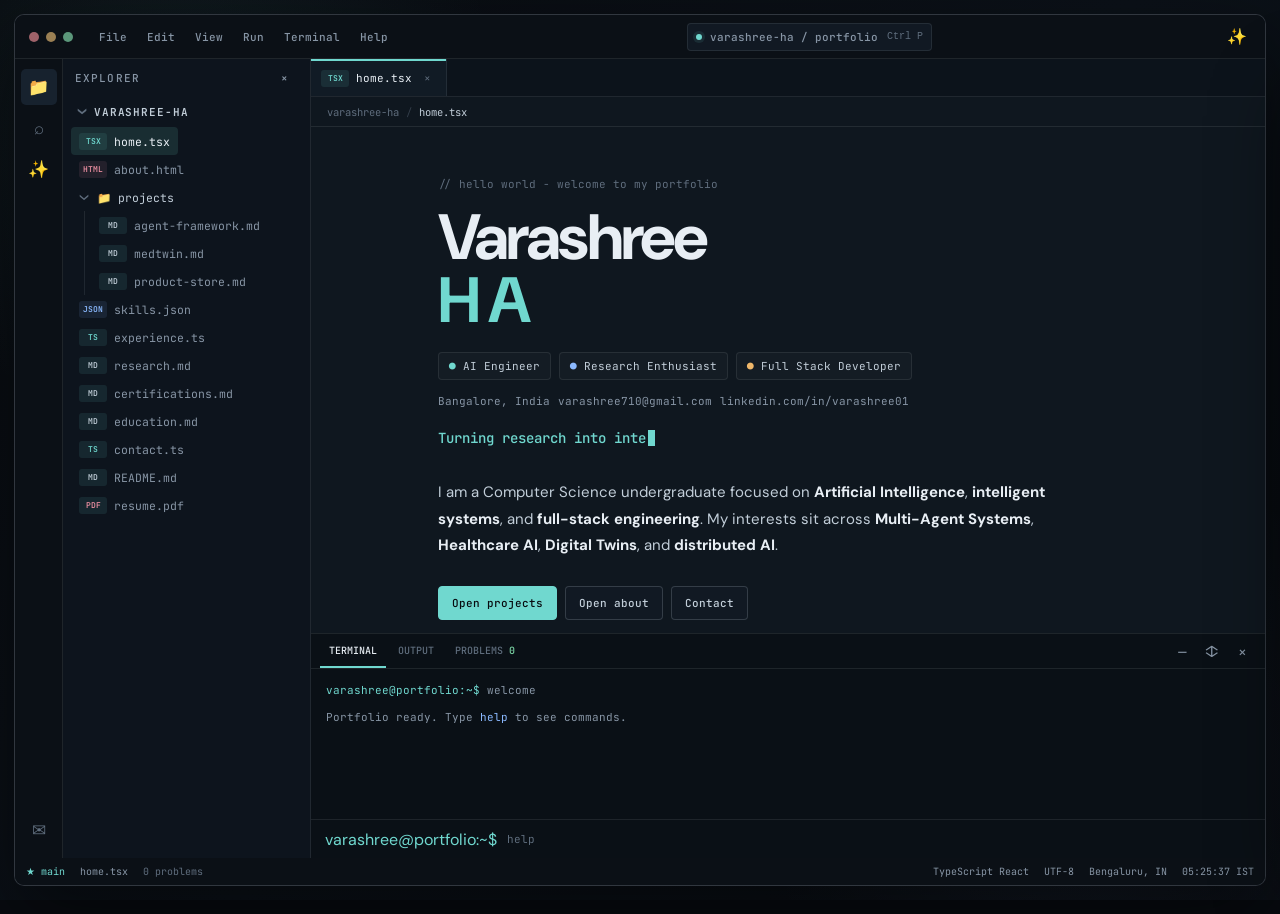
==== commit b4f72e64: "feat: build interactive portfolio workspace" ====
--- a/index.html
+++ b/index.html
@@ -1,88 +1,82 @@
-﻿<!DOCTYPE html>
+<!DOCTYPE html>
 <html lang="en">
 <head>
-  <meta charset="UTF-8" />
-  <meta name="viewport" content="width=device-width, initial-scale=1.0" />
-  <meta name="description" content="Varashree H A — AI Engineer, Research Enthusiast and Full Stack Developer." />
-  <title>Varashree H A — Workspace</title>
-  <link rel="preconnect" href="https://fonts.googleapis.com" />
-  <link rel="preconnect" href="https://fonts.gstatic.com" crossorigin />
-  <link href="https://fonts.googleapis.com/css2?family=Inter:wght@400;500;600;700;800&family=JetBrains+Mono:wght@400;500;600;700&display=swap" rel="stylesheet" />
-  <link rel="stylesheet" href="style.css" />
+  <meta charset="UTF-8">
+  <meta name="viewport" content="width=device-width, initial-scale=1.0">
+  <meta name="description" content="Varashree H A — AI Engineer, Research Enthusiast and Full Stack Developer.">
+  <title>Varashree H A | Workspace</title>
+  <link rel="preconnect" href="https://fonts.googleapis.com">
+  <link rel="preconnect" href="https://fonts.gstatic.com" crossorigin>
+  <link href="https://fonts.googleapis.com/css2?family=DM+Sans:wght@400;500;600;700&family=JetBrains+Mono:wght@400;500;600&display=swap" rel="stylesheet">
+  <link rel="stylesheet" href="style.css">
 </head>
 <body>
-  <div class="stars" aria-hidden="true"></div>
-  <div class="window">
-    <header class="topbar">
-      <div class="traffic">
-        <span class="dot red"></span>
-        <span class="dot amber"></span>
-        <span class="dot green"></span>
-      </div>
-      <div class="menu">
-        <span>File</span>
-        <span>Edit</span>
-        <span>View</span>
-        <span>Run</span>
-        <span>Terminal</span>
-      </div>
-      <button class="search" id="searchBtn" aria-label="Open command palette">
-        <span>varashree-ha / portfolio</span>
-        <kbd>Ctrl K</kbd>
-      </button>
+  <div class="atmosphere" aria-hidden="true"></div>
+  <div class="app-shell" id="appShell">
+    <header class="titlebar">
+      <div class="traffic" aria-hidden="true"><span class="traffic-dot red"></span><span class="traffic-dot amber"></span><span class="traffic-dot green"></span></div>
+      <button class="mobile-menu icon-button" id="mobileExplorer" aria-label="Open explorer" title="Open explorer">&#9776;</button>
+      <nav class="menu-bar" aria-label="Application menu">
+        <button data-menu="file" aria-haspopup="true" aria-expanded="false">File</button><button data-menu="edit" aria-haspopup="true" aria-expanded="false">Edit</button><button data-menu="view" aria-haspopup="true" aria-expanded="false">View</button><button data-menu="run" aria-haspopup="true" aria-expanded="false">Run</button><button data-menu="terminal" aria-haspopup="true" aria-expanded="false">Terminal</button><button data-menu="help" aria-haspopup="true" aria-expanded="false">Help</button>
+      </nav>
+      <button class="workspace-title" id="quickOpenButton" aria-label="Open Quick Open"><span class="live-dot"></span><span>varashree-ha / portfolio</span><kbd>Ctrl P</kbd></button>
+      <button class="assistant-trigger icon-button" id="assistantButton" aria-label="Open Varashree AI assistant" title="Varashree AI (Ctrl Shift C)">&#10024;</button>
     </header>
 
-    <div class="workspace">
-      <aside class="sidebar" id="sidebar">
-        <div class="side-title">Explorer</div>
-        <ul id="tree"></ul>
+    <div class="app-body">
+      <aside class="activity-bar" aria-label="Activity bar">
+        <button class="activity-icon active" data-activity="explorer" aria-label="Explorer" title="Explorer"><span>&#128193;</span></button>
+        <button class="activity-icon" data-activity="search" aria-label="Search" title="Search (Ctrl P)"><span>&#8981;</span></button>
+        <button class="activity-icon" data-activity="assistant" aria-label="Varashree AI" title="Varashree AI (Ctrl Shift C)"><span>&#10024;</span></button>
+        <span class="activity-spacer"></span>
+        <button class="activity-icon" data-activity="contact" aria-label="Open contact" title="Open contact"><span>&#9993;</span></button>
       </aside>
 
-      <main class="main">
-        <div class="tabs" id="tabs"></div>
-        <div class="crumbs" id="crumbs"></div>
-        <article id="editor" class="editor"></article>
+      <aside class="explorer" id="explorer" aria-label="Explorer">
+        <div class="explorer-heading"><span>Explorer</span><button class="icon-button" id="closeExplorer" aria-label="Close explorer">&#215;</button></div>
+        <div class="workspace-label"><span class="chevron down">&#8250;</span><span>VARASHREE-HA</span></div>
+        <div class="tree" id="tree"></div>
+      </aside>
+
+      <main class="main-area">
+        <div class="tab-strip" id="tabs" role="tablist" aria-label="Open files"></div>
+        <div class="breadcrumb" id="breadcrumbs" aria-label="Breadcrumb"></div>
+        <section class="editor" id="editor" aria-live="polite"></section>
+        <section class="terminal-panel" id="terminalPanel" aria-label="Terminal">
+          <div class="panel-header">
+            <div class="panel-tabs"><button class="panel-tab active" data-panel="terminal">TERMINAL</button><button class="panel-tab" data-panel="output">OUTPUT</button><button class="panel-tab" data-panel="problems">PROBLEMS <span class="problem-count">0</span></button></div>
+            <div class="panel-actions"><button class="icon-button" data-panel-action="minimize" aria-label="Minimize terminal" title="Minimize">&#8211;</button><button class="icon-button" data-panel-action="expand" aria-label="Expand terminal" title="Expand">&#8597;</button><button class="icon-button" id="closeTerminal" aria-label="Close terminal" title="Close">&#215;</button></div>
+          </div>
+          <div class="panel-body" id="panelBody"></div>
+          <form class="terminal-input-row" id="terminalForm"><span class="terminal-prompt">varashree@portfolio:~$</span><input id="terminalInput" aria-label="Terminal command" autocomplete="off" spellcheck="false" placeholder="help"></form>
+        </section>
       </main>
     </div>
 
-    <div class="panel" id="panel">
-      <div class="panel-head">
-        <button class="panel-tab active" data-panel="terminal">Terminal</button>
-        <button class="panel-tab" data-panel="output">Output</button>
-        <button class="panel-action" data-panel-action="minimize" aria-label="Minimize terminal">—</button>
-        <button class="panel-action" data-panel-action="compact" aria-label="Shrink terminal">▢</button>
-        <button class="panel-action" data-panel-action="expand" aria-label="Expand terminal">⤢</button>
-        <button class="panel-close" id="closePanel" aria-label="Close terminal">×</button>
-      </div>
-      <div class="terminal" id="terminal"></div>
-      <div class="terminal-input-wrap">
-        <span class="prompt">varashree@portfolio:~$</span>
-        <input id="terminalInput" type="text" autocomplete="off" spellcheck="false" aria-label="Terminal command input" />
-      </div>
-    </div>
-
     <footer class="statusbar">
-      <div class="status-left">
-        <span>main</span>
-        <span id="statusFile">home.tsx</span>
-      </div>
-      <div class="status-right">
-        <span id="statusLang">TypeScript React</span>
-        <span id="statusClock">--:--</span>
-      </div>
+      <div class="status-group"><span class="branch">&#9733; main</span><span id="statusFile">home.tsx</span><span class="status-muted">0 problems</span></div>
+      <div class="status-group"><span id="statusLang">TypeScript React</span><span>UTF-8</span><span>Bengaluru, IN</span><span id="statusClock">--:--:--</span></div>
     </footer>
   </div>
 
-  <div class="palette hidden" id="palette">
-    <div class="palette-panel">
-      <div class="palette-search">
-        <span>⌕</span>
-        <input id="paletteInput" type="text" placeholder="Search files or commands" autocomplete="off" spellcheck="false" />
-      </div>
-      <div id="paletteList"></div>
-    </div>
+  <div class="menu-popover hidden" id="menuPopover" role="menu" aria-label="Workspace menu"></div>
+
+  <div class="overlay hidden" id="paletteOverlay">
+    <section class="palette" role="dialog" aria-modal="true" aria-label="Quick Open">
+      <div class="palette-heading"><span id="paletteTitle">Quick Open</span><kbd>ESC</kbd></div>
+      <div class="palette-input"><span>&#8981;</span><input id="paletteInput" autocomplete="off" spellcheck="false" placeholder="Search files..." aria-label="Search files and commands"></div>
+      <div class="palette-list" id="paletteList"></div>
+      <div class="palette-footer"><span>&#8593; &#8595; navigate</span><span>Enter open</span><span>Esc close</span></div>
+    </section>
   </div>
 
+  <aside class="assistant-panel" id="assistantPanel" aria-label="Varashree AI assistant" aria-hidden="true">
+    <div class="assistant-header"><div><strong>Varashree AI</strong><span>portfolio context only</span></div><button class="icon-button" id="closeAssistant" aria-label="Close assistant">&#215;</button></div>
+    <div class="assistant-messages" id="assistantMessages"><div class="assistant-message bot">Ask me about Varashree's projects, skills, research, experience, education, or contact details.</div></div>
+    <form class="assistant-form" id="assistantForm"><input id="assistantInput" aria-label="Ask Varashree AI" placeholder="Ask about the portfolio..." autocomplete="off"><button class="send-button" aria-label="Send question">&#8593;</button></form>
+  </aside>
+
+  <div class="toast" id="toast" role="status"></div>
   <script src="script.js"></script>
 </body>
 </html>
--- a/style.css
+++ b/style.css
@@ -1,486 +1,85 @@
-﻿:root {
-  --bg: #060b12;
-  --bg-2: #0d1320;
-  --panel: #0f1727;
-  --panel-2: #121d2e;
-  --line: rgba(255,255,255,.08);
-  --line-2: rgba(255,255,255,.12);
-  --text: #edf3ff;
-  --muted: #9aa7bc;
-  --soft: #cbd6ea;
-  --purple: #7c8dff;
-  --purple-2: #9aa9ff;
-  --cyan: #6fe3d9;
-  --amber: #f4bf75;
-  --red: #ef8596;
-  --green: #7bdbb0;
-  --shadow: 0 30px 80px rgba(0,0,0,.45);
+:root {
+  --ink: #080b10;
+  --surface: #0d1219;
+  --surface-2: #111923;
+  --surface-3: #17222e;
+  --surface-4: #1c2a38;
+  --line: rgba(224, 235, 245, .09);
+  --line-strong: rgba(224, 235, 245, .17);
+  --text: #e8eef4;
+  --soft: #c2ced9;
+  --muted: #8795a5;
+  --dim: #5f6d7d;
+  --cyan: #70d8cf;
+  --blue: #8bb9ff;
+  --amber: #efb76a;
+  --rose: #ec8fa2;
+  --green: #7bd5a5;
+  --danger: #e98993;
+  --mono: "JetBrains Mono", monospace;
+  --sans: "DM Sans", sans-serif;
+  --shadow: 0 30px 80px rgba(0, 0, 0, .48);
 }
 
 * { box-sizing: border-box; }
-html, body { margin: 0; height: 100%; }
-body {
-  font-family: Inter, system-ui, sans-serif;
-  background: var(--bg);
-  color: var(--text);
-  overflow: hidden;
-  letter-spacing: .01em;
-}
-html { overflow: hidden; }
-body::before {
-  content: "";
-  position: fixed;
-  inset: 0;
-  background: radial-gradient(circle at 15% 20%, rgba(124,141,255,.16), transparent 26%), radial-gradient(circle at 80% 80%, rgba(111,227,217,.12), transparent 20%);
-  pointer-events: none;
-}
-.stars {
-  position: fixed;
-  inset: 0;
-  background-image: radial-gradient(1px 1px at 12% 30%, rgba(255,255,255,.7) 0, transparent 100%), radial-gradient(1.4px 1.4px at 50% 15%, rgba(255,255,255,.55) 0, transparent 100%), radial-gradient(1px 1px at 82% 68%, rgba(255,255,255,.8) 0, transparent 100%), radial-gradient(1.2px 1.2px at 72% 42%, rgba(255,255,255,.6) 0, transparent 100%), radial-gradient(1px 1px at 28% 75%, rgba(255,255,255,.5) 0, transparent 100%);
-  opacity: .7;
-  pointer-events: none;
-}
+html, body { width: 100%; height: 100%; margin: 0; }
+body { overflow: hidden; background: var(--ink); color: var(--text); font-family: var(--sans); cursor: default; }
 button, input { font: inherit; }
-button { cursor: pointer; border: none; background: none; color: inherit; }
-input { border: none; outline: none; background: transparent; color: inherit; }
+button { border: 0; color: inherit; background: none; cursor: pointer; }
+input { border: 0; outline: 0; color: inherit; background: transparent; }
 a { color: inherit; text-decoration: none; }
+:focus-visible { outline: 2px solid var(--cyan); outline-offset: 2px; }
+::selection { color: var(--ink); background: var(--cyan); }
+::-webkit-scrollbar { width: 10px; height: 10px; }
+::-webkit-scrollbar-track { background: transparent; }
+::-webkit-scrollbar-thumb { background: var(--surface-4); border-radius: 4px; }
+::-webkit-scrollbar-thumb:hover { background: #2b3c4d; }
 
-.window {
-  position: relative;
-  z-index: 1;
-  width: min(1500px, calc(100vw - 28px));
-  height: calc(100vh - 28px);
-  margin: 14px auto;
-  border: 1px solid var(--line-2);
-  border-radius: 18px;
-  overflow: hidden;
-  background: rgba(9,15,25,.92);
-  box-shadow: var(--shadow);
-  backdrop-filter: blur(8px);
-}
-.topbar {
-  height: 46px;
-  display: flex;
-  align-items: center;
-  gap: 18px;
-  padding: 0 18px;
-  border-bottom: 1px solid var(--line);
-  background: #0b1120;
-}
-.traffic { display: flex; gap: 8px; }
-.dot { width: 11px; height: 11px; border-radius: 999px; display: inline-block; }
-.dot.red { background: #ff6f72; }
-.dot.amber { background: #f6c562; }
-.dot.green { background: #72d99d; }
-.menu {
-  display: flex;
-  gap: 20px;
-  color: var(--muted);
-  font: 500 12px/1 "JetBrains Mono", monospace;
-}
-.menu span { opacity: .8; }
-.search {
-  margin-left: auto;
-  display: flex;
-  align-items: center;
-  gap: 10px;
-  height: 30px;
-  padding: 0 12px;
-  border: 1px solid var(--line);
-  border-radius: 8px;
-  background: #0f1727;
-  color: var(--muted);
-  font: 500 12px/1 "JetBrains Mono", monospace;
-}
-.search kbd {
-  padding: 2px 6px;
-  border: 1px solid var(--line);
-  border-radius: 6px;
-  color: var(--soft);
-  background: rgba(255,255,255,.02);
-}
-
-.workspace {
-  display: grid;
-  grid-template-columns: 220px 1fr;
-  height: calc(100% - 110px);
-  min-height: 0;
-}
-.sidebar { background: #0d1521; border-right: 1px solid var(--line); }
-.side-title {
-  height: 34px;
-  display: flex;
-  align-items: center;
-  padding: 0 14px;
-  color: var(--muted);
-  font: 600 11px/1 "JetBrains Mono", monospace;
-  letter-spacing: .12em;
-  text-transform: uppercase;
-}
-#tree { list-style: none; margin: 0; padding: 8px 10px 20px; }
-.tree-item {
-  padding: 5px 8px;
-  border-radius: 8px;
-  display: flex;
-  align-items: center;
-  gap: 8px;
-  color: var(--muted);
-  font: 500 12px/1 "JetBrains Mono", monospace;
-  cursor: pointer;
-  transition: .18s ease;
-}
-.tree-item:hover { background: #131d2d; color: var(--soft); }
-.tree-item.active { background: rgba(124,141,255,.14); color: var(--text); }
-.file-icon {
-  width: 14px;
-  height: 14px;
-  border-radius: 4px;
-  display: inline-flex;
-  align-items: center;
-  justify-content: center;
-  background: rgba(124,141,255,.16);
-  color: var(--purple-2);
-  font-size: 8px;
-  font-weight: 700;
-}
-
-.main {
-  display: flex;
-  flex-direction: column;
-  min-width: 0;
-  min-height: 0;
-  height: 100%;
-  background: #0e1727;
-}
-.tabs {
-  display: flex;
-  align-items: flex-end;
-  overflow-x: auto;
-  height: 42px;
-  border-bottom: 1px solid var(--line);
-  background: #0d1521;
-}
-.tab {
-  padding: 0 12px;
-  height: 42px;
-  border-right: 1px solid var(--line);
-  display: flex;
-  align-items: center;
-  gap: 8px;
-  color: var(--muted);
-  font: 500 12px/1 "JetBrains Mono", monospace;
-  white-space: nowrap;
-  position: relative;
-}
-.tab.active { background: #101b2a; color: var(--text); }
-.tab.active::before {
-  content: "";
-  position: absolute;
-  top: 0;
-  left: 0;
-  right: 0;
-  height: 2px;
-  background: var(--purple);
-}
-.tab .close { margin-left: 6px; opacity: .6; }
-.tab.active .close { opacity: 1; }
-.crumbs {
-  height: 32px;
-  border-bottom: 1px solid var(--line);
-  display: flex;
-  align-items: center;
-  gap: 8px;
-  padding: 0 16px;
-  color: var(--muted);
-  font: 500 11px/1 "JetBrains Mono", monospace;
-  overflow: hidden;
-}
-.crumbs .slash { opacity: .4; }
-.crumbs .current { color: var(--soft); }
-.editor {
-  flex: 1 1 auto;
-  min-height: 0;
-  padding: 34px 28px 42px;
-  overflow: auto;
-  scrollbar-width: thin;
-}
-.content { max-width: 760px; margin: 0 auto; }
-.eyebrow { color: var(--muted); font: 600 12px/1 "JetBrains Mono", monospace; margin-bottom: 20px; }
-h1, h2, h3, p { margin: 0; }
-.h1 {
-  font-size: clamp(2.4rem, 4vw, 4rem);
-  line-height: 1.05;
-  letter-spacing: -.06em;
-  margin-bottom: 22px;
-}
-.h1 span { color: var(--purple-2); }
-.role-row, .meta, .cta, .stats, .quick-grid, .skills, .interest-list, .contact-list, .project-grid { display: flex; flex-wrap: wrap; gap: 10px; }
-.pill {
-  display: inline-flex;
-  align-items: center;
-  gap: 8px;
-  padding: 8px 12px;
-  border: 1px solid var(--line);
-  border-radius: 999px;
-  background: rgba(255,255,255,.02);
-  color: var(--soft);
-  font: 500 12px/1 "JetBrains Mono", monospace;
-}
-.dot-mini { width: 8px; height: 8px; border-radius: 99px; display: inline-block; }
-.meta { margin: 16px 0 18px; color: var(--muted); font: 500 13px/1 "JetBrains Mono", monospace; }
-.meta span { display: inline-flex; align-items: center; gap: 8px; }
-.capsule {
-  display: inline-block;
-  padding: 10px 14px;
-  border-radius: 10px;
-  border: 1px solid var(--line);
-  background: #101b2a;
-  color: var(--soft);
-  font: 600 13px/1 "JetBrains Mono", monospace;
-  cursor: pointer;
-  transition: .18s;
-}
-.capsule.primary { background: linear-gradient(135deg, var(--purple), #5a68d6); border-color: transparent; color: #fff; }
-.capsule:hover { transform: translateY(-1px); }
-.content p { color: var(--soft); font-size: 1.02rem; line-height: 1.7; max-width: 68ch; margin: 18px 0; }
-.strong { color: var(--text); }
-.stats { margin: 26px 0; }
-.stat {
-  min-width: 110px;
-  padding: 16px;
-  border: 1px solid var(--line);
-  border-radius: 12px;
-  background: rgba(255,255,255,.012);
-}
-.stat strong { display: block; font-size: 1.5rem; color: var(--purple-2); }
-.stat span {
-  display: block;
-  margin-top: 6px;
-  color: var(--muted);
-  font: 500 12px/1 "JetBrains Mono", monospace;
-}
-.quick-grid, .project-grid, .contact-list, .interest-list, .skills {
-  display: grid;
-  grid-template-columns: repeat(auto-fit, minmax(180px, 1fr));
-  gap: 14px;
-  margin-top: 22px;
-}
-.quick-card, .project, .contact-card, .interest, .skill {
-  padding: 16px;
-  border: 1px solid var(--line);
-  border-radius: 12px;
-  background: #101a2a;
-}
-.quick-card h3, .project h3, .interest h3 { font-size: 1rem; margin: 0 0 8px; }
-.quick-card p, .project p, .interest p, .skill p { margin: 0; color: var(--muted); font-size: .95rem; line-height: 1.6; }
-.tag {
-  display: inline-block;
-  padding: 4px 7px;
-  border-radius: 999px;
-  background: rgba(124,141,255,.12);
-  color: var(--purple-2);
-  font: 600 10px/1 "JetBrains Mono", monospace;
-  margin-bottom: 10px;
-}
-#typing {
-  margin-top: 18px;
-  color: var(--cyan);
-  font: 600 18px/1.6 "JetBrains Mono", monospace;
-  min-height: 30px;
-}
-.cursor { display: inline-block; width: 9px; height: 1.1em; background: var(--cyan); vertical-align: -2px; animation: blink 1s steps(1) infinite; margin-left: 3px; }
-@keyframes blink { 50% { opacity: 0; } }
-.section { margin-top: 30px; }
-.section h2 { font-size: 1.8rem; margin-bottom: 12px; }
-.skill-row { margin-top: 10px; }
-.skill-head {
-  display: flex;
-  justify-content: space-between;
-  margin-bottom: 6px;
-  color: var(--muted);
-  font: 500 12px/1 "JetBrains Mono", monospace;
-}
-.bar { height: 9px; border-radius: 999px; background: #182434; overflow: hidden; }
-.bar > span {
-  display: block;
-  height: 100%;
-  border-radius: inherit;
-  background: linear-gradient(90deg, var(--purple), var(--cyan));
-  width: 0;
-  transition: width .7s ease;
-}
-.contact-card {
-  display: flex;
-  align-items: center;
-  gap: 12px;
-  padding: 12px 14px;
-}
-.contact-card .icon {
-  width: 34px;
-  height: 34px;
-  border-radius: 10px;
-  background: rgba(124,141,255,.12);
-  display: flex;
-  align-items: center;
-  justify-content: center;
-  color: var(--purple-2);
-  font-size: 1.1rem;
-}
-.contact-card .label {
-  display: block;
-  color: var(--muted);
-  font: 600 10px/1 "JetBrains Mono", monospace;
-  letter-spacing: .12em;
-  text-transform: uppercase;
-}
-.contact-card .value { display: block; margin-top: 6px; color: var(--soft); }
-.panel {
-  position: absolute;
-  right: 14px;
-  bottom: 52px;
-  width: min(760px, calc(100% - 24px));
-  height: 260px;
-  border: 1px solid var(--line-2);
-  border-radius: 12px;
-  background: #0e1727;
-  box-shadow: var(--shadow);
-  display: flex;
-  flex-direction: column;
-  overflow: hidden;
-  transition: width .22s ease, height .22s ease, transform .22s ease;
-}
-.panel.hidden { display: none; }
-.panel.minimized { height: 38px; }
-.panel.minimized .terminal,
-.panel.minimized .terminal-input-wrap { display: none; }
-.panel.compact { width: min(520px, calc(100% - 24px)); height: 200px; }
-.panel.expanded { width: min(880px, calc(100% - 24px)); height: 340px; }
-.panel-head {
-  height: 36px;
-  border-bottom: 1px solid var(--line);
-  display: flex;
-  align-items: center;
-  padding: 0 12px;
-  gap: 8px;
-  background: #101a2a;
-}
-.panel-tab {
-  padding: 8px 10px;
-  border-radius: 8px;
-  color: var(--muted);
-  font: 500 12px/1 "JetBrains Mono", monospace;
-}
-.panel-tab.active { background: rgba(124,141,255,.12); color: var(--soft); }
-.panel-action,
-.panel-close {
-  padding: 4px 8px;
-  border-radius: 6px;
-  color: var(--muted);
-  background: rgba(255,255,255,.02);
-  border: 1px solid transparent;
-}
-.panel-action:hover,
-.panel-close:hover { border-color: var(--line); color: var(--soft); }
-.panel-close { margin-left: auto; }
-.terminal {
-  flex: 1;
-  overflow: auto;
-  padding: 16px 18px;
-  color: #dbe6ff;
-  font: 500 13px/1.6 "JetBrains Mono", monospace;
-  background: #0b1220;
-}
-.term-line, .term-output { margin-bottom: 8px; }
-.prompt { color: var(--cyan); }
-.prompt.soft { color: var(--purple-2); }
-.command { color: var(--text); }
-.ok { color: var(--green); }
-.warn { color: var(--amber); }
-.bad { color: var(--red); }
-.terminal-input-wrap {
-  height: 42px;
-  border-top: 1px solid var(--line);
-  display: flex;
-  align-items: center;
-  gap: 8px;
-  padding: 0 12px;
-  background: #0d1521;
-}
-.terminal-input-wrap input { flex: 1; font: 500 13px/1 "JetBrains Mono", monospace; color: var(--text); }
-.statusbar {
-  height: 36px;
-  border-top: 1px solid var(--line);
-  display: flex;
-  align-items: center;
-  justify-content: space-between;
-  padding: 0 14px;
-  background: #0b1120;
-  color: var(--muted);
-  font: 500 11px/1 "JetBrains Mono", monospace;
-}
-.status-left, .status-right { display: flex; align-items: center; gap: 12px; }
-.status-left span:first-child { color: var(--soft); }
-
-.palette {
-  position: fixed;
-  inset: 0;
-  background: rgba(4,8,14,.45);
-  display: grid;
-  place-items: center;
-  z-index: 20;
-}
-.palette.hidden { display: none; }
-.palette-panel {
-  width: min(620px, calc(100vw - 36px));
-  border: 1px solid var(--line-2);
-  border-radius: 14px;
-  background: #0e1727;
-  box-shadow: var(--shadow);
-  overflow: hidden;
-}
-.palette-search {
-  display: flex;
-  align-items: center;
-  gap: 10px;
-  padding: 12px 14px;
-  border-bottom: 1px solid var(--line);
-  color: var(--muted);
-  font-size: 1.1rem;
-}
-.palette-search input { flex: 1; font: 500 14px/1.3 "JetBrains Mono", monospace; color: var(--text); }
-#paletteList { max-height: 320px; overflow: auto; padding: 8px; }
-.pal-item {
-  display: flex;
-  align-items: center;
-  gap: 10px;
-  padding: 10px 12px;
-  border-radius: 8px;
-  color: var(--soft);
-  font: 500 13px/1 "JetBrains Mono", monospace;
-  cursor: pointer;
-}
-.pal-item.active { background: rgba(124,141,255,.12); }
-.pal-item .key {
-  display: inline-flex;
-  align-items: center;
-  justify-content: center;
-  width: 24px;
-  height: 24px;
-  border-radius: 7px;
-  background: rgba(255,255,255,.06);
-  color: var(--purple-2);
-  font-size: 12px;
-}
-.pal-item .path { margin-left: auto; color: var(--muted); font-size: 11px; }
-
-@media (max-width: 900px) {
-  .workspace { grid-template-columns: 1fr; }
-  .sidebar { display: none; }
-  .window { height: calc(100vh - 18px); margin: 9px auto; width: calc(100vw - 18px); }
-  .panel { bottom: 44px; right: 8px; width: calc(100% - 16px); }
-  .search span { display: none; }
-}
-@media (prefers-reduced-motion: reduce) {
-  * { scroll-behavior: auto; transition: none !important; animation: none !important; }
-}
+.atmosphere { position: fixed; inset: 0; pointer-events: none; background: radial-gradient(circle at 14% 12%, rgba(112, 216, 207, .08), transparent 24%), radial-gradient(circle at 86% 88%, rgba(139, 185, 255, .07), transparent 25%), linear-gradient(135deg, #080b10, #0b1118 52%, #080b10); }
+.atmosphere::after { content: ""; position: absolute; inset: 0; opacity: .25; background-image: radial-gradient(rgba(255,255,255,.4) .7px, transparent .7px); background-size: 80px 80px; }
+.app-shell { position: relative; z-index: 1; display: flex; flex-direction: column; width: min(1580px, calc(100vw - 28px)); height: min(960px, calc(100vh - 28px)); margin: 14px auto; overflow: hidden; border: 1px solid var(--line-strong); border-radius: 10px; background: var(--surface); box-shadow: var(--shadow); }
+.titlebar { display: flex; align-items: center; gap: 18px; height: 44px; flex: 0 0 44px; padding: 0 14px; border-bottom: 1px solid var(--line); background: #0b1016; }
+.traffic { display: flex; gap: 7px; }
+.traffic-dot { width: 10px; height: 10px; border-radius: 50%; }
+.traffic-dot.red { background: #9f6269; }.traffic-dot.amber { background: #9b8054; }.traffic-dot.green { background: #5b977a; }
+.menu-bar { display: flex; gap: 4px; }
+.menu-bar button, .workspace-title { padding: 6px 8px; border-radius: 4px; color: var(--muted); font: 500 11px var(--mono); }
+.menu-bar button:hover, .workspace-title:hover { color: var(--text); background: var(--surface-3); }
+.workspace-title { display: flex; align-items: center; gap: 8px; min-width: 245px; margin: 0 auto; border: 1px solid var(--line); background: var(--surface-2); text-align: left; }
+.workspace-title kbd { margin-left: auto; color: var(--dim); font-size: 10px; }
+.live-dot { width: 6px; height: 6px; border-radius: 50%; background: var(--cyan); box-shadow: 0 0 0 3px rgba(112,216,207,.1); }
+.icon-button { display: inline-flex; align-items: center; justify-content: center; width: 28px; height: 28px; border-radius: 4px; color: var(--muted); }
+.icon-button:hover { color: var(--text); background: var(--surface-3); }
+.assistant-trigger { color: var(--cyan); }
+.mobile-menu { display: none; }
+.app-body { display: flex; flex: 1; min-height: 0; }
+.activity-bar { display: flex; flex-direction: column; align-items: center; gap: 5px; width: 48px; flex: 0 0 48px; padding: 10px 0; border-right: 1px solid var(--line); background: #0b1016; }
+.activity-icon { position: relative; width: 36px; height: 36px; border-radius: 5px; color: var(--dim); font-size: 17px; }
+.activity-icon:hover, .activity-icon.active { color: var(--text); background: var(--surface-3); }
+.activity-icon.active::before { content: ""; position: absolute; left: -12px; top: 7px; bottom: 7px; width: 2px; background: var(--cyan); }
+.activity-spacer { flex: 1; }
+.explorer { width: 248px; flex: 0 0 248px; overflow: hidden; border-right: 1px solid var(--line); background: #0d141d; transition: width .2s ease, flex-basis .2s ease; }
+.explorer.closed { width: 0; flex-basis: 0; border: 0; }
+.explorer-heading { display: flex; align-items: center; justify-content: space-between; height: 38px; padding: 0 12px; color: var(--muted); font: 500 11px var(--mono); letter-spacing: .1em; text-transform: uppercase; }
+.workspace-label { display: flex; align-items: center; gap: 5px; padding: 8px 14px; color: var(--soft); font: 600 11px var(--mono); letter-spacing: .08em; }
+.chevron { color: var(--dim); font-size: 18px; line-height: 0; transform: rotate(0); }.chevron.down { transform: rotate(90deg); }
+.tree { padding: 0 8px 18px; overflow-y: auto; }
+.tree-folder > .folder-row { color: var(--soft); }.tree-folder.closed > .folder-row .chevron { transform: rotate(0); }.tree-folder.closed > .folder-children { display: none; }
+.folder-row, .tree-file { display: flex; align-items: center; gap: 7px; min-height: 28px; padding: 4px 8px; border-radius: 4px; color: var(--muted); font: 400 11.5px var(--mono); user-select: none; }
+.folder-row { cursor: pointer; }.tree-file { cursor: pointer; }.tree-file:hover, .folder-row:hover { color: var(--text); background: var(--surface-3); }.tree-file.active { color: var(--text); background: rgba(112,216,207,.12); }
+.folder-children { margin-left: 13px; padding-left: 6px; border-left: 1px solid var(--line); }
+.file-badge { display: inline-flex; align-items: center; justify-content: center; width: 28px; height: 17px; flex: 0 0 28px; border-radius: 3px; color: var(--cyan); background: rgba(112,216,207,.1); font: 600 8px var(--mono); }.file-badge.html { color: var(--rose); background: rgba(236,143,162,.1); }.file-badge.js { color: var(--amber); background: rgba(239,183,106,.1); }.file-badge.json { color: var(--blue); background: rgba(139,185,255,.1); }.file-badge.md { color: var(--soft); }.file-badge.pdf { color: var(--rose); }
+.main-area { display: flex; flex: 1; flex-direction: column; min-width: 0; min-height: 0; background: #0f171f; }
+.tab-strip { display: flex; flex: 0 0 38px; overflow-x: auto; border-bottom: 1px solid var(--line); background: #0c131b; scrollbar-width: thin; }
+.tab { position: relative; display: flex; align-items: center; gap: 7px; min-width: 132px; height: 38px; padding: 0 10px; border-right: 1px solid var(--line); color: var(--muted); font: 400 11px var(--mono); white-space: nowrap; cursor: pointer; }.tab:hover { color: var(--soft); background: rgba(255,255,255,.025); }.tab.active { color: var(--text); background: #111b25; }.tab.active::before { content: ""; position: absolute; top: 0; left: 0; right: 0; height: 2px; background: var(--cyan); }.tab-close { margin-left: auto; padding: 2px 5px; border-radius: 3px; color: var(--dim); }.tab-close:hover { color: var(--text); background: var(--surface-4); }
+.breadcrumb { display: flex; align-items: center; gap: 7px; height: 30px; flex: 0 0 30px; padding: 0 16px; overflow: hidden; border-bottom: 1px solid var(--line); color: var(--dim); font: 400 10.5px var(--mono); white-space: nowrap; }.breadcrumb .current { color: var(--soft); }.breadcrumb .slash { opacity: .45; }
+.editor { position: relative; flex: 1; min-height: 0; overflow: auto; padding: 0 0 48px; }.editor-source { min-width: 640px; max-width: 920px; margin: 0 auto; padding: 38px 30px 70px 0; font: 400 12.5px/1.75 var(--mono); }.source-line { display: flex; min-height: 22px; cursor: text; }.source-line:hover { background: rgba(112,216,207,.035); }.source-line.active-line { background: rgba(112,216,207,.065); }.line-number { width: 54px; flex: 0 0 54px; padding-right: 16px; color: #455362; text-align: right; user-select: none; }.line-code { position: relative; flex: 1; padding-left: 13px; color: var(--soft); white-space: pre-wrap; word-break: break-word; }.line-code::before { content: ""; position: absolute; left: 0; top: 3px; bottom: 3px; width: 1px; background: transparent; }.source-line.active-line .line-code::before { background: var(--cyan); }.token-key { color: var(--cyan); }.token-string { color: var(--amber); }.token-comment { color: var(--dim); font-style: italic; }.token-tag { color: var(--blue); }.token-value { color: var(--rose); }.token-muted { color: var(--muted); }.caret { display: inline-block; width: 7px; height: 1.15em; margin-left: 2px; vertical-align: -3px; background: var(--cyan); animation: blink 1s steps(1) infinite; }.editor-tooltip { position: absolute; z-index: 4; max-width: 270px; padding: 8px 10px; border: 1px solid var(--line-strong); border-radius: 4px; color: var(--soft); background: var(--surface-4); box-shadow: 0 12px 30px rgba(0,0,0,.35); font: 400 10px/1.5 var(--mono); pointer-events: none; }.editor-tooltip strong { color: var(--cyan); }@keyframes blink { 50% { opacity: 0; } }
+.preview { min-width: 0; max-width: 760px; margin: 0 auto; padding: 50px 30px 78px; }.preview h1, .preview h2, .preview h3, .preview p { margin: 0; }.preview h1 { font-size: clamp(2.4rem, 5vw, 4.5rem); line-height: .98; letter-spacing: -.045em; }.preview h1 span { color: var(--cyan); }.preview h2 { margin-bottom: 18px; font-size: 1.8rem; }.preview h3 { color: var(--text); font-size: 1rem; }.eyebrow { margin-bottom: 16px; color: var(--dim); font: 400 11px var(--mono); }.preview p { max-width: 66ch; margin: 17px 0; color: var(--soft); font-size: 15px; line-height: 1.75; }.strong { color: var(--text); }.role-row, .meta-row, .social-row, .cta-row, .chip-row { display: flex; flex-wrap: wrap; gap: 8px; }.role-row { margin: 20px 0 14px; }.role-pill, .chip { padding: 6px 10px; border: 1px solid var(--line); border-radius: 4px; color: var(--soft); background: rgba(255,255,255,.025); font: 400 11px var(--mono); }.role-pill::before { content: "●"; margin-right: 7px; color: var(--cyan); }.role-pill:nth-child(2)::before { color: var(--blue); }.role-pill:nth-child(3)::before { color: var(--amber); }.meta-row { color: var(--muted); font: 400 11px var(--mono); }.typing { min-height: 29px; margin: 21px 0; color: var(--cyan); font: 500 14px var(--mono); }.cta-row { margin: 28px 0; }.action-button { padding: 9px 13px; border: 1px solid var(--line-strong); border-radius: 4px; color: var(--soft); background: var(--surface-2); font: 500 11px var(--mono); }.action-button:hover { color: var(--text); border-color: var(--cyan); background: rgba(112,216,207,.08); }.action-button.primary { color: var(--ink); border-color: var(--cyan); background: var(--cyan); }.stats { display: grid; grid-template-columns: repeat(4, 1fr); gap: 1px; margin: 28px 0; border: 1px solid var(--line); background: var(--line); }.stat { padding: 15px 10px; background: var(--surface-2); text-align: center; }.stat strong { display: block; color: var(--cyan); font-size: 1.45rem; }.stat span { display: block; margin-top: 5px; color: var(--dim); font: 400 9px var(--mono); text-transform: uppercase; }.section { margin-top: 38px; }.section > h2 { font-size: 1.2rem; }.quick-grid, .project-grid, .interest-grid, .contact-grid { display: grid; grid-template-columns: repeat(2, 1fr); gap: 10px; }.quick-card, .project-card, .interest-card, .contact-card { display: block; padding: 15px; border: 1px solid var(--line); border-radius: 5px; background: var(--surface-2); cursor: pointer; }.quick-card:hover, .project-card:hover, .interest-card:hover, .contact-card:hover { border-color: rgba(112,216,207,.45); background: var(--surface-3); }.quick-card h3, .project-card h3, .interest-card h3 { margin: 7px 0; }.quick-card p, .project-card p, .interest-card p, .contact-card p { margin: 0; color: var(--muted); font-size: 12px; line-height: 1.55; }.tag { color: var(--amber); font: 500 9px var(--mono); letter-spacing: .08em; }.social-row { margin-top: 18px; }.social-link { padding: 6px 9px; border: 1px solid var(--line); border-radius: 4px; color: var(--muted); font: 400 11px var(--mono); }.social-link:hover { color: var(--text); border-color: var(--line-strong); background: var(--surface-3); }.skill-row { margin: 15px 0; }.skill-head { display: flex; justify-content: space-between; color: var(--soft); font: 400 11px var(--mono); }.bar { height: 4px; margin-top: 6px; overflow: hidden; background: var(--surface-4); }.bar span { display: block; height: 100%; background: var(--cyan); }.timeline { border-left: 1px solid var(--line-strong); }.timeline-item { position: relative; margin: 0 0 27px 20px; }.timeline-item::before { content: ""; position: absolute; top: 5px; left: -25px; width: 8px; height: 8px; border: 2px solid var(--cyan); border-radius: 50%; background: var(--surface); }.timeline-date { color: var(--dim); font: 400 11px var(--mono); }.timeline-role { margin-top: 5px; color: var(--cyan); font: 400 11px var(--mono); }.contact-grid { grid-template-columns: 1fr 1fr; }.contact-card { display: flex; gap: 10px; align-items: center; }.contact-card .icon { color: var(--cyan); font-size: 18px; }.contact-card .label { display: block; color: var(--dim); font: 400 9px var(--mono); text-transform: uppercase; }.contact-card .value { display: block; margin-top: 4px; color: var(--soft); font: 400 11px var(--mono); }
+.terminal-panel { display: flex; flex-direction: column; height: 225px; flex: 0 0 225px; border-top: 1px solid var(--line); background: #0a1016; transition: height .2s ease, flex-basis .2s ease; }.terminal-panel.hidden { display: none; }.terminal-panel.minimized { height: 37px; flex-basis: 37px; }.terminal-panel.minimized .panel-body, .terminal-panel.minimized .terminal-input-row { display: none; }.terminal-panel.expanded { height: min(48vh, 420px); flex-basis: min(48vh, 420px); }.panel-header { display: flex; align-items: center; justify-content: space-between; height: 35px; flex: 0 0 35px; padding: 0 9px; border-bottom: 1px solid var(--line); }.panel-tabs { display: flex; gap: 3px; height: 100%; }.panel-tab { padding: 0 9px; border-bottom: 2px solid transparent; color: var(--dim); font: 500 10px var(--mono); }.panel-tab:hover, .panel-tab.active { color: var(--text); }.panel-tab.active { border-color: var(--cyan); }.problem-count { color: var(--green); }.panel-actions { display: flex; gap: 2px; }.panel-body { flex: 1; min-height: 0; overflow: auto; padding: 12px 15px; color: var(--muted); font: 400 11px/1.7 var(--mono); }.term-line { margin-bottom: 8px; }.terminal-prompt { color: var(--cyan); }.terminal-command { color: var(--soft); }.terminal-output { color: var(--muted); }.terminal-output .key { color: var(--blue); }.terminal-output .good { color: var(--green); }.terminal-output .warn { color: var(--amber); }.terminal-output .bad { color: var(--danger); }.terminal-input-row { display: flex; align-items: center; gap: 8px; min-height: 39px; padding: 0 14px; border-top: 1px solid var(--line); }.terminal-input-row input { flex: 1; min-width: 0; color: var(--text); font: 400 11px var(--mono); }.terminal-input-row input::placeholder { color: var(--dim); }
+.statusbar { display: flex; align-items: center; justify-content: space-between; min-height: 27px; flex: 0 0 27px; padding: 0 11px; color: var(--muted); background: #0b1016; font: 400 10px var(--mono); }.status-group { display: flex; gap: 15px; align-items: center; }.branch { color: var(--cyan); }.status-muted { color: var(--dim); }
+.overlay { position: fixed; inset: 0; z-index: 20; display: flex; justify-content: center; padding-top: 13vh; background: rgba(4, 7, 10, .68); backdrop-filter: blur(5px); }.overlay.hidden { display: none; }.palette { width: min(640px, calc(100vw - 28px)); overflow: hidden; border: 1px solid var(--line-strong); border-radius: 6px; background: var(--surface-2); box-shadow: var(--shadow); }.palette-heading, .palette-footer { display: flex; justify-content: space-between; padding: 9px 13px; color: var(--dim); font: 400 10px var(--mono); }.palette-heading { color: var(--soft); border-bottom: 1px solid var(--line); }.palette-input { display: flex; align-items: center; gap: 9px; padding: 13px; border-bottom: 1px solid var(--line); color: var(--cyan); }.palette-input input { width: 100%; font: 400 13px var(--mono); }.palette-list { max-height: 380px; overflow: auto; padding: 6px; }.palette-item { display: flex; align-items: center; gap: 10px; padding: 9px; border-radius: 4px; color: var(--soft); font: 400 11px var(--mono); cursor: pointer; }.palette-item:hover, .palette-item.active { background: var(--surface-3); color: var(--text); }.palette-item .path { margin-left: auto; color: var(--dim); font-size: 10px; }.palette-footer { border-top: 1px solid var(--line); }
+.assistant-panel { position: fixed; z-index: 15; top: 59px; right: max(20px, calc((100vw - 1580px) / 2 + 10px)); bottom: 42px; display: flex; flex-direction: column; width: min(360px, calc(100vw - 28px)); border: 1px solid var(--line-strong); border-radius: 6px; background: var(--surface-2); box-shadow: var(--shadow); transform: translateX(calc(100% + 30px)); transition: transform .22s ease; }.assistant-panel.open { transform: translateX(0); }.assistant-header { display: flex; align-items: center; justify-content: space-between; padding: 13px 14px; border-bottom: 1px solid var(--line); }.assistant-header strong { display: block; color: var(--text); font: 600 13px var(--mono); }.assistant-header span { display: block; margin-top: 4px; color: var(--dim); font: 400 10px var(--mono); }.assistant-messages { flex: 1; overflow: auto; padding: 13px; }.assistant-message { max-width: 92%; margin-bottom: 10px; padding: 9px 10px; border-radius: 4px; color: var(--soft); font: 400 11px/1.55 var(--mono); }.assistant-message.bot { border: 1px solid var(--line); background: #0c141d; }.assistant-message.user { margin-left: auto; color: var(--ink); background: var(--cyan); }.assistant-form { display: flex; gap: 7px; padding: 9px; border-top: 1px solid var(--line); }.assistant-form input { flex: 1; min-width: 0; padding: 8px; border: 1px solid var(--line); border-radius: 3px; font: 400 11px var(--mono); }.send-button { width: 32px; border-radius: 3px; color: var(--ink); background: var(--cyan); }.toast { position: fixed; z-index: 30; right: 20px; bottom: 48px; padding: 9px 12px; border: 1px solid var(--line-strong); border-radius: 4px; color: var(--soft); background: var(--surface-3); font: 400 11px var(--mono); opacity: 0; transform: translateY(6px); transition: opacity .2s, transform .2s; pointer-events: none; }.toast.show { opacity: 1; transform: translateY(0); }
+.menu-popover { position: fixed; z-index: 25; min-width: 192px; padding: 5px; border: 1px solid var(--line-strong); border-radius: 5px; background: var(--surface-2); box-shadow: var(--shadow); }.menu-popover.hidden { display: none; }.menu-item { display: flex; align-items: center; justify-content: space-between; width: 100%; padding: 8px 9px; border-radius: 3px; color: var(--soft); font: 400 11px var(--mono); text-align: left; }.menu-item:hover { color: var(--text); background: var(--surface-3); }.menu-item kbd { color: var(--dim); font-size: 9px; }
+@media (max-width: 900px) { .app-shell { width: 100vw; height: 100vh; margin: 0; border-radius: 0; }.menu-bar { display: none; }.mobile-menu { display: inline-flex; }.workspace-title { min-width: 0; margin-left: 0; }.workspace-title span:nth-child(2) { overflow: hidden; text-overflow: ellipsis; white-space: nowrap; }.workspace-title kbd { display: none; }.activity-bar { display: none; }.explorer { position: fixed; z-index: 10; top: 44px; bottom: 27px; left: 0; width: min(290px, 82vw); flex-basis: auto; box-shadow: 18px 0 40px rgba(0,0,0,.38); }.explorer.closed { width: 0; }.editor-source { min-width: 560px; padding-top: 25px; }.preview { padding: 30px 19px 60px; }.terminal-panel { height: 190px; flex-basis: 190px; }.status-group { gap: 8px; }.status-group span:nth-child(3), .status-group span:nth-child(4) { display: none; }.assistant-panel { top: 44px; right: 0; bottom: 27px; width: min(380px, 100vw); border-radius: 0; }.quick-grid, .project-grid, .interest-grid, .contact-grid { grid-template-columns: 1fr; }.stats { grid-template-columns: repeat(2, 1fr); }.overlay { padding-top: 0; align-items: stretch; flex-direction: column; }.palette { display: flex; flex-direction: column; width: 100vw; height: 100vh; border: 0; border-radius: 0; }.palette-list { max-height: none; flex: 1; } }
+@media (max-width: 520px) { .traffic { display: none; }.titlebar { gap: 7px; }.tab { min-width: 118px; }.breadcrumb { padding-left: 10px; }.preview h1 { font-size: 3rem; }.statusbar { font-size: 9px; }.status-group:nth-child(2) span:nth-child(2), .status-group:nth-child(2) span:nth-child(3) { display: none; } }
+@media (prefers-reduced-motion: reduce) { *, *::before, *::after { animation: none !important; transition: none !important; } }
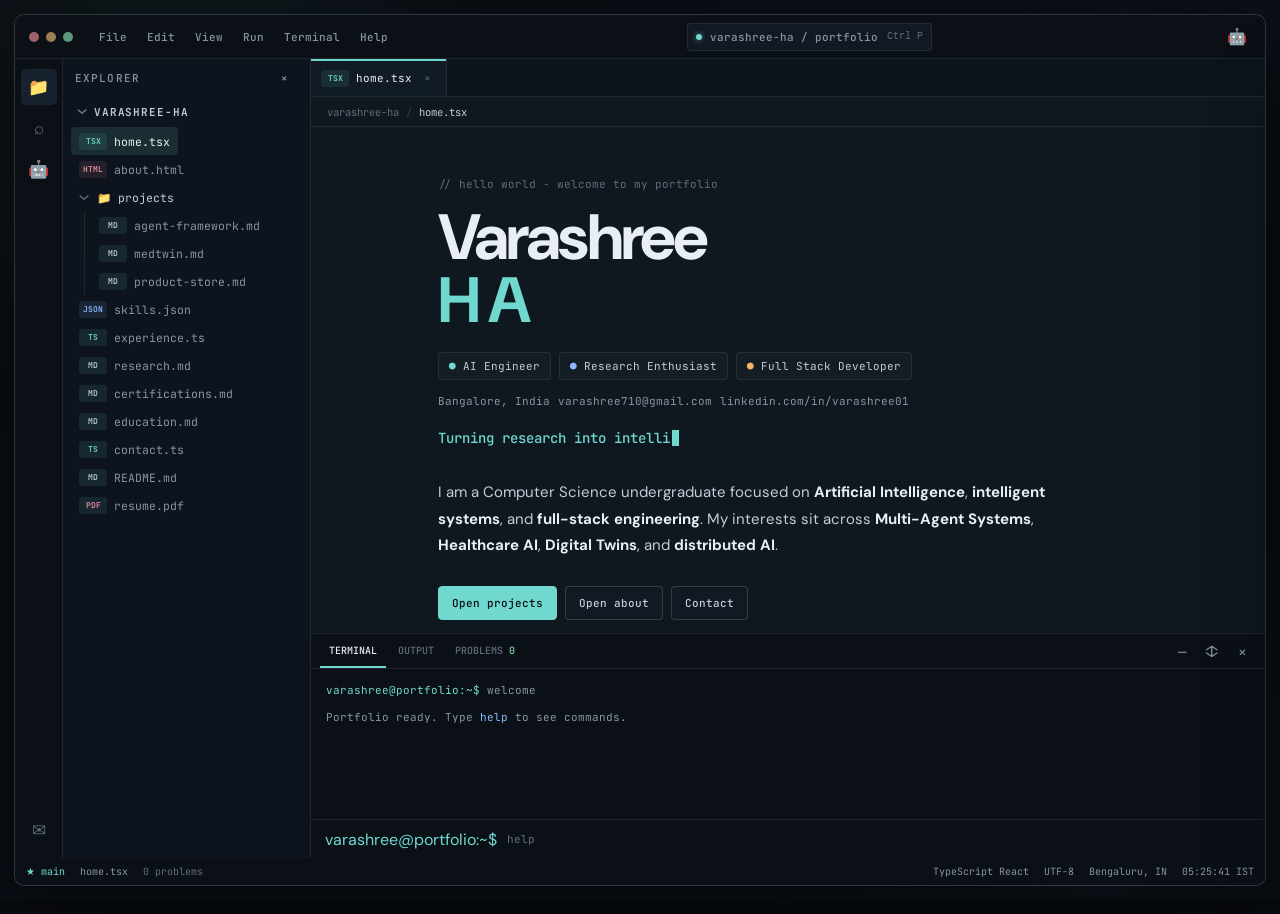
==== commit 09d43efa: "feat: refine workspace controls and resume download" ====
--- a/index.html
+++ b/index.html
@@ -20,14 +20,14 @@
         <button data-menu="file" aria-haspopup="true" aria-expanded="false">File</button><button data-menu="edit" aria-haspopup="true" aria-expanded="false">Edit</button><button data-menu="view" aria-haspopup="true" aria-expanded="false">View</button><button data-menu="run" aria-haspopup="true" aria-expanded="false">Run</button><button data-menu="terminal" aria-haspopup="true" aria-expanded="false">Terminal</button><button data-menu="help" aria-haspopup="true" aria-expanded="false">Help</button>
       </nav>
       <button class="workspace-title" id="quickOpenButton" aria-label="Open Quick Open"><span class="live-dot"></span><span>varashree-ha / portfolio</span><kbd>Ctrl P</kbd></button>
-      <button class="assistant-trigger icon-button" id="assistantButton" aria-label="Open Varashree AI assistant" title="Varashree AI (Ctrl Shift C)">&#10024;</button>
+      <button class="assistant-trigger icon-button" id="assistantButton" aria-label="Open Varaura AI assistant" title="Varaura AI (Ctrl Shift C)">&#129302;</button>
     </header>
 
     <div class="app-body">
       <aside class="activity-bar" aria-label="Activity bar">
         <button class="activity-icon active" data-activity="explorer" aria-label="Explorer" title="Explorer"><span>&#128193;</span></button>
         <button class="activity-icon" data-activity="search" aria-label="Search" title="Search (Ctrl P)"><span>&#8981;</span></button>
-        <button class="activity-icon" data-activity="assistant" aria-label="Varashree AI" title="Varashree AI (Ctrl Shift C)"><span>&#10024;</span></button>
+        <button class="activity-icon" data-activity="assistant" aria-label="Varaura AI" title="Varaura AI (Ctrl Shift C)"><span>&#129302;</span></button>
         <span class="activity-spacer"></span>
         <button class="activity-icon" data-activity="contact" aria-label="Open contact" title="Open contact"><span>&#9993;</span></button>
       </aside>
@@ -37,6 +37,7 @@
         <div class="workspace-label"><span class="chevron down">&#8250;</span><span>VARASHREE-HA</span></div>
         <div class="tree" id="tree"></div>
       </aside>
+      <button class="explorer-scrim hidden" id="explorerScrim" aria-label="Close explorer"></button>
 
       <main class="main-area">
         <div class="tab-strip" id="tabs" role="tablist" aria-label="Open files"></div>
@@ -70,10 +71,10 @@
     </section>
   </div>
 
-  <aside class="assistant-panel" id="assistantPanel" aria-label="Varashree AI assistant" aria-hidden="true">
-    <div class="assistant-header"><div><strong>Varashree AI</strong><span>portfolio context only</span></div><button class="icon-button" id="closeAssistant" aria-label="Close assistant">&#215;</button></div>
+  <aside class="assistant-panel" id="assistantPanel" aria-label="Varaura AI assistant" aria-hidden="true">
+    <div class="assistant-header"><div class="assistant-identity"><span class="bot-icon" aria-hidden="true">&#129302;</span><div><strong>Varaura AI</strong><span>portfolio context only</span></div></div><button class="icon-button" id="closeAssistant" aria-label="Close assistant">&#215;</button></div>
     <div class="assistant-messages" id="assistantMessages"><div class="assistant-message bot">Ask me about Varashree's projects, skills, research, experience, education, or contact details.</div></div>
-    <form class="assistant-form" id="assistantForm"><input id="assistantInput" aria-label="Ask Varashree AI" placeholder="Ask about the portfolio..." autocomplete="off"><button class="send-button" aria-label="Send question">&#8593;</button></form>
+    <form class="assistant-form" id="assistantForm"><input id="assistantInput" aria-label="Ask Varaura AI" placeholder="Ask about the portfolio..." autocomplete="off"><button class="send-button" aria-label="Send question">&#8593;</button></form>
   </aside>
 
   <div class="toast" id="toast" role="status"></div>
--- a/style.css
+++ b/style.css
@@ -26,8 +26,8 @@
 body { overflow: hidden; background: var(--ink); color: var(--text); font-family: var(--sans); cursor: default; }
 button, input { font: inherit; }
 button { border: 0; color: inherit; background: none; cursor: pointer; }
-input { border: 0; outline: 0; color: inherit; background: transparent; }
-a { color: inherit; text-decoration: none; }
+input { border: 0; outline: 0; color: inherit; background: transparent; cursor: text; }
+a { color: inherit; text-decoration: none; cursor: pointer; }
 :focus-visible { outline: 2px solid var(--cyan); outline-offset: 2px; }
 ::selection { color: var(--ink); background: var(--cyan); }
 ::-webkit-scrollbar { width: 10px; height: 10px; }
@@ -59,6 +59,7 @@
 .activity-icon.active::before { content: ""; position: absolute; left: -12px; top: 7px; bottom: 7px; width: 2px; background: var(--cyan); }
 .activity-spacer { flex: 1; }
 .explorer { width: 248px; flex: 0 0 248px; overflow: hidden; border-right: 1px solid var(--line); background: #0d141d; transition: width .2s ease, flex-basis .2s ease; }
+.explorer-scrim { display: none; }
 .explorer.closed { width: 0; flex-basis: 0; border: 0; }
 .explorer-heading { display: flex; align-items: center; justify-content: space-between; height: 38px; padding: 0 12px; color: var(--muted); font: 500 11px var(--mono); letter-spacing: .1em; text-transform: uppercase; }
 .workspace-label { display: flex; align-items: center; gap: 5px; padding: 8px 14px; color: var(--soft); font: 600 11px var(--mono); letter-spacing: .08em; }
@@ -83,3 +84,5 @@
 @media (max-width: 900px) { .app-shell { width: 100vw; height: 100vh; margin: 0; border-radius: 0; }.menu-bar { display: none; }.mobile-menu { display: inline-flex; }.workspace-title { min-width: 0; margin-left: 0; }.workspace-title span:nth-child(2) { overflow: hidden; text-overflow: ellipsis; white-space: nowrap; }.workspace-title kbd { display: none; }.activity-bar { display: none; }.explorer { position: fixed; z-index: 10; top: 44px; bottom: 27px; left: 0; width: min(290px, 82vw); flex-basis: auto; box-shadow: 18px 0 40px rgba(0,0,0,.38); }.explorer.closed { width: 0; }.editor-source { min-width: 560px; padding-top: 25px; }.preview { padding: 30px 19px 60px; }.terminal-panel { height: 190px; flex-basis: 190px; }.status-group { gap: 8px; }.status-group span:nth-child(3), .status-group span:nth-child(4) { display: none; }.assistant-panel { top: 44px; right: 0; bottom: 27px; width: min(380px, 100vw); border-radius: 0; }.quick-grid, .project-grid, .interest-grid, .contact-grid { grid-template-columns: 1fr; }.stats { grid-template-columns: repeat(2, 1fr); }.overlay { padding-top: 0; align-items: stretch; flex-direction: column; }.palette { display: flex; flex-direction: column; width: 100vw; height: 100vh; border: 0; border-radius: 0; }.palette-list { max-height: none; flex: 1; } }
 @media (max-width: 520px) { .traffic { display: none; }.titlebar { gap: 7px; }.tab { min-width: 118px; }.breadcrumb { padding-left: 10px; }.preview h1 { font-size: 3rem; }.statusbar { font-size: 9px; }.status-group:nth-child(2) span:nth-child(2), .status-group:nth-child(2) span:nth-child(3) { display: none; } }
 @media (prefers-reduced-motion: reduce) { *, *::before, *::after { animation: none !important; transition: none !important; } }
+.assistant-identity { display: flex; align-items: center; gap: 9px; }.bot-icon { display: inline-grid; place-items: center; width: 29px; height: 29px; border: 1px solid rgba(112,216,207,.35); border-radius: 5px; background: rgba(112,216,207,.09); font-size: 16px; }
+@media (max-width: 900px) { .explorer { z-index: 12; }.explorer-scrim { position: fixed; z-index: 11; inset: 44px 0 27px; display: block; background: rgba(0,0,0,.28); }.explorer-scrim.hidden { display: none; } }
